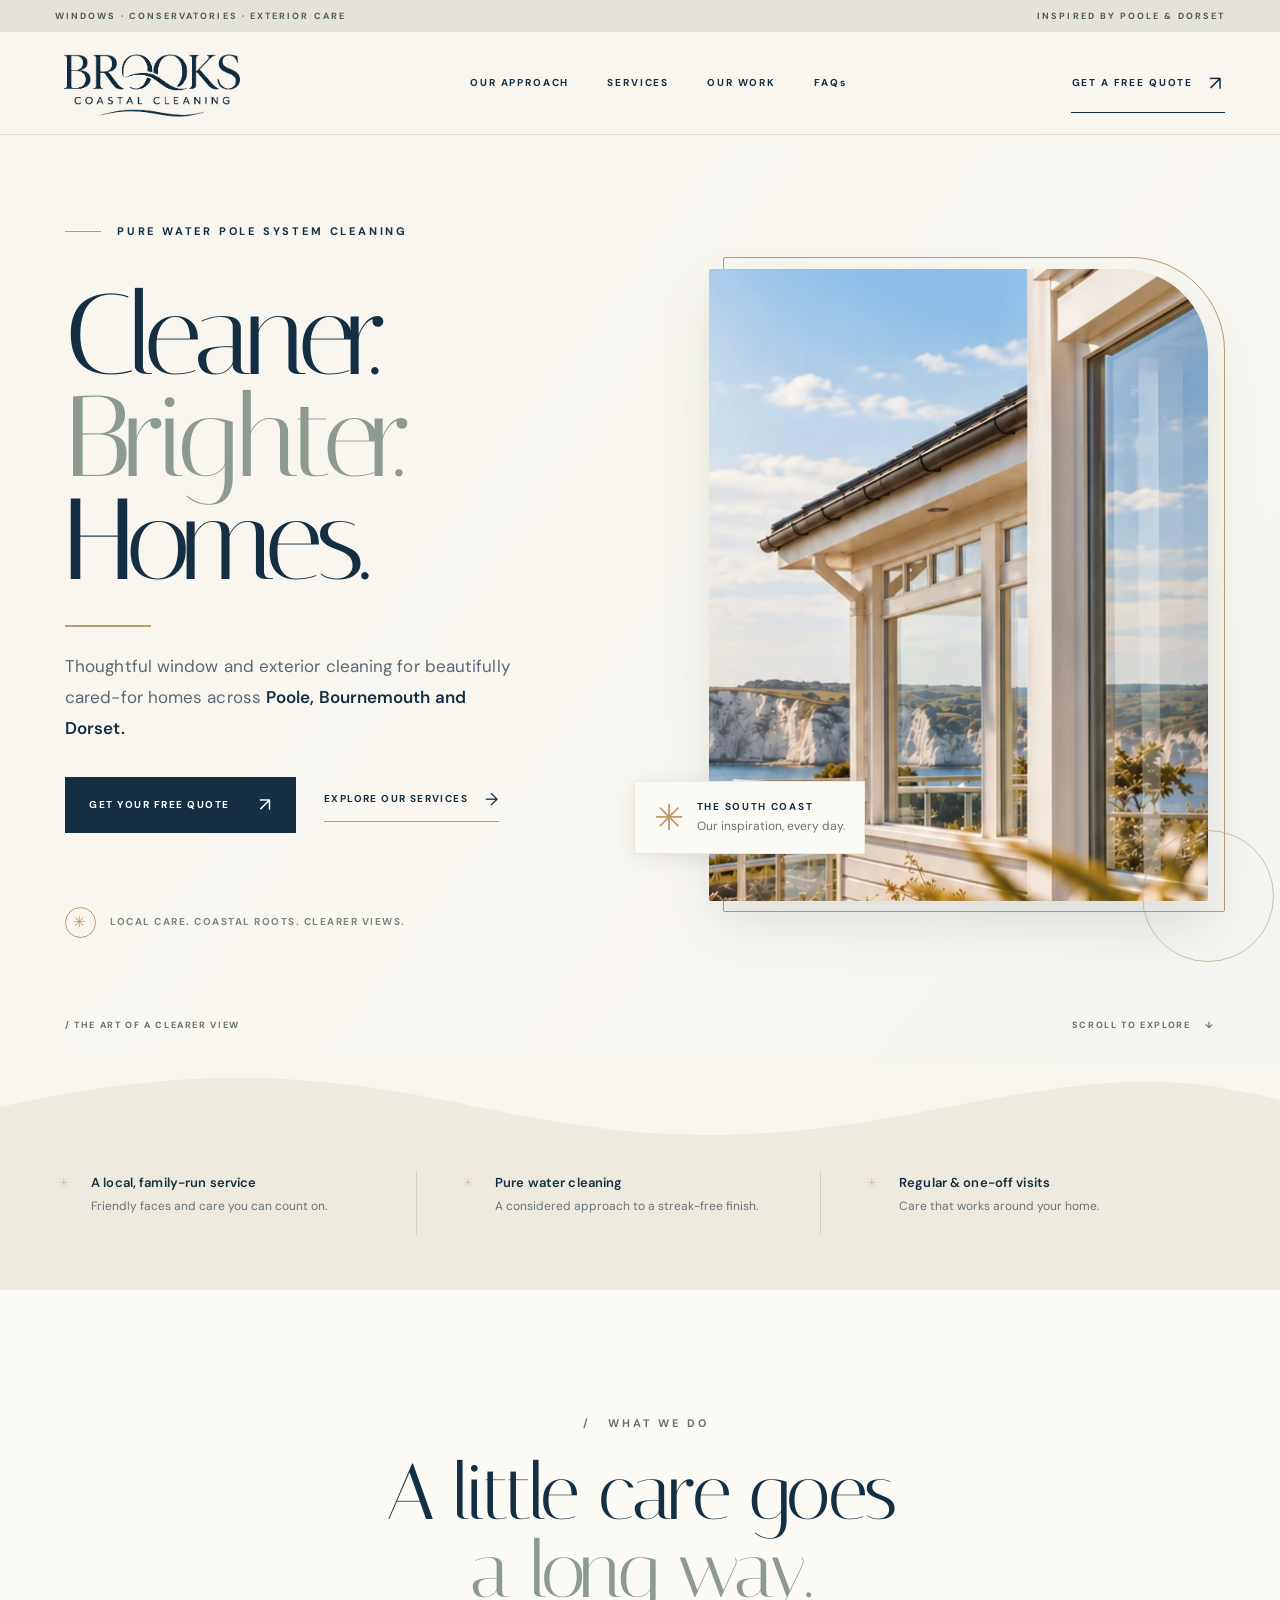
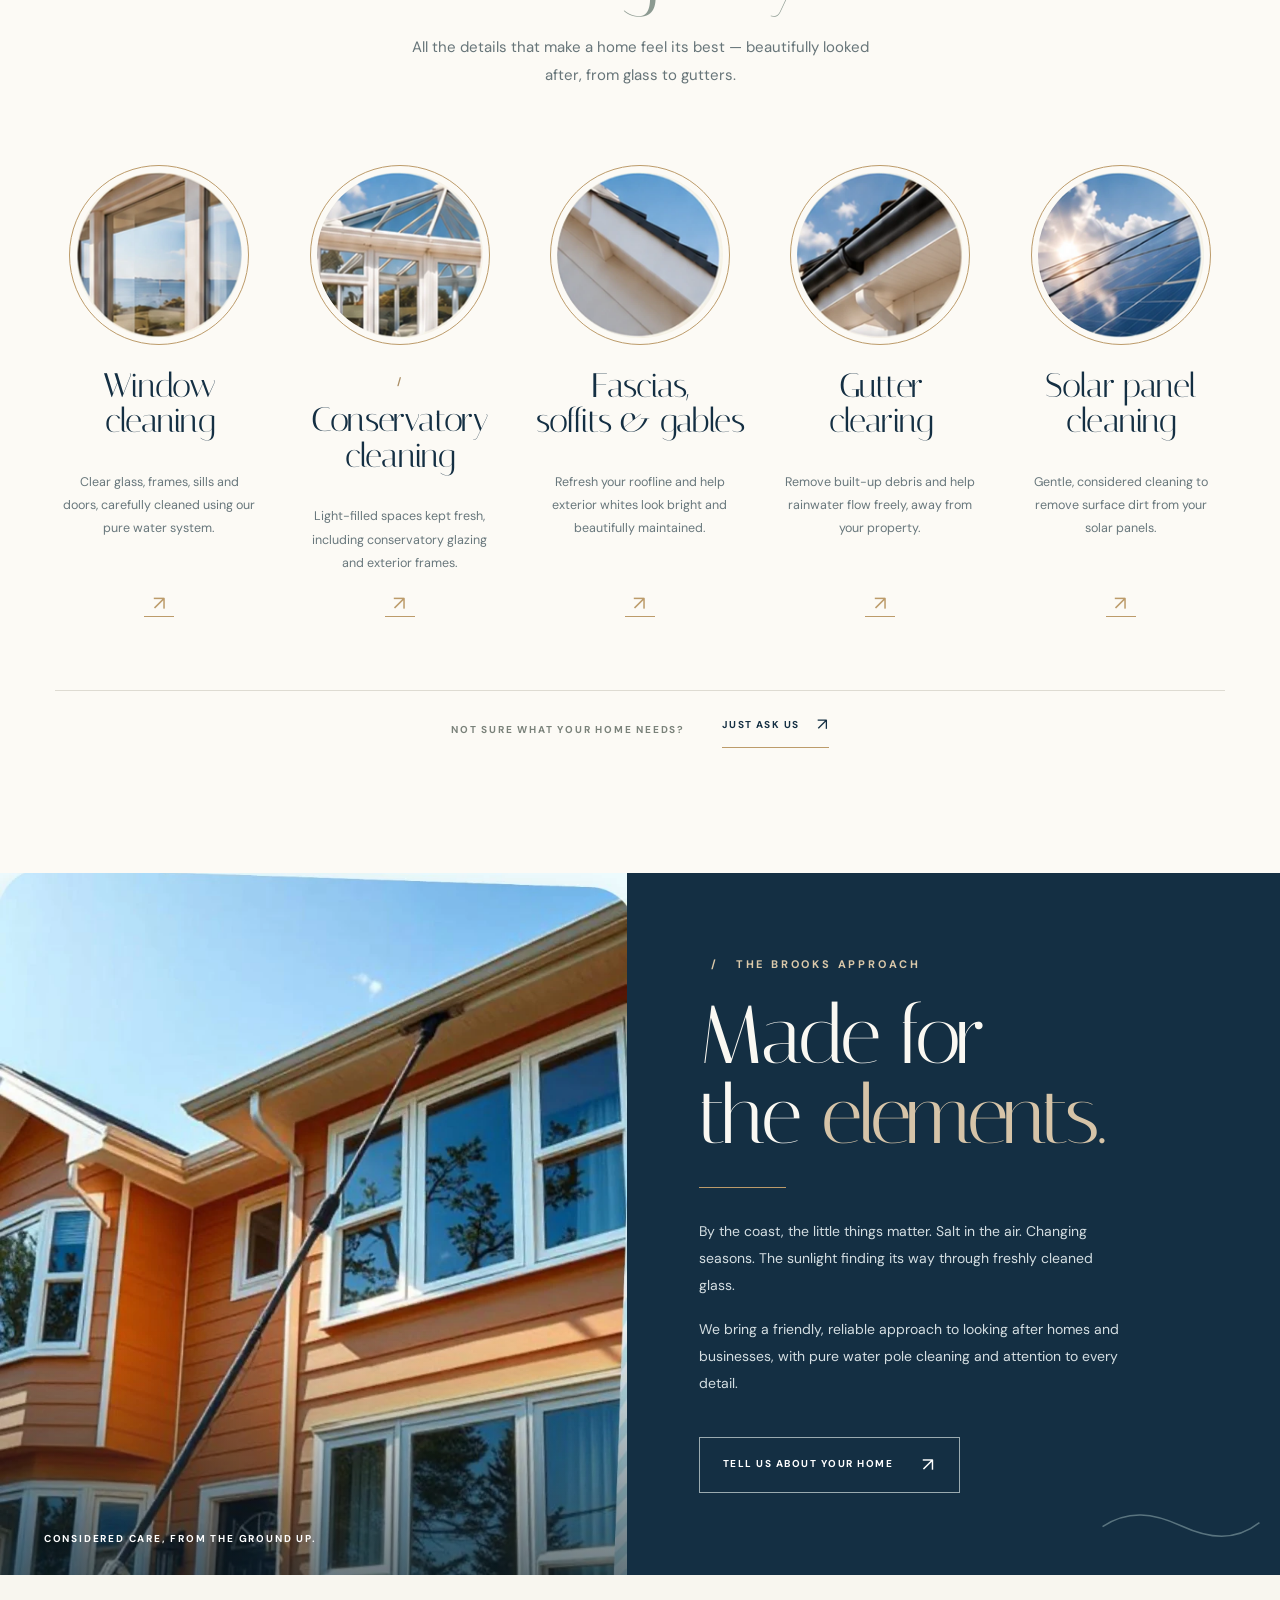
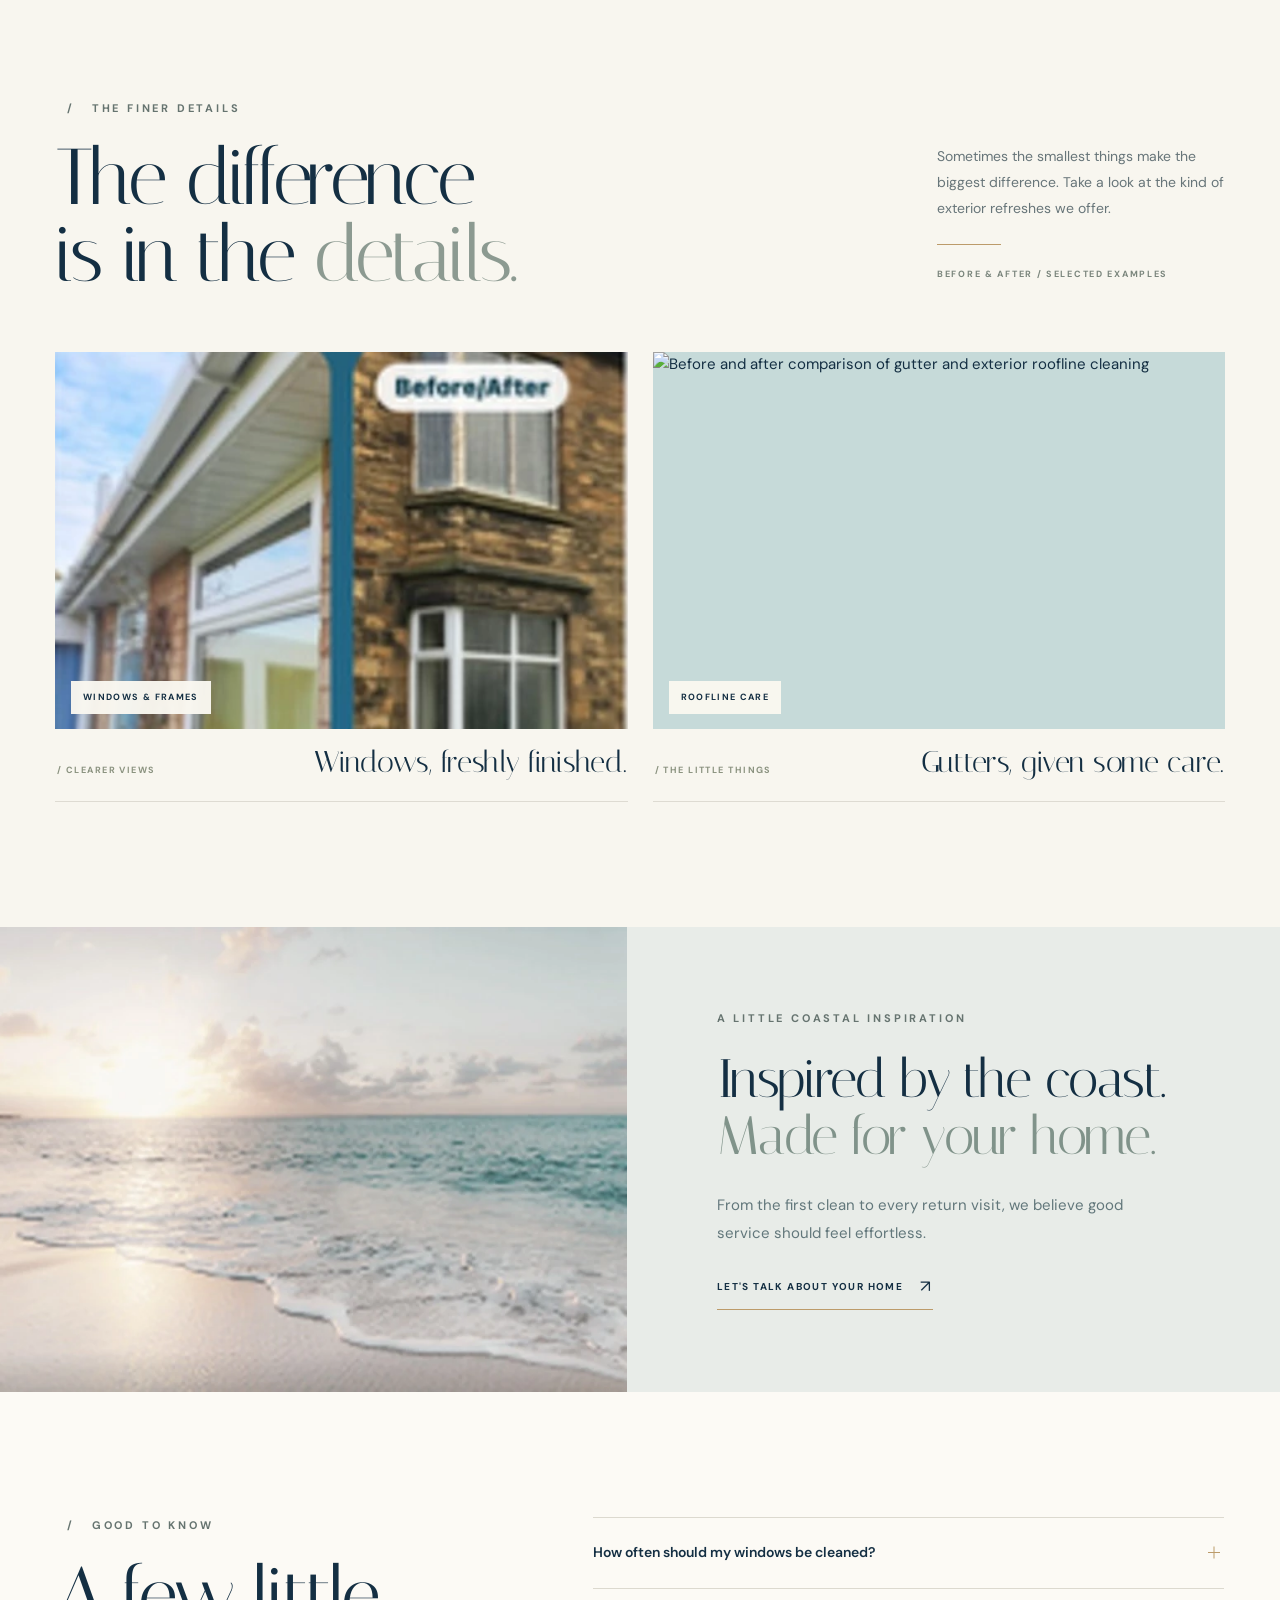
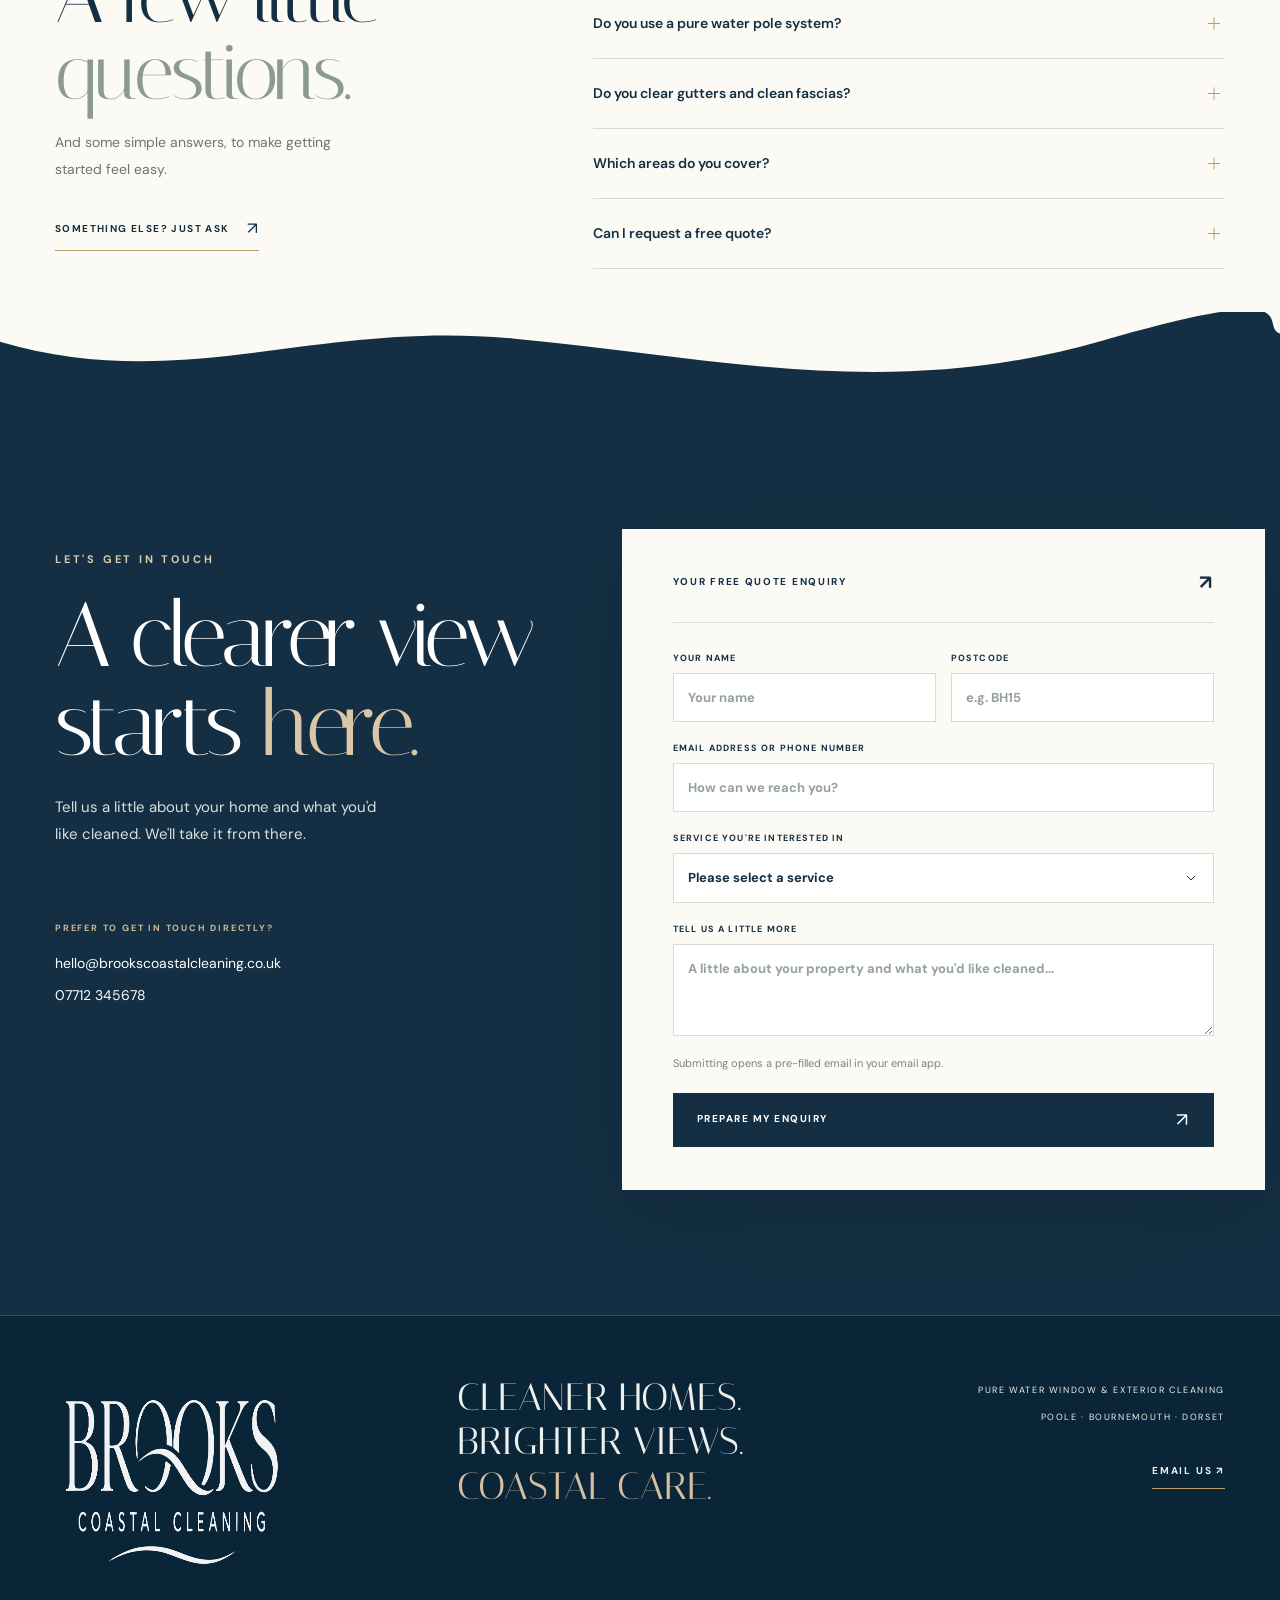
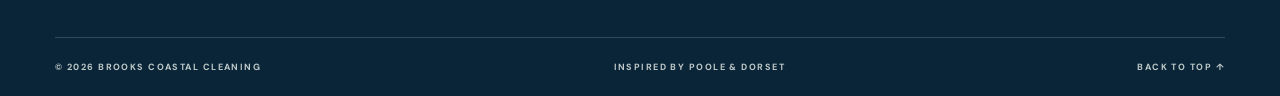
==== index.html @ 0bd01320 "Update images and content in results section" ====
<!doctype html>
<html lang="en-GB">
<head>
  <meta charset="utf-8">
  <meta name="viewport" content="width=device-width, initial-scale=1">
  <meta name="theme-color" content="#f8f5ed">
  <meta name="description" content="Brooks Coastal Cleaning offers professional pure water window cleaning, gutter clearing, conservatory, fascia and solar panel cleaning across Poole, Bournemouth and Dorset.">
  <title>Brooks Coastal Cleaning | Cleaner, Brighter Homes Across Poole & Dorset</title>
  <link rel="preconnect" href="https://fonts.googleapis.com">
  <link rel="preconnect" href="https://fonts.gstatic.com" crossorigin>
  <link href="https://fonts.googleapis.com/css2?family=DM+Sans:wght@400;500;600;700&family=Italiana&display=swap" rel="stylesheet">
  <link rel="stylesheet" href="styles.css">
</head>
<body>
  <a class="skip-link" href="#main">Skip to content</a>
  <div class="announcement"><span>WINDOWS · CONSERVATORIES · EXTERIOR CARE</span><span>INSPIRED BY POOLE & DORSET</span></div>
  <header class="site-header" id="top">
    <div class="container header-inner">
      <a href="#top" class="brand" aria-label="Brooks Coastal Cleaning, back to top"><img src="brooks-wordmark.png" alt="Brooks Coastal Cleaning" width="507" height="201"></a>
      <nav class="main-nav" id="site-nav" aria-label="Main navigation">
        <a href="#about">OUR APPROACH</a>
        <a href="#services">SERVICES</a>
        <a href="#results">OUR WORK</a>
        <a href="#faq">FAQs</a>
        <a href="#contact" class="mobile-nav-cta">ENQUIRE NOW <span aria-hidden="true">↗</span></a>
      </nav>
      <a class="header-cta" href="#contact">GET A FREE QUOTE <span aria-hidden="true">↗</span></a>
      <button class="menu-toggle" type="button" aria-label="Open menu" aria-controls="site-nav" aria-expanded="false"><span></span><span></span><span></span></button>
    </div>
  </header>
  <main id="main">
    <!-- Hero combines the flyer's distinctive imagery with a clear service-first layout. -->
    <section class="hero" aria-labelledby="hero-title">
      <div class="container hero-layout">
        <div class="hero-copy">
          <div class="eyebrow"><span class="eyebrow-line"></span> PURE WATER POLE SYSTEM CLEANING</div>
          <h1 id="hero-title">Cleaner.<br><em>Brighter.</em><br>Homes.</h1>
          <div class="short-gold-line"></div>
          <p class="hero-description">Thoughtful window and exterior cleaning for beautifully cared-for homes across <strong>Poole, Bournemouth and Dorset.</strong></p>
          <div class="hero-actions"><a class="button button-primary" href="#contact">GET YOUR FREE QUOTE <span aria-hidden="true">↗</span></a><a class="text-link" href="#services">EXPLORE OUR SERVICES <span aria-hidden="true">→</span></a></div>
          <div class="hero-foot"><span class="round-mark" aria-hidden="true">✳</span> LOCAL CARE. COASTAL ROOTS. CLEARER VIEWS.</div>
        </div>
        <div class="hero-visual">
          <div class="hero-image-frame"><img src="coastal-home.webp" alt="Bright coastal home overlooking the sea and Dorset-style chalk cliffs" fetchpriority="high" width="497" height="782"></div>
          <div class="hero-image-note"><span class="small-gold-star">✳</span><div><b>THE SOUTH COAST</b><span>Our inspiration, every day.</span></div></div>
          <div class="hero-frame-arc" aria-hidden="true"></div>
        </div>
      </div>
      <div class="hero-bottom-tag container"><span>/ THE ART OF A CLEARER VIEW</span><span>SCROLL TO EXPLORE <span aria-hidden="true">↓</span></span></div>
    </section>
    <div class="wave-divider wave-cream-to-sand" aria-hidden="true"><svg viewBox="0 0 1440 90" preserveAspectRatio="none"><path d="M0 46C197 4 335 6 522 43S826 91 1050 49 1325 14 1440 38V90H0Z"/></svg></div>
    <section class="reassurance" aria-label="Reasons to choose Brooks">
      <div class="container reassurance-grid"><div class="reassurance-item"><span class="reassurance-number">*</span><div><b>A local, family-run service</b><span>Friendly faces and care you can count on.</span></div></div><div class="reassurance-item"><span class="reassurance-number">*</span><div><b>Pure water cleaning</b><span>A considered approach to a streak-free finish.</span></div></div><div class="reassurance-item"><span class="reassurance-number">*</span><div><b>Regular & one-off visits</b><span>Care that works around your home.</span></div></div></div>
    </section>
    <section class="services section-pad" id="services" aria-labelledby="services-title">
      <div class="container">
        <div class="section-intro center"><p class="section-kicker"> &nbsp; / &nbsp; WHAT WE DO</p><h2 id="services-title">A little care goes<br><em>a long way.</em></h2><p>All the details that make a home feel its best — beautifully looked after, from glass to gutters.</p></div>
        <div class="services-list">
          <article class="service"><a href="#contact" data-service="Window cleaning" class="service-photo-link" aria-label="Enquire about window cleaning"><img src="windows.webp" alt="Clean windows with a coastal view" loading="lazy" width="360" height="360"></a><span class="service-index"></span><h3>Window<br>cleaning</h3><p>Clear glass, frames, sills and doors, carefully cleaned using our pure water system.</p><a href="#contact" data-service="Window cleaning" class="service-arrow" aria-label="Enquire about window cleaning">↗</a></article>
          <article class="service"><a href="#contact" data-service="Conservatory cleaning" class="service-photo-link" aria-label="Enquire about conservatory cleaning"><img src="conservatories.webp" alt="Bright, clean conservatory glass" loading="lazy" width="360" height="360"></a><span class="service-index">/</span><h3>Conservatory<br>cleaning</h3><p>Light-filled spaces kept fresh, including conservatory glazing and exterior frames.</p><a href="#contact" data-service="Conservatory cleaning" class="service-arrow" aria-label="Enquire about conservatory cleaning">↗</a></article>
          <article class="service"><a href="#contact" data-service="Fascias, soffits & gables" class="service-photo-link" aria-label="Enquire about fascia cleaning"><img src="fascias.webp" alt="Fresh white fascias and exterior roofline" loading="lazy" width="360" height="360"></a><span class="service-index"></span><h3>Fascias,<br>soffits & gables</h3><p>Refresh your roofline and help exterior whites look bright and beautifully maintained.</p><a href="#contact" data-service="Fascias, soffits & gables" class="service-arrow" aria-label="Enquire about fascia cleaning">↗</a></article>
          <article class="service"><a href="#contact" data-service="Gutter clearing" class="service-photo-link" aria-label="Enquire about gutter clearing"><img src="gutters.webp" alt="Clean guttering and white soffit details" loading="lazy" width="360" height="360"></a><span class="service-index"></span><h3>Gutter<br>clearing</h3><p>Remove built-up debris and help rainwater flow freely, away from your property.</p><a href="#contact" data-service="Gutter clearing" class="service-arrow" aria-label="Enquire about gutter clearing">↗</a></article>
          <article class="service"><a href="#contact" data-service="Solar panel cleaning" class="service-photo-link" aria-label="Enquire about solar panel cleaning"><img src="solar.webp" alt="Solar panels reflecting the blue coastal sky" loading="lazy" width="360" height="360"></a><span class="service-index"></span><h3>Solar panel<br>cleaning</h3><p>Gentle, considered cleaning to remove surface dirt from your solar panels.</p><a href="#contact" data-service="Solar panel cleaning" class="service-arrow" aria-label="Enquire about solar panel cleaning">↗</a></article>
        </div>
        <div class="services-bottom"><span>NOT SURE WHAT YOUR HOME NEEDS?</span><a class="text-link" href="#contact">JUST ASK US <span aria-hidden="true">↗</span></a></div>
      </div>
    </section>
    <section class="feature-story" id="about" aria-labelledby="approach-title">
      <div class="feature-image"><img src="pole-cleaning.webp" alt="A window cleaner using a water-fed pole to clean the windows of a house" loading="lazy" width="830" height="930"><div class="feature-image-caption">CONSIDERED CARE, FROM THE GROUND UP.</div></div>
      <div class="feature-copy"><p class="section-kicker section-kicker-light"> &nbsp; / &nbsp; THE BROOKS APPROACH</p><h2 id="approach-title">Made for<br>the <em>elements.</em></h2><div class="gold-divider"></div><p>By the coast, the little things matter. Salt in the air. Changing seasons. The sunlight finding its way through freshly cleaned glass.</p><p>We bring a friendly, reliable approach to looking after homes and businesses, with pure water pole cleaning and attention to every detail.</p><a class="button button-outline-light" href="#contact">TELL US ABOUT YOUR HOME <span aria-hidden="true">↗</span></a><svg class="feature-wave" viewBox="0 0 210 40" aria-hidden="true"><path d="M2 23C36 1 68 5 105 22s71 21 103-4" fill="none" stroke="currentColor" stroke-width="2"/></svg></div>
    </section>
    <section class="results section-pad" id="results" aria-labelledby="results-title">
      <div class="container">
        <div class="results-heading"><div><p class="section-kicker">&nbsp; / &nbsp; THE FINER DETAILS</p><h2 id="results-title">The difference<br>is in the <em>details.</em></h2></div><div class="results-side"><p>Sometimes the smallest things make the biggest difference. Take a look at the kind of exterior refreshes we offer.</p><span class="thin-rule"></span><span class="section-small-note">BEFORE & AFTER / SELECTED EXAMPLES</span></div></div>
        <div class="work-grid"><figure class="work-card"><div class="work-photo"><img src="work-window.webp" alt="Before and after comparison of exterior windows and frames" loading="lazy" width="948" height="304"><span class="work-photo-tag">WINDOWS & FRAMES</span></div><figcaption><span>/ CLEARER VIEWS</span><h3>Windows, freshly finished.</h3></figcaption></figure><figure class="work-card"><div class="work-photo"><img src="https://images.openai.com/static-rsc-4/ASKlX89oyJGKCSY_9gmnJVV0eGtGxhEs5M8B3y2nGfXElo0sv-RL0UECWy7T4G8RLMwQOPoFgOPKVpOy4ATrPxRbHBX6r7zIfSj00DbEvttliKkmO1aFk-bHi5jYpXLojj0yysa8AHxDYRjsDRYtrZBaerBX4uBBXdA5Gx6ct1ETupPp7478FggWgMwCvzQz?purpose=fullsize" alt="Before and after comparison of gutter and exterior roofline cleaning" loading="lazy" width="954" height="304"><span class="work-photo-tag">ROOFLINE CARE</span></div><figcaption><span>/ THE LITTLE THINGS</span><h3>Gutters, given some care.</h3></figcaption></figure></div>
      </div>
    </section>
    <section class="coastal-band" aria-labelledby="coastal-title"><div class="coastal-band-image"><img src="coast-detail.webp" loading="lazy" alt="Softly lit waves meeting a peaceful sandy shoreline" width="1160" height="564"></div><div class="coastal-band-content"><p class="section-kicker">A LITTLE COASTAL INSPIRATION</p><h2 id="coastal-title">Inspired by the coast.<br><em>Made for your home.</em></h2><p>From the first clean to every return visit, we believe good service should feel effortless.</p><a href="#contact" class="text-link">LET'S TALK ABOUT YOUR HOME <span aria-hidden="true">↗</span></a></div></section>
    <section class="faq section-pad" id="faq" aria-labelledby="faq-title"><div class="container faq-grid"><div class="faq-intro"><p class="section-kicker">&nbsp; / &nbsp; GOOD TO KNOW</p><h2 id="faq-title">A few little<br><em>questions.</em></h2><p>And some simple answers, to make getting started feel easy.</p><a href="#contact" class="text-link">SOMETHING ELSE? JUST ASK <span aria-hidden="true">↗</span></a></div><div class="faq-list"><details><summary>How often should my windows be cleaned?<span class="faq-plus" aria-hidden="true"></span></summary><p>We offer regular window cleaning visits as well as one-off cleans. Tell us a little about your property and we can suggest a suitable schedule.</p></details><details><summary>Do you use a pure water pole system?<span class="faq-plus" aria-hidden="true"></span></summary><p>Yes. Our pure water pole system allows us to clean exterior glass and frames from the ground where appropriate, leaving them to dry naturally.</p></details><details><summary>Do you clear gutters and clean fascias?<span class="faq-plus" aria-hidden="true"></span></summary><p>Yes. We can help with gutter clearing and cleaning fascias, soffits and gables. Just select the service when you enquire.</p></details><details><summary>Which areas do you cover?<span class="faq-plus" aria-hidden="true"></span></summary><p>We focus on Poole, Bournemouth and surrounding Dorset and South Coast areas. Send us your postcode and we'll confirm whether we can help.</p></details><details><summary>Can I request a free quote?<span class="faq-plus" aria-hidden="true"></span></summary><p>Of course. Tell us what needs cleaning and where you're based. We'll be happy to discuss your requirements and provide a quote.</p></details></div></div></section>
    <section class="quote-section" id="contact" aria-labelledby="contact-title"><div class="quote-wave" aria-hidden="true"><svg viewBox="0 0 1440 84" preserveAspectRatio="none"><path d="M0 30C205 84 352 8 579 27S1001 91 1240 29 1415 14 1440 22V84H0Z"></path></svg></div><div class="container quote-layout"><div class="quote-copy"><p class="section-kicker section-kicker-light">LET'S GET IN TOUCH</p><h2 id="contact-title">A clearer view<br>starts <em>here.</em></h2><p>Tell us a little about your home and what you'd like cleaned. We'll take it from there.</p><div class="quote-contact"><span>PREFER TO GET IN TOUCH DIRECTLY?</span><a href="mailto:hello@brookscoastalcleaning.co.uk">hello@brookscoastalcleaning.co.uk</a><a href="tel:+447712345678">07712 345678</a></div></div><div class="quote-form-panel"><span class="form-eyebrow">YOUR FREE QUOTE ENQUIRY <span aria-hidden="true">↗</span></span><form id="quote-form" novalidate><div class="form-two"><label>YOUR NAME <input id="visitor-name" name="name" type="text" autocomplete="name" required placeholder="Your name"></label><label>POSTCODE <input id="visitor-postcode" name="postcode" type="text" autocomplete="postal-code" required placeholder="e.g. BH15"></label></div><label>EMAIL ADDRESS OR PHONE NUMBER <input id="visitor-contact" name="contact" type="text" required placeholder="How can we reach you?"></label><label>SERVICE YOU'RE INTERESTED IN <select id="visitor-service" name="service" required><option value="">Please select a service</option><option>Window cleaning</option><option>Conservatory cleaning</option><option>Fascias, soffits & gables</option><option>Gutter clearing</option><option>Solar panel cleaning</option><option>Multiple services</option><option>Something else</option></select></label><label>TELL US A LITTLE MORE <textarea id="visitor-message" name="message" rows="3" placeholder="A little about your property and what you'd like cleaned..."></textarea></label><p class="form-helper" id="form-helper">Submitting opens a pre-filled email in your email app.</p><button class="button button-primary submit-button" type="submit">PREPARE MY ENQUIRY <span aria-hidden="true">↗</span></button></form></div></div></section>
  </main>
  <footer class="site-footer"><div class="container footer-main"><a href="#top" aria-label="Back to Brooks Coastal Cleaning home" class="footer-brand"><img src="brooks-wordmark.png" alt="Brooks Coastal Cleaning" width="507" height="201"></a><div class="footer-tagline">CLEANER HOMES.<br>BRIGHTER VIEWS.<br><em>COASTAL CARE.</em></div><div class="footer-right"><p>PURE WATER WINDOW & EXTERIOR CLEANING</p><p>POOLE · BOURNEMOUTH · DORSET</p><a href="mailto:hello@brookscoastalcleaning.co.uk">EMAIL US <span aria-hidden="true">↗</span></a></div></div><div class="container footer-bottom"><span>© <span id="year">2026</span> BROOKS COASTAL CLEANING</span><span>INSPIRED BY POOLE & DORSET</span><a href="#top">BACK TO TOP ↑</a></div></footer>
  <script src="script.js"></script>
</body>
</html>
---- styles.css ----
:root{--ink:#142f43;--ink-deep:#092536;--ink-soft:#496171;--cream:#f8f6ef;--cream-light:#fcfaf5;--sand:#eeeae0;--sand-deep:#e7dfd1;--gold:#bc9b6a;--line:#dedbd2;--serif:'Italiana','GFS Didot','Times New Roman',serif;--sans:'DM Sans',Arial,sans-serif}
*{box-sizing:border-box}html{scroll-behavior:smooth}body{margin:0;background:var(--cream);color:var(--ink);font-family:var(--sans);font-size:15px;line-height:1.65;-webkit-font-smoothing:antialiased}a{color:inherit;text-decoration:none}img{max-width:100%;display:block}button,input,select,textarea{font:inherit}button,a,input,textarea,select{-webkit-tap-highlight-color:transparent}button{cursor:pointer}h1,h2,h3,p{margin-top:0}h1,h2,h3{font-family:var(--serif);font-weight:400;line-height:.98}h1 em,h2 em,h3 em{font-style:normal;color:var(--gold)}::selection{color:white;background:var(--ink)}.container{width:min(100% - 110px,1340px);margin-inline:auto}.skip-link{position:absolute;left:10px;top:-60px;z-index:1000;padding:12px;background:#fff}.skip-link:focus{top:10px}.announcement{height:32px;padding:0 max(55px,calc((100vw - 1340px)/2));display:flex;align-items:center;justify-content:space-between;background:#e5e2d9;color:#4b5b5c;font-size:9px;font-weight:700;letter-spacing:.23em}.site-header{position:sticky;top:0;background:rgba(248,246,239,.975);border-bottom:1px solid #e5e1d7;z-index:30;backdrop-filter:blur(12px)}.header-inner{height:102px;display:flex;align-items:center;justify-content:space-between;gap:24px}.brand{width:191px;min-width:191px}.brand img{width:100%;height:auto}.main-nav{display:flex;align-items:center;gap:38px;margin:auto}.main-nav>a,.header-cta{font-size:10px;letter-spacing:.185em;font-weight:700}.main-nav>a:not(.mobile-nav-cta){padding:8px 0;position:relative}.main-nav>a:not(.mobile-nav-cta):after{content:"";position:absolute;bottom:0;left:0;width:0;height:1px;background:var(--gold);transition:width .25s}.main-nav>a:hover:after{width:100%}.header-cta{white-space:nowrap;border-bottom:1px solid var(--ink);padding:13px 1px 12px;display:flex;gap:16px;align-items:center}.header-cta span{font-size:20px;font-weight:400}.mobile-nav-cta,.menu-toggle{display:none!important}
.hero{position:relative;overflow:hidden;background:linear-gradient(126deg,#f8f6ef 25%,#faf8f2 65%,#eef1ee 120%);padding-top:50px}.hero-layout{display:grid;grid-template-columns:54% 46%;gap:0;align-items:center;min-height:688px}.hero-copy{position:relative;z-index:1;padding:38px 0 57px 10px;max-width:720px}.eyebrow,.section-kicker{font-size:11px;letter-spacing:.255em;font-weight:700;line-height:1.6}.eyebrow{display:flex;align-items:center;gap:16px;margin-bottom:43px}.eyebrow-line{background:var(--gold);width:36px;height:1px;flex:none}.hero h1{font-size:clamp(90px,9.0vw,145px);letter-spacing:-.057em;margin:0 0 22px;line-height:.89;white-space:nowrap}.hero h1 em{color:#8c9a91}.short-gold-line{width:86px;height:2px;background:var(--gold);margin:34px 0 24px}.hero-description{max-width:460px;color:#596872;font-size:17px;line-height:1.82;letter-spacing:.005em;margin-bottom:33px}.hero-description strong{color:var(--ink);font-weight:600}.hero-actions{display:flex;gap:28px;align-items:center;flex-wrap:wrap}.button{border:1px solid transparent;display:inline-flex;justify-content:center;align-items:center;gap:29px;min-height:56px;padding:15px 23px;font-size:10px;font-weight:700;letter-spacing:.15em;white-space:nowrap;transition:background .22s,color .22s,border-color .22s,transform .22s}.button:hover{transform:translateY(-2px)}.button-primary{background:var(--ink);color:#fff}.button-primary:hover{background:#25475d}.button span{font-size:19px;line-height:1;font-weight:400}.text-link{display:inline-flex;align-items:center;gap:17px;font-size:10px;letter-spacing:.14em;font-weight:700;border-bottom:1px solid var(--gold);padding-bottom:10px;line-height:1.4;transition:gap .2s}.text-link:hover{gap:24px}.text-link>span{font-size:17px;font-weight:400}.hero-foot{display:flex;align-items:center;gap:14px;margin-top:74px;letter-spacing:.15em;font-size:10px;font-weight:700;color:#7a857f}.round-mark{border:1px solid var(--gold);border-radius:50%;width:31px;height:31px;display:grid;place-items:center;color:var(--gold);font-size:15px;font-weight:400}.hero-visual{height:665px;position:relative;padding:12px 17px 21px 22px}.hero-image-frame{position:relative;z-index:1;height:100%;overflow:hidden;border-radius:2px 85px 2px 2px;box-shadow:0 24px 56px rgba(41,54,62,.12)}.hero-image-frame img{width:100%;height:100%;object-fit:cover;object-position:52% 52%}.hero-visual::before{content:"";position:absolute;inset:0px 0px 10px 36px;border:1px solid var(--gold);border-radius:2px 94px 2px 2px;z-index:0}.hero-image-note{position:absolute;left:-53px;bottom:68px;z-index:2;display:flex;align-items:center;gap:13px;padding:16px 19px;background:var(--cream-light);box-shadow:0 5px 24px rgba(0,0,0,.09);border:1px solid #eee9df}.small-gold-star{font-size:36px;color:var(--gold);line-height:1}.hero-image-note div{display:flex;flex-direction:column;line-height:1.8}.hero-image-note b{font-size:10px;letter-spacing:.17em}.hero-image-note div span{font-size:12px;color:#65737b}.hero-frame-arc{position:absolute;width:132px;height:132px;border:1px solid rgba(188,155,106,.6);border-radius:50%;right:-49px;bottom:-40px;z-index:2;pointer-events:none}.hero-bottom-tag{position:relative;display:flex;justify-content:space-between;gap:20px;padding:23px 10px 31px;font-size:9px;font-weight:700;letter-spacing:.18em;color:#66726e}.hero-bottom-tag>span:last-child{display:flex;gap:15px}.wave-divider{height:84px;line-height:0;margin-bottom:-1px}.wave-divider svg{width:100%;height:100%}.wave-cream-to-sand{background:var(--cream);color:var(--sand)}.wave-cream-to-sand path{fill:currentColor}
.reassurance{background:var(--sand);padding:25px 0 55px}.reassurance-grid{display:grid;grid-template-columns:repeat(3,1fr);gap:42px}.reassurance-item{display:flex;align-items:flex-start;gap:18px;border-right:1px solid #d5d0c3;min-height:63px}.reassurance-item:last-child{border:0}.reassurance-number{font-family:var(--serif);font-size:32px;color:var(--gold);line-height:1}.reassurance-item div{display:flex;flex-direction:column;gap:4px}.reassurance-item b{font-size:13px;font-weight:600;letter-spacing:.01em}.reassurance-item div span{font-size:12px;color:#66747a;line-height:1.5}.section-pad{padding:125px 0}.services{background:var(--cream-light)}.section-intro.center{text-align:center;margin-inline:auto;max-width:680px}.section-kicker{margin-bottom:22px;color:#667470}.section-intro h2,.results-heading h2,.faq-intro h2{font-size:clamp(65px,6.15vw,103px);letter-spacing:-.035em;margin-bottom:24px}.section-intro h2 em,.results-heading h2 em,.faq-intro h2 em{color:#8c9a91}.section-intro>p:last-child{font-size:15px;color:#677579;line-height:1.9;max-width:480px;margin:0 auto}.services-list{display:grid;grid-template-columns:repeat(5,minmax(0,1fr));gap:32px;margin-top:75px}.service{text-align:center;position:relative;padding-bottom:40px}.service-photo-link{display:block;width:min(100%,180px);aspect-ratio:1;margin:0 auto 23px;border:1px solid var(--gold);border-radius:50%;padding:6px;overflow:hidden}.service-photo-link img{border-radius:50%;width:100%;height:100%;object-fit:cover;transition:transform .45s}.service-photo-link:hover img{transform:scale(1.08)}.service-index{color:#aa8d63;font-size:10px;font-weight:700;letter-spacing:.12em}.service h3{font-size:clamp(28px,2.65vw,42px);line-height:1.05;margin:10px 0 13px;min-height:90px;letter-spacing:-.025em}.service p{font-size:12.5px;line-height:1.85;color:#68777c;max-width:193px;margin:0 auto}.service-arrow{display:grid;place-items:center;color:var(--gold);position:absolute;bottom:-2px;left:50%;transform:translateX(-50%);width:30px;height:30px;border-bottom:1px solid var(--gold);font-size:20px}.services-bottom{border-top:1px solid var(--line);margin-top:75px;padding-top:22px;display:flex;align-items:center;justify-content:center;gap:37px}.services-bottom>span{font-size:10px;letter-spacing:.18em;font-weight:700;color:#7a827a}
.feature-story{background:var(--ink);color:#faf8f2;display:grid;grid-template-columns:49% 51%;min-height:645px}.feature-image{position:relative;min-height:645px;overflow:hidden;background:#a4b8bd}.feature-image>img{height:100%;width:100%;position:absolute;object-fit:cover;object-position:58% 47%}.feature-image:after{content:"";position:absolute;inset:0;background:linear-gradient(180deg,transparent 65%,rgba(13,34,45,.6))}.feature-image-caption{position:absolute;bottom:27px;left:7%;z-index:1;color:#fff;font-size:10px;font-weight:700;letter-spacing:.18em}.feature-copy{display:flex;flex-direction:column;align-items:flex-start;justify-content:center;position:relative;overflow:hidden;padding:83px clamp(44px,7vw,112px) 82px 11%;}.section-kicker-light{color:#dbc9aa}.feature-copy h2{font-size:clamp(65px,6.4vw,104px);letter-spacing:-.04em;margin:0 0 28px;white-space:nowrap}.feature-copy h2 em{color:#d6c4a8}.gold-divider{width:87px;height:1px;background:var(--gold);margin:3px 0 30px}.feature-copy>p:not(.section-kicker){max-width:425px;color:#d4dee2;font-size:14px;line-height:1.95;margin-bottom:16px}.button-outline-light{color:#fff;border-color:#9babb0;margin-top:23px;position:relative;z-index:1}.button-outline-light:hover{background:#fff;color:var(--ink)}.feature-wave{position:absolute;width:160px;right:19px;bottom:35px;color:#718b93;opacity:.75}
.results{background:var(--cream)}.results-heading{display:flex;align-items:flex-end;justify-content:space-between;gap:36px;margin-bottom:59px}.results-heading h2{margin-bottom:0}.results-side{width:288px;max-width:32%;padding-bottom:9px}.results-side p{font-size:14px;line-height:1.85;color:#677579}.thin-rule{width:64px;height:1px;background:var(--gold);display:block;margin:22px 0 15px}.section-small-note{color:#7a857c;font-size:9px;font-weight:700;letter-spacing:.19em}.work-grid{display:grid;grid-template-columns:1fr 1fr;gap:25px}.work-card{margin:0}.work-photo{position:relative;aspect-ratio:1.52;overflow:hidden;background:#c6dad9}.work-photo img{width:100%;height:100%;object-fit:cover;transition:transform .5s}.work-photo:hover img{transform:scale(1.025)}.work-photo-tag{position:absolute;bottom:15px;left:16px;padding:9px 12px;background:rgba(250,248,241,.96);color:var(--ink);font-size:9px;letter-spacing:.15em;font-weight:700}.work-card figcaption{display:flex;align-items:flex-end;justify-content:space-between;gap:12px;border-bottom:1px solid var(--line);padding:19px 2px 24px}.work-card figcaption>span{font-size:9px;letter-spacing:.16em;font-weight:700;color:#8a927f}.work-card h3{font-size:30px;margin:0;letter-spacing:-.01em}
.coastal-band{display:grid;grid-template-columns:49% 51%;background:#e8ece8;min-height:465px}.coastal-band-image{position:relative;min-height:465px;overflow:hidden}.coastal-band-image img{position:absolute;width:100%;height:100%;object-fit:cover}.coastal-band-content{display:flex;flex-direction:column;align-items:flex-start;justify-content:center;padding:67px clamp(40px,7vw,120px)}.coastal-band-content h2{font-size:clamp(50px,4.85vw,76px);line-height:1.07;letter-spacing:-.03em;white-space:nowrap;margin-bottom:26px}.coastal-band-content h2 em{color:#80938a}.coastal-band-content>p:not(.section-kicker){max-width:420px;line-height:1.9;color:#62777b;margin-bottom:27px}.faq{background:var(--cream-light)}.faq-grid{display:grid;grid-template-columns:43% 57%;gap:35px}.faq-intro h2{margin-bottom:18px}.faq-intro>p:not(.section-kicker){color:#6b7675;font-size:14px;line-height:1.9;margin-bottom:32px;max-width:300px}.faq-list{padding-right:36px}.faq-list details{border-bottom:1px solid #dcd9cf}.faq-list details:first-child{border-top:1px solid #dcd9cf}.faq-list summary{cursor:pointer;list-style:none;display:flex;align-items:center;justify-content:space-between;gap:15px;padding:23px 0;font-size:14px;font-weight:600;color:var(--ink)}.faq-list summary::-webkit-details-marker{display:none}.faq-plus{position:relative;width:21px;height:21px;flex:none}.faq-plus:after,.faq-plus:before{content:"";position:absolute;top:10px;left:5px;width:12px;height:1px;background:var(--gold);transition:transform .2s}.faq-plus:after{transform:rotate(90deg)}details[open] .faq-plus:after{transform:rotate(0deg)}.faq-list details p{max-width:540px;color:#66767a;font-size:13px;line-height:1.85;padding:0 35px 20px 0;margin:0}
.quote-section{position:relative;background:var(--ink);color:#fff;padding:135px 0 125px}.quote-wave{position:absolute;left:0;right:0;top:-82px;height:83px;color:var(--ink);line-height:0;pointer-events:none}.quote-wave svg{height:100%;width:100%}.quote-wave path{fill:currentColor}.quote-layout{display:grid;grid-template-columns:45% 55%;gap:40px}.quote-copy{padding:22px 0}.quote-copy h2{font-size:clamp(67px,7.1vw,107px);letter-spacing:-.05em;margin-bottom:25px}.quote-copy h2 em{color:#dbc7a7}.quote-copy>p:not(.section-kicker){color:#d8e0df;font-size:15px;line-height:1.85;max-width:340px}.quote-contact{margin-top:72px;display:flex;flex-direction:column;align-items:flex-start;gap:10px}.quote-contact>span{font-size:9px;letter-spacing:.2em;color:#ceba97;font-weight:700;margin-bottom:6px}.quote-contact>a{font-size:14px;overflow-wrap:anywhere;line-height:1.6}.quote-contact>a:hover{text-decoration:underline}.quote-form-panel{background:var(--cream-light);color:var(--ink);padding:37px clamp(28px,4vw,56px) 43px;box-shadow:0 24px 80px rgba(0,0,0,.1)}.form-eyebrow{display:flex;align-items:center;justify-content:space-between;font-size:10px;font-weight:700;letter-spacing:.17em;padding-bottom:23px;border-bottom:1px solid var(--line);margin-bottom:28px}.form-eyebrow span{font-size:20px}.quote-form-panel label{display:flex;flex-direction:column;gap:7px;font-size:9px;font-weight:700;letter-spacing:.13em;margin-bottom:19px}.form-two{display:grid;grid-template-columns:1fr 1fr;gap:15px}.quote-form-panel input,.quote-form-panel select,.quote-form-panel textarea{width:100%;border:1px solid #dcd9d0;border-radius:0;background:#fff;color:var(--ink);padding:13px 14px;font-size:13px;letter-spacing:0;min-height:48px;outline:none}.quote-form-panel input::placeholder,.quote-form-panel textarea::placeholder{color:#94a0a1}.quote-form-panel input:focus,.quote-form-panel select:focus,.quote-form-panel textarea:focus{border-color:var(--gold);box-shadow:0 0 0 2px rgba(188,155,106,.12)}.quote-form-panel [aria-invalid=true]{border-color:#b55549}.quote-form-panel textarea{resize:vertical;min-height:91px}.quote-form-panel select{appearance:none;background:#fff url("data:image/svg+xml,%3Csvg xmlns='http://www.w3.org/2000/svg' width='16' height='16' viewBox='0 0 24 24' fill='none' stroke='%23142f43' stroke-width='1.5'%3E%3Cpath d='m6 9 6 6 6-6'/%3E%3C/svg%3E") right 14px center / 16px no-repeat}.form-helper{color:#778488;font-size:11px;line-height:1.6;margin:0 0 20px}.form-helper.error{color:#b55549}.submit-button{width:100%;justify-content:space-between;min-height:54px}
.site-footer{background:#0a2537;color:#edf0ed;padding:59px 0 22px;border-top:1px solid #2f4e60}.footer-main{display:grid;grid-template-columns:1fr 1fr 1fr;gap:35px;align-items:start;padding-bottom:61px}.footer-brand{display:block;width:230px}.footer-brand img{width:100%;filter:brightness(0) invert(1);opacity:.94}.footer-tagline{font-family:var(--serif);font-size:clamp(28px,3vw,43px);line-height:1.17}.footer-tagline em{font-style:normal;color:#d5bea0}.footer-right{text-align:right;padding-top:8px}.footer-right p{font-size:9px;letter-spacing:.18em;line-height:1.6;margin:0 0 13px}.footer-right a{display:inline-block;border-bottom:1px solid var(--gold);font-size:10px;font-weight:700;letter-spacing:.18em;margin-top:26px;padding-bottom:8px}.footer-bottom{display:flex;justify-content:space-between;gap:15px;padding-top:22px;border-top:1px solid #31485a;color:#bec9c9;font-size:9px;letter-spacing:.16em;font-weight:700}.footer-bottom a:hover{text-decoration:underline}
@media(min-width:1500px){.hero-layout{min-height:740px}.hero-visual{height:720px}.hero-copy{padding-top:20px}.hero h1{font-size:145px}}
@media(max-width:1150px){.container{width:min(100% - 72px,1340px)}.announcement{padding:0 36px}.header-inner{height:89px}.brand{width:164px;min-width:164px}.main-nav{gap:22px}.main-nav>a,.header-cta{font-size:9px}.hero-layout{grid-template-columns:53% 47%;min-height:600px}.hero h1{font-size:clamp(74px,8.9vw,111px)}.hero-visual{height:560px;padding-left:12px}.hero-image-note{left:-25px;bottom:56px}.hero-foot{margin-top:46px}.services-list{gap:18px}.service-photo-link{width:155px}.service h3{font-size:32px;min-height:68px}.feature-copy{padding-left:10%}.feature-copy h2{font-size:75px}.coastal-band-content h2{white-space:normal}.quote-copy h2{font-size:75px}}
@media(max-width:800px){.container{width:min(100% - 42px,600px)}.announcement{height:29px;padding:0 21px;font-size:8px}.announcement span:first-child{max-width:61%;overflow:hidden;text-overflow:ellipsis;white-space:nowrap}.announcement span:last-child{font-size:7px}.header-inner{height:76px}.brand{width:150px;min-width:150px}.header-cta{margin-left:auto;font-size:9px;padding:9px 1px}.main-nav{display:none;position:absolute;top:76px;left:0;right:0;padding:24px 24px 34px;background:var(--cream);border-top:1px solid var(--line);box-shadow:0 20px 32px rgba(10,30,40,.08)}.main-nav.open{display:flex;align-items:stretch;flex-direction:column;gap:0}.main-nav>a{display:block;font-size:12px!important;padding:14px 0!important;border-bottom:1px solid var(--line)}.main-nav>a:after{display:none}.mobile-nav-cta{display:block!important;color:var(--ink);margin-top:5px}.menu-toggle{display:flex!important;width:31px;height:31px;flex-direction:column;justify-content:center;gap:6px;border:0;background:transparent;align-items:center;padding:0}.menu-toggle span{width:22px;height:1.5px;background:var(--ink);display:block;transition:transform .25s,opacity .25s}.menu-toggle[aria-expanded=true] span:nth-child(1){transform:translateY(7.5px) rotate(45deg)}.menu-toggle[aria-expanded=true] span:nth-child(2){opacity:0}.menu-toggle[aria-expanded=true] span:nth-child(3){transform:translateY(-7.5px) rotate(-45deg)}.hero{padding-top:0}.hero-layout{grid-template-columns:1fr;min-height:unset}.hero-copy{padding:65px 0 39px}.eyebrow{font-size:9px;gap:10px;margin-bottom:31px}.eyebrow-line{width:24px}.hero h1{font-size:clamp(77px,12.9vw,119px);margin-bottom:23px}.short-gold-line{margin:24px 0 18px;width:62px}.hero-description{font-size:15px;max-width:500px;margin-bottom:25px}.hero-actions{gap:18px}.hero-foot{margin-top:45px}.hero-visual{height:530px;width:100%;padding:13px 14px 20px 13px;max-width:570px;margin:auto}.hero-visual::before{left:29px}.hero-image-note{left:-10px;bottom:45px;padding:12px 13px}.hero-image-frame{border-top-right-radius:70px}.hero-bottom-tag{padding-top:25px}.wave-divider{height:50px}.reassurance{padding:14px 0 34px}.reassurance-grid{grid-template-columns:1fr;gap:15px}.reassurance-item{min-height:0;border-right:0;border-bottom:1px solid #d5d0c3;padding:5px 0 13px}.reassurance-item:last-child{border:0}.reassurance-number{font-size:30px}.section-pad{padding:85px 0}.section-intro h2,.results-heading h2,.faq-intro h2{font-size:clamp(64px,10vw,89px)}.services-list{grid-template-columns:repeat(2,1fr);column-gap:24px;row-gap:46px;margin-top:53px}.service-photo-link{width:min(100%,180px)}.service h3{font-size:33px;min-height:68px}.service p{font-size:12px;line-height:1.75}.service:last-child{grid-column:1 / -1;max-width:230px;margin:0 auto}.services-bottom{margin-top:56px;gap:15px;flex-wrap:wrap}.feature-story{grid-template-columns:1fr}.feature-image{min-height:500px}.feature-image>img{object-position:50% 42%}.feature-copy{padding:74px 7% 79px}.feature-copy h2{font-size:clamp(66px,11vw,90px)}.results-heading{display:block;margin-bottom:36px}.results-side{max-width:450px;width:auto;margin-top:25px}.work-grid{grid-template-columns:1fr;gap:36px}.work-card figcaption{gap:10px}.coastal-band{grid-template-columns:1fr}.coastal-band-image{min-height:300px}.coastal-band-content{padding:64px 6% 72px}.coastal-band-content h2{font-size:clamp(56px,9vw,76px)}.faq-grid{grid-template-columns:1fr;gap:35px}.faq-list{padding-right:0}.quote-section{padding:83px 0 95px}.quote-wave{height:52px;top:-51px}.quote-layout{grid-template-columns:1fr;gap:30px}.quote-copy{padding:0}.quote-copy h2{font-size:clamp(72px,11vw,94px)}.quote-contact{margin-top:28px}.quote-form-panel{padding:30px 25px 34px}.footer-main{grid-template-columns:1fr 1fr;gap:20px}.footer-brand{width:192px}.footer-tagline{font-size:31px}.footer-right{grid-column:1/-1;text-align:left}.footer-bottom{flex-wrap:wrap;line-height:1.7}}
@media(max-width:475px){.announcement span:last-child{display:none}.announcement span:first-child{max-width:100%}.brand{width:132px;min-width:132px}.header-cta{font-size:8px;gap:6px;padding:7px 0}.header-cta span{font-size:15px}.hero-copy{padding-top:48px}.hero h1{font-size:clamp(66px,13.5vw,85px)}.hero-description{font-size:14px}.button{font-size:9px;min-height:52px;padding:14px 15px;gap:13px}.hero-actions{gap:21px}.hero-foot{font-size:8px;letter-spacing:.1em;gap:8px;margin-top:39px}.hero-visual{height:460px}.hero-image-note{left:-5px;bottom:36px}.hero-frame-arc{right:-24px;width:85px;height:85px}.hero-bottom-tag{font-size:8px}.hero-bottom-tag>span:last-child{display:none}.section-pad{padding:75px 0}.section-kicker{font-size:9px}.section-intro h2,.results-heading h2,.faq-intro h2{font-size:65px}.section-intro>p:last-child{font-size:13px}.services-list{gap:16px 18px;row-gap:47px}.service-photo-link{width:100%;max-width:160px;padding:5px}.service h3{font-size:29px}.service p{font-size:11.5px}.service-arrow{bottom:-8px}.services-bottom>span{width:100%;text-align:center}.feature-image{min-height:350px}.feature-copy{padding:70px 21px 75px}.feature-copy h2{font-size:67px}.results-heading h2{font-size:62px}.work-photo{aspect-ratio:1.4}.work-card figcaption{display:block}.work-card figcaption h3{margin-top:9px;font-size:27px}.coastal-band-image{min-height:240px}.coastal-band-content{padding:61px 21px 67px}.coastal-band-content h2{font-size:55px}.faq-list summary{font-size:12.5px}.quote-copy h2{font-size:66px}.quote-form-panel{padding:26px 18px}.form-two{grid-template-columns:1fr;gap:0}.footer-main{grid-template-columns:1fr}.footer-brand{width:200px}.footer-tagline{font-size:35px}.footer-right{grid-column:1}.footer-bottom{font-size:8px}.footer-bottom span:nth-child(2){display:none}}
@media(prefers-reduced-motion:reduce){html{scroll-behavior:auto}*,*::before,*::after{transition-duration:.01ms!important;animation-duration:.01ms!important}}
/* Allow editorial headings to wrap naturally on narrower desktop panels. */
.coastal-band-content h2{white-space:normal;font-size:clamp(49px,4.2vw,67px)}
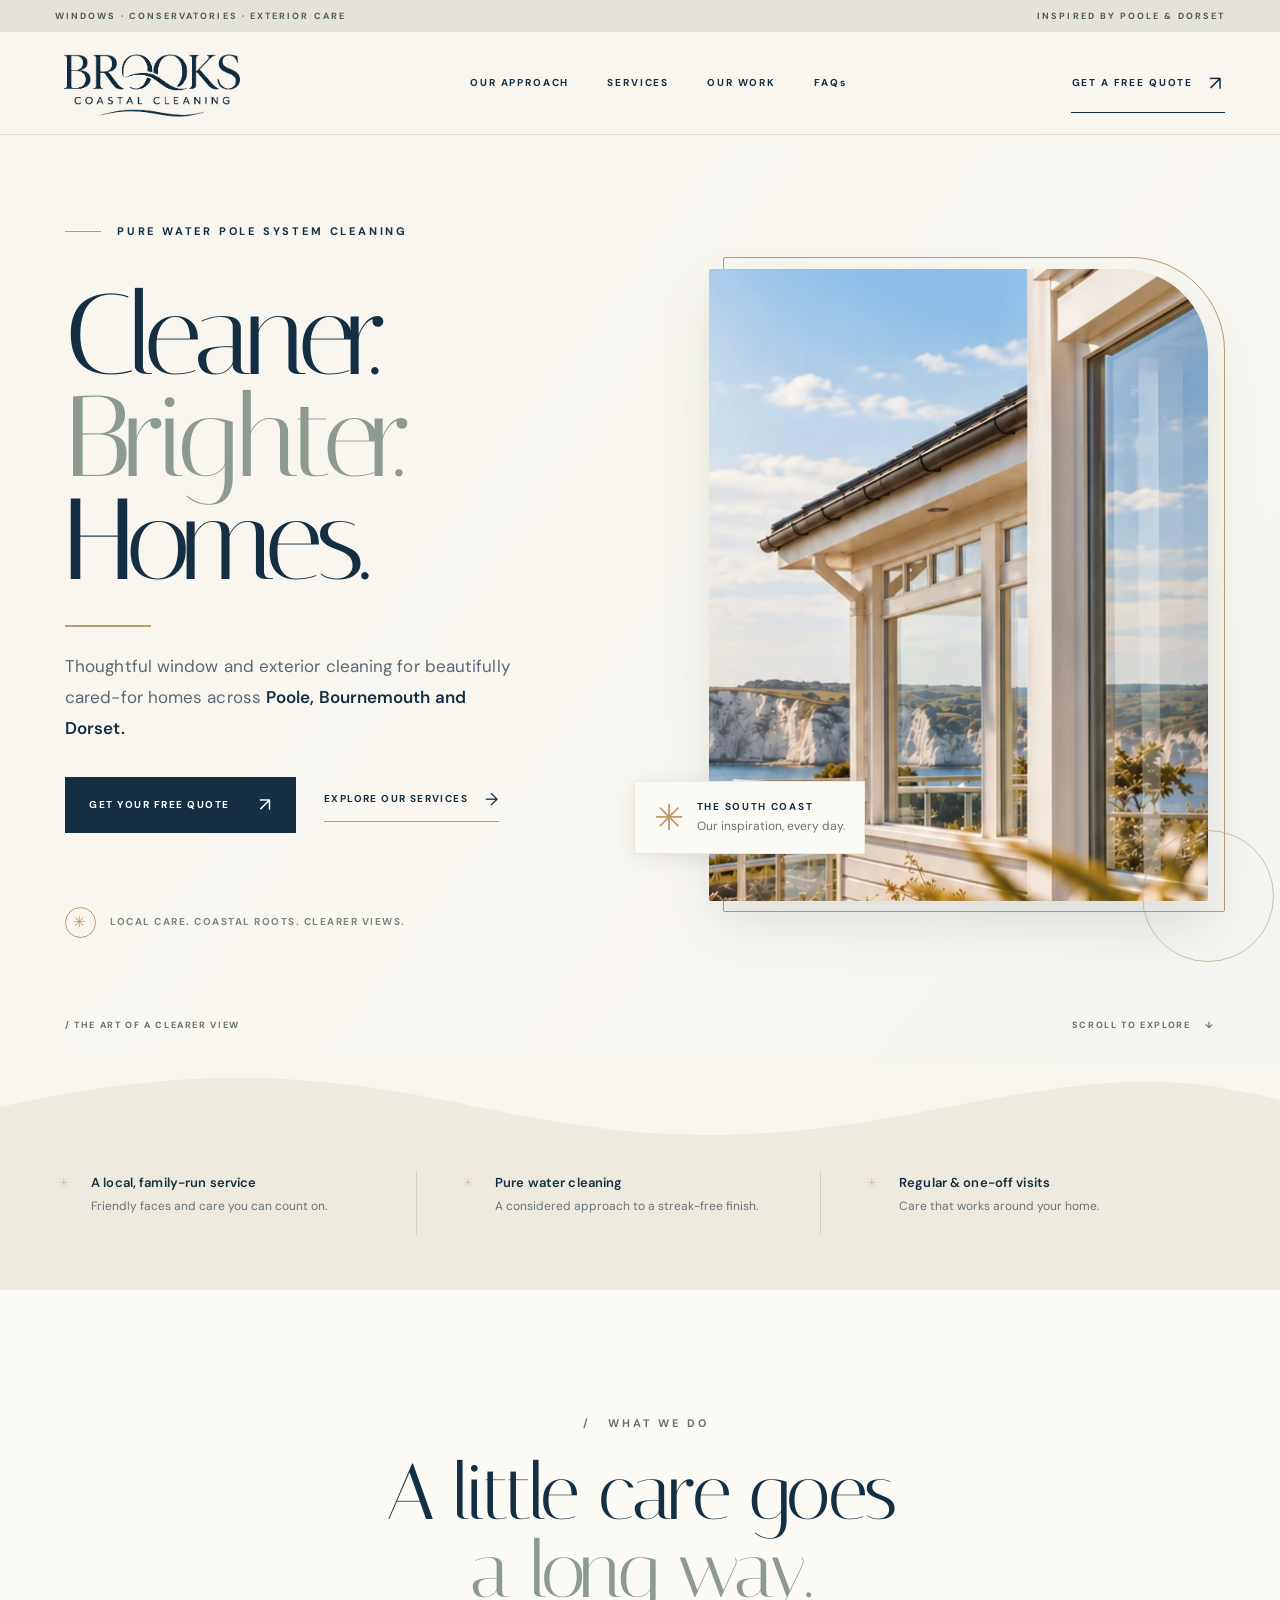
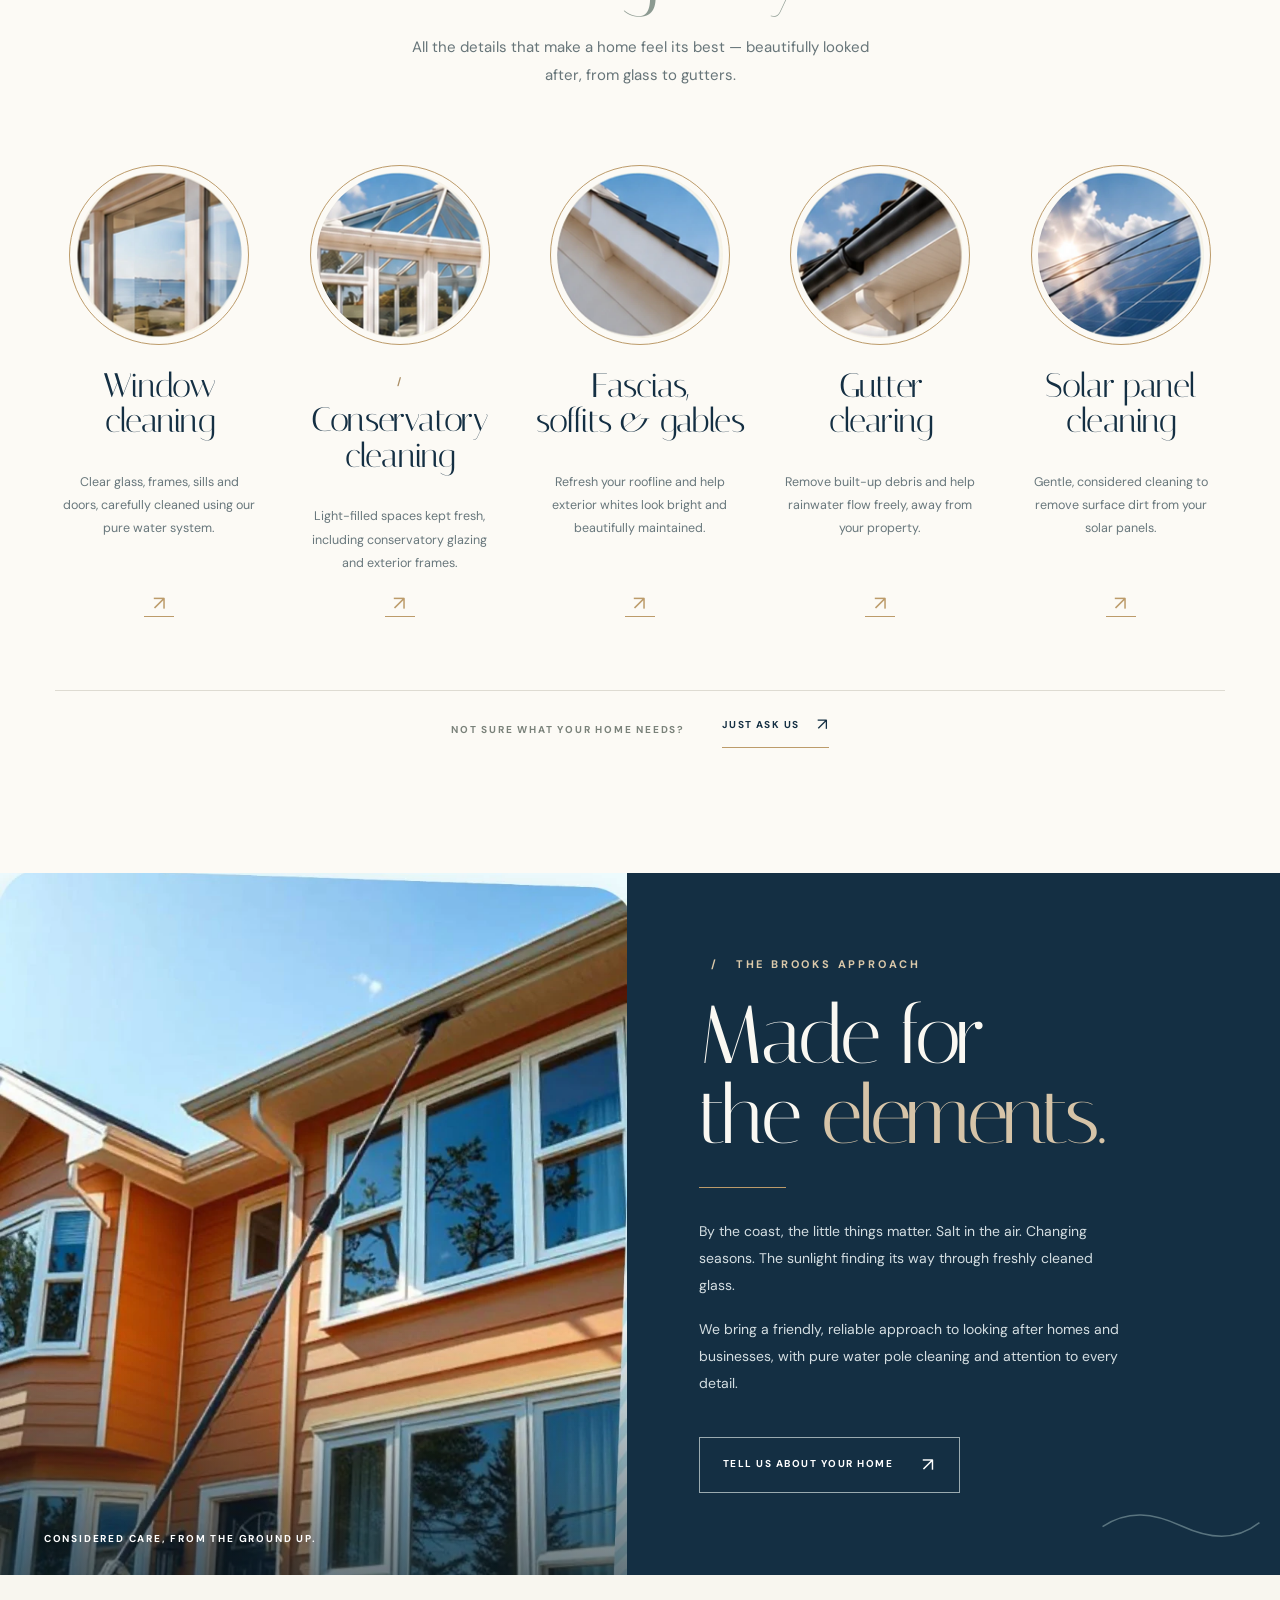
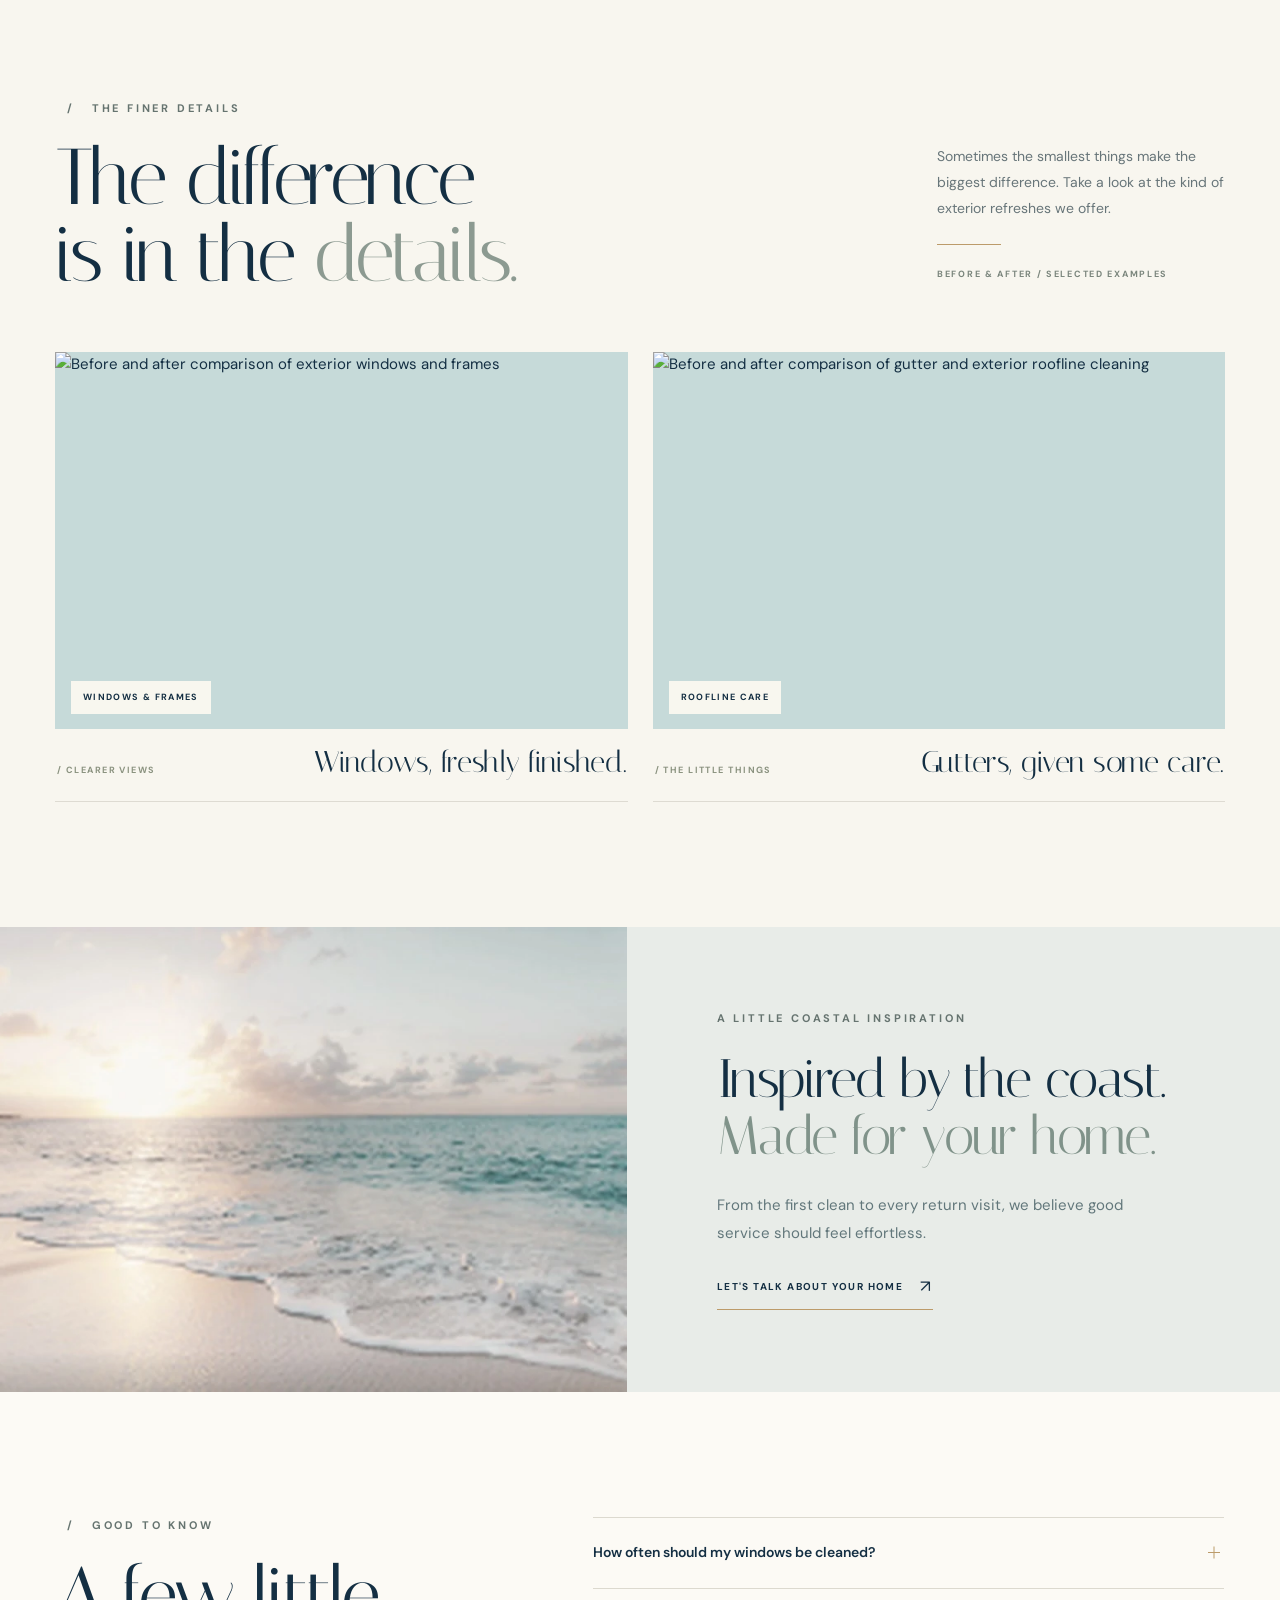
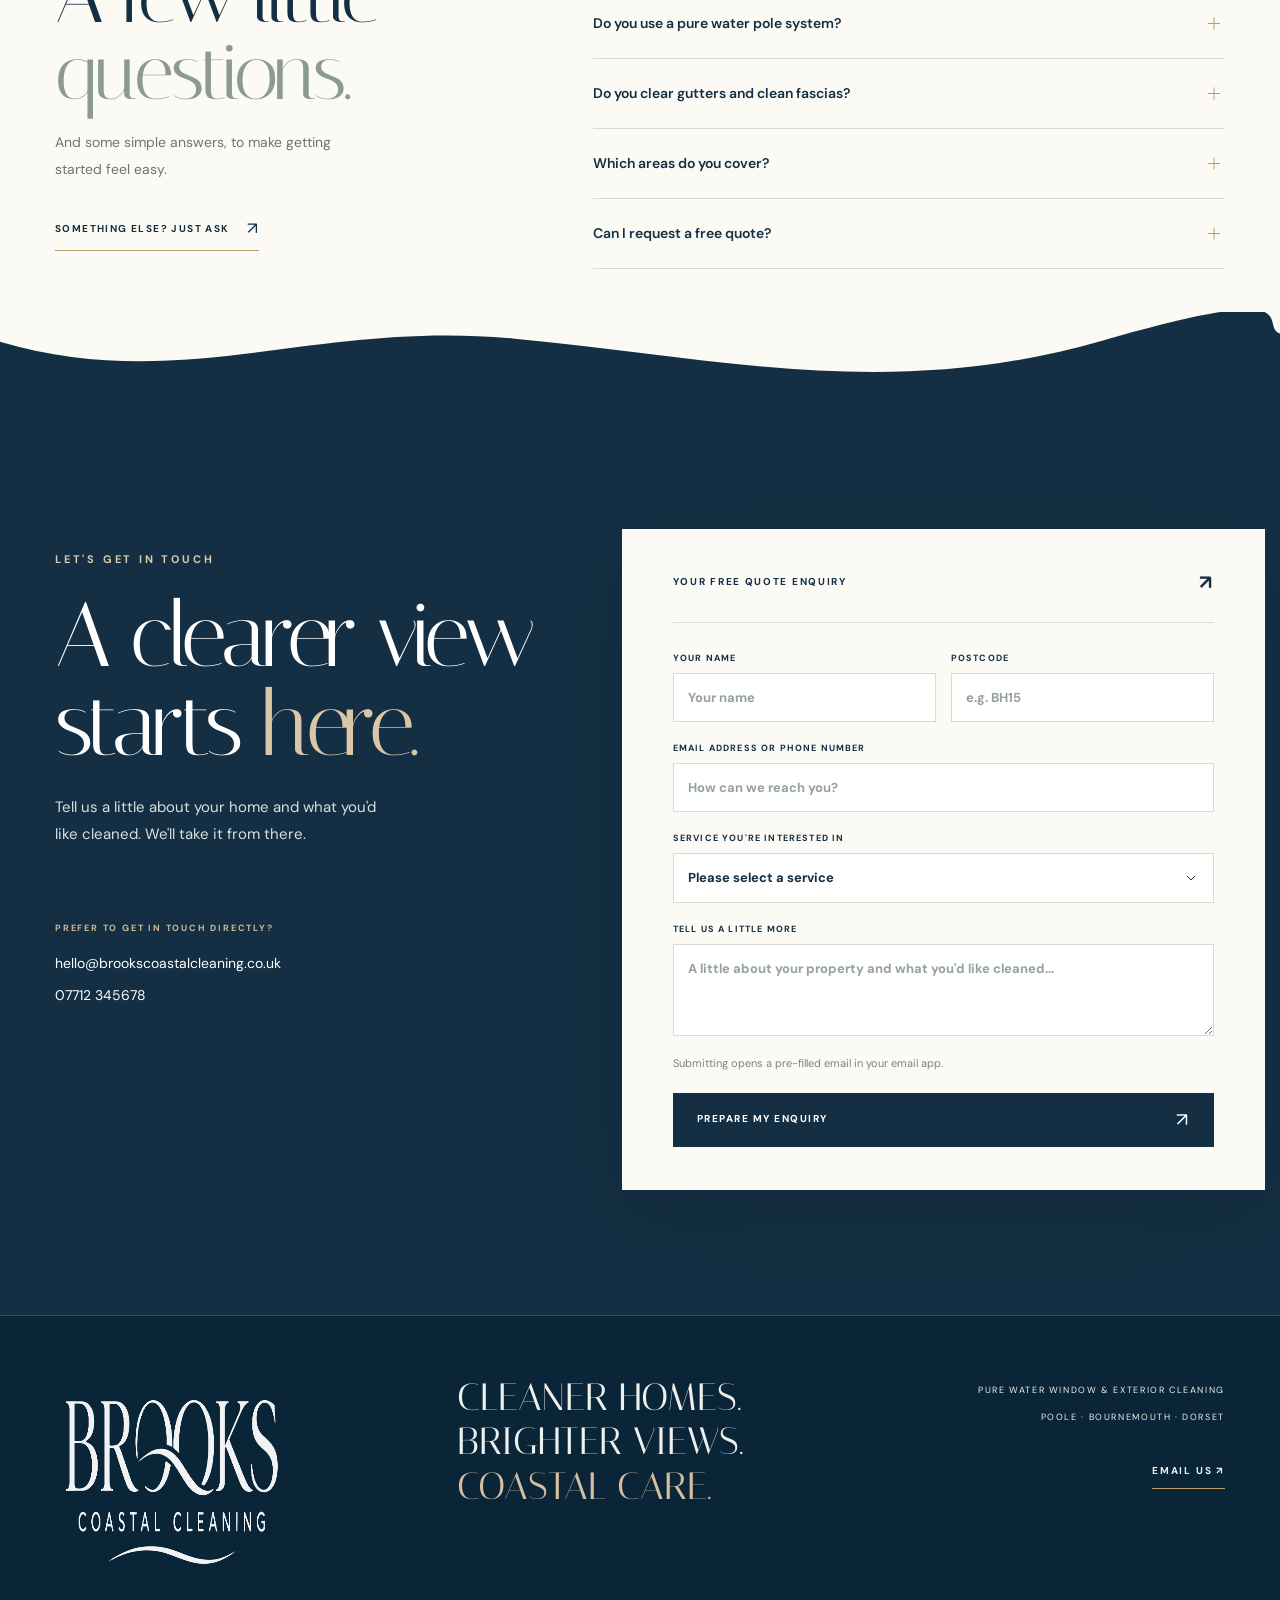
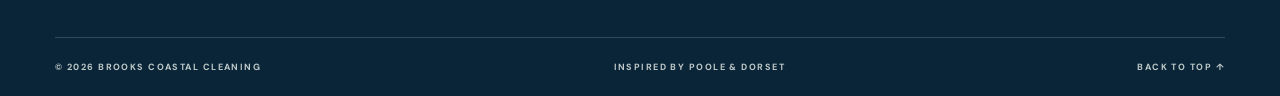
==== commit a667ac35: "Update work-grid section with new images" ====
--- a/index.html
+++ b/index.html
@@ -72,7 +72,7 @@
     <section class="results section-pad" id="results" aria-labelledby="results-title">
       <div class="container">
         <div class="results-heading"><div><p class="section-kicker">&nbsp; / &nbsp; THE FINER DETAILS</p><h2 id="results-title">The difference<br>is in the <em>details.</em></h2></div><div class="results-side"><p>Sometimes the smallest things make the biggest difference. Take a look at the kind of exterior refreshes we offer.</p><span class="thin-rule"></span><span class="section-small-note">BEFORE & AFTER / SELECTED EXAMPLES</span></div></div>
-        <div class="work-grid"><figure class="work-card"><div class="work-photo"><img src="work-window.webp" alt="Before and after comparison of exterior windows and frames" loading="lazy" width="948" height="304"><span class="work-photo-tag">WINDOWS & FRAMES</span></div><figcaption><span>/ CLEARER VIEWS</span><h3>Windows, freshly finished.</h3></figcaption></figure><figure class="work-card"><div class="work-photo"><img src="https://images.openai.com/static-rsc-4/ASKlX89oyJGKCSY_9gmnJVV0eGtGxhEs5M8B3y2nGfXElo0sv-RL0UECWy7T4G8RLMwQOPoFgOPKVpOy4ATrPxRbHBX6r7zIfSj00DbEvttliKkmO1aFk-bHi5jYpXLojj0yysa8AHxDYRjsDRYtrZBaerBX4uBBXdA5Gx6ct1ETupPp7478FggWgMwCvzQz?purpose=fullsize" alt="Before and after comparison of gutter and exterior roofline cleaning" loading="lazy" width="954" height="304"><span class="work-photo-tag">ROOFLINE CARE</span></div><figcaption><span>/ THE LITTLE THINGS</span><h3>Gutters, given some care.</h3></figcaption></figure></div>
+        <div class="work-grid"><figure class="work-card"><div class="work-photo"><img src="images.openai.com/static-rsc-4/xpBVUGaWp0ZHTOmrwUNYAi5TElEXfkCdTUVgcBbuzJKL2_hUNcaBtQfi0fNDpizfvh5KBxr3TfXLXQ4rhnCCdzH4T5tVvVLC561YABjUl2OL1yllg2iW1ya3uLVuzBWkI-56F7idI3yaPDNpd55DFRFmGiKmUFDdtXncpx2GLRQ?purpose=inline" alt="Before and after comparison of exterior windows and frames" loading="lazy" width="948" height="304"><span class="work-photo-tag">WINDOWS & FRAMES</span></div><figcaption><span>/ CLEARER VIEWS</span><h3>Windows, freshly finished.</h3></figcaption></figure><figure class="work-card"><div class="work-photo"><img src="https://images.openai.com/static-rsc-4/ASKlX89oyJGKCSY_9gmnJVV0eGtGxhEs5M8B3y2nGfXElo0sv-RL0UECWy7T4G8RLMwQOPoFgOPKVpOy4ATrPxRbHBX6r7zIfSj00DbEvttliKkmO1aFk-bHi5jYpXLojj0yysa8AHxDYRjsDRYtrZBaerBX4uBBXdA5Gx6ct1ETupPp7478FggWgMwCvzQz?purpose=fullsize" alt="Before and after comparison of gutter and exterior roofline cleaning" loading="lazy" width="954" height="304"><span class="work-photo-tag">ROOFLINE CARE</span></div><figcaption><span>/ THE LITTLE THINGS</span><h3>Gutters, given some care.</h3></figcaption></figure></div>
       </div>
     </section>
     <section class="coastal-band" aria-labelledby="coastal-title"><div class="coastal-band-image"><img src="coast-detail.webp" loading="lazy" alt="Softly lit waves meeting a peaceful sandy shoreline" width="1160" height="564"></div><div class="coastal-band-content"><p class="section-kicker">A LITTLE COASTAL INSPIRATION</p><h2 id="coastal-title">Inspired by the coast.<br><em>Made for your home.</em></h2><p>From the first clean to every return visit, we believe good service should feel effortless.</p><a href="#contact" class="text-link">LET'S TALK ABOUT YOUR HOME <span aria-hidden="true">↗</span></a></div></section>
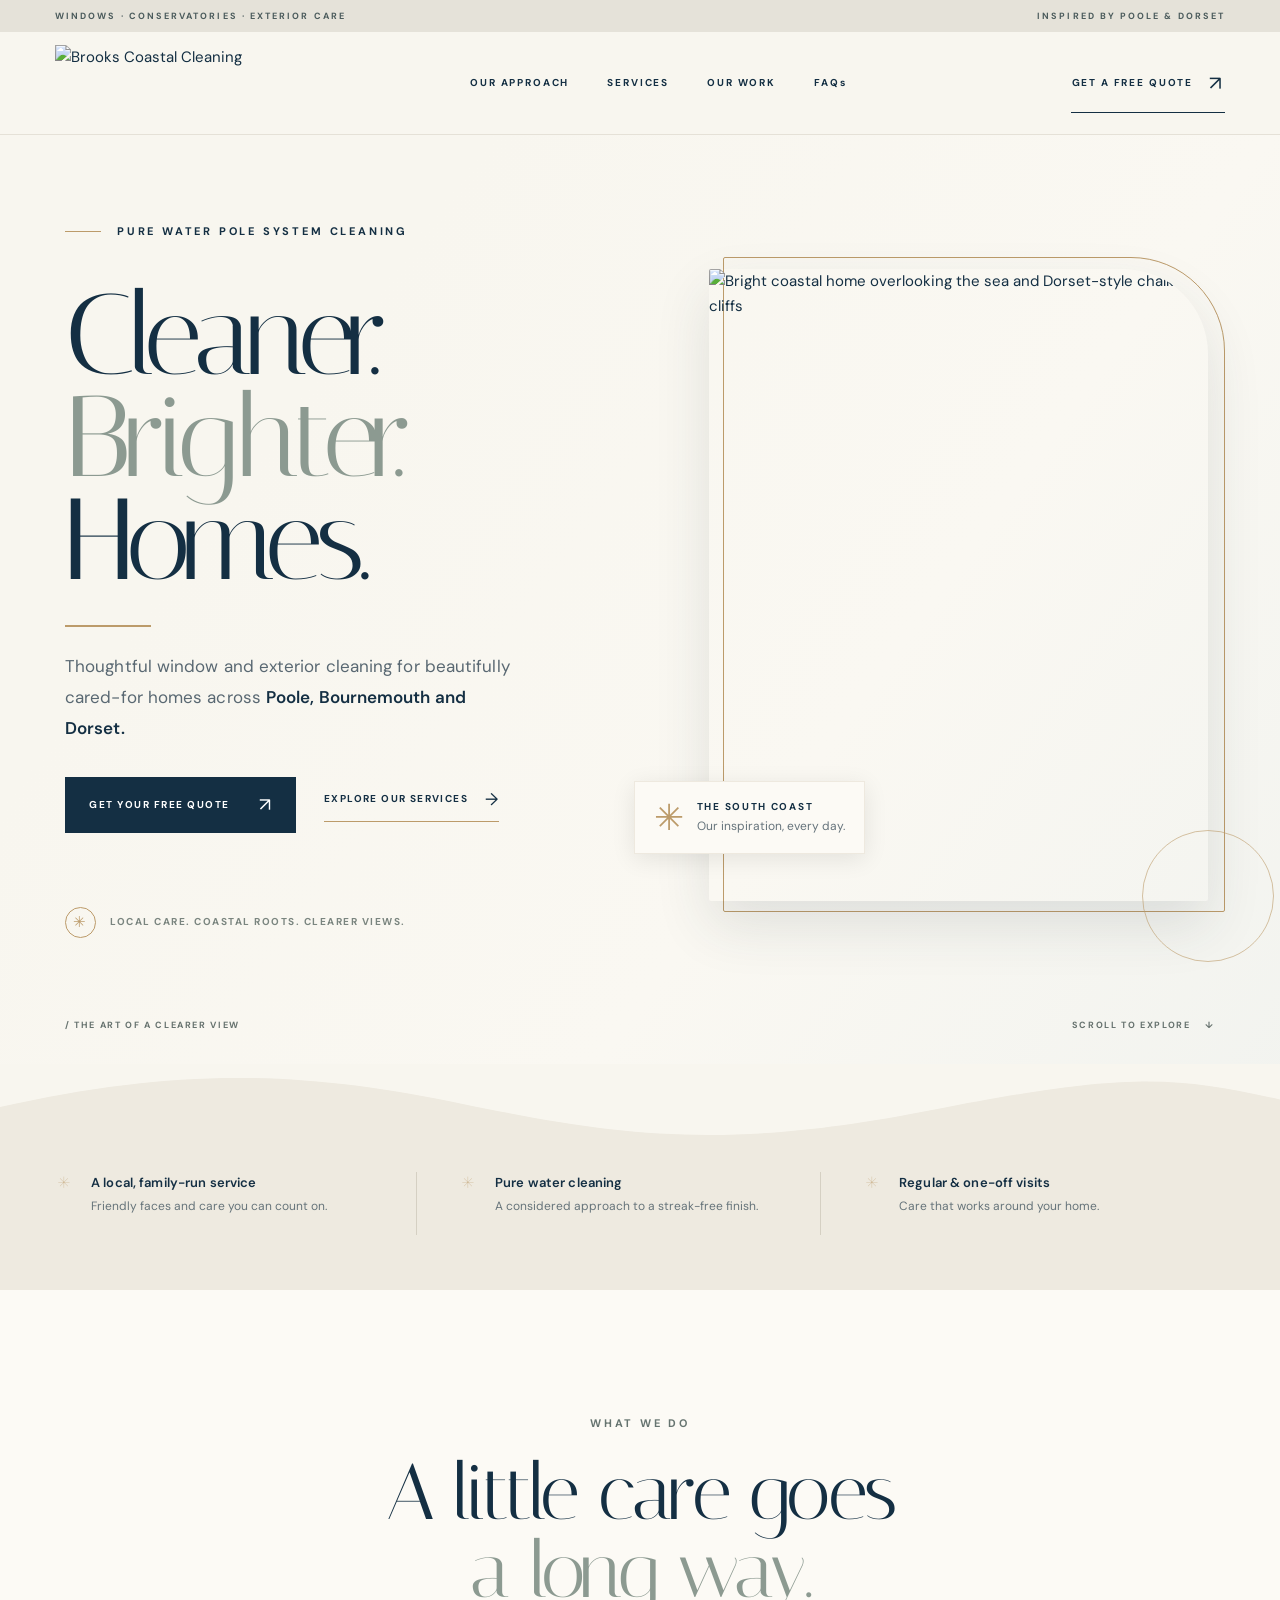
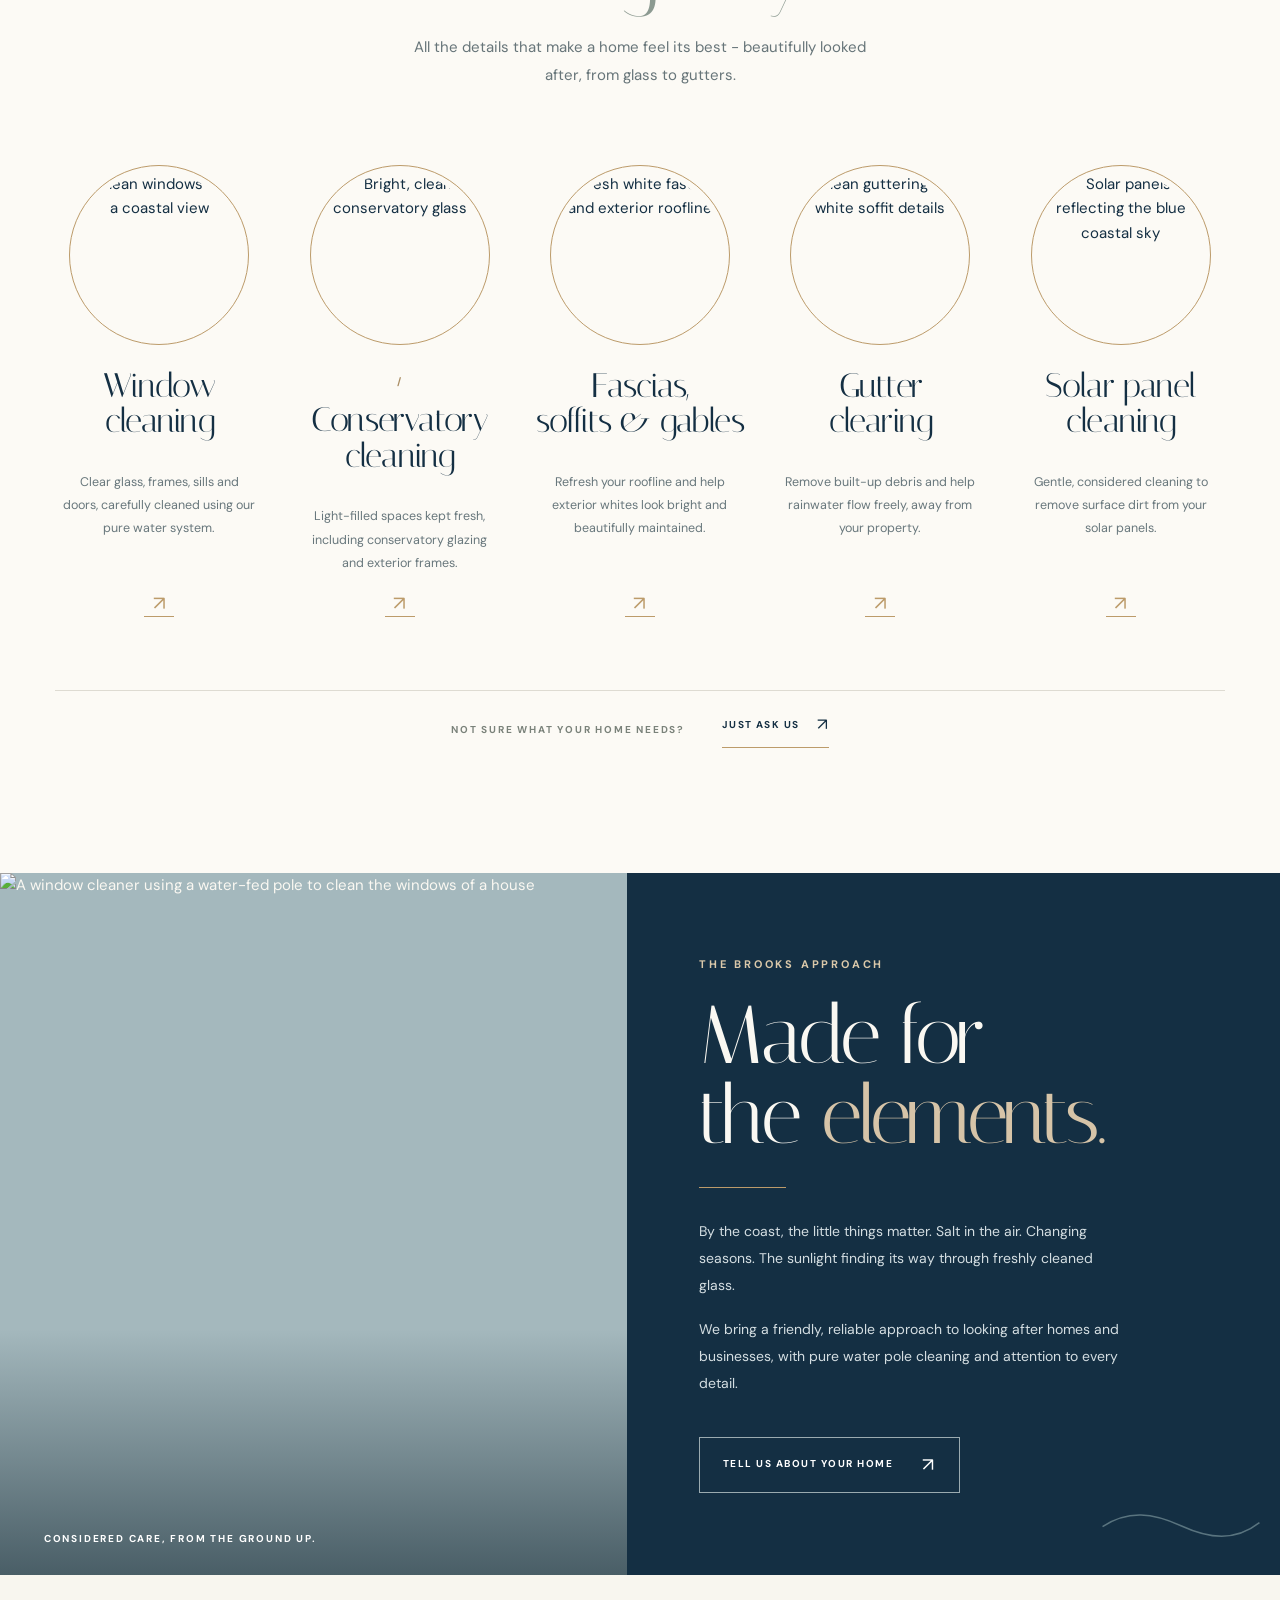
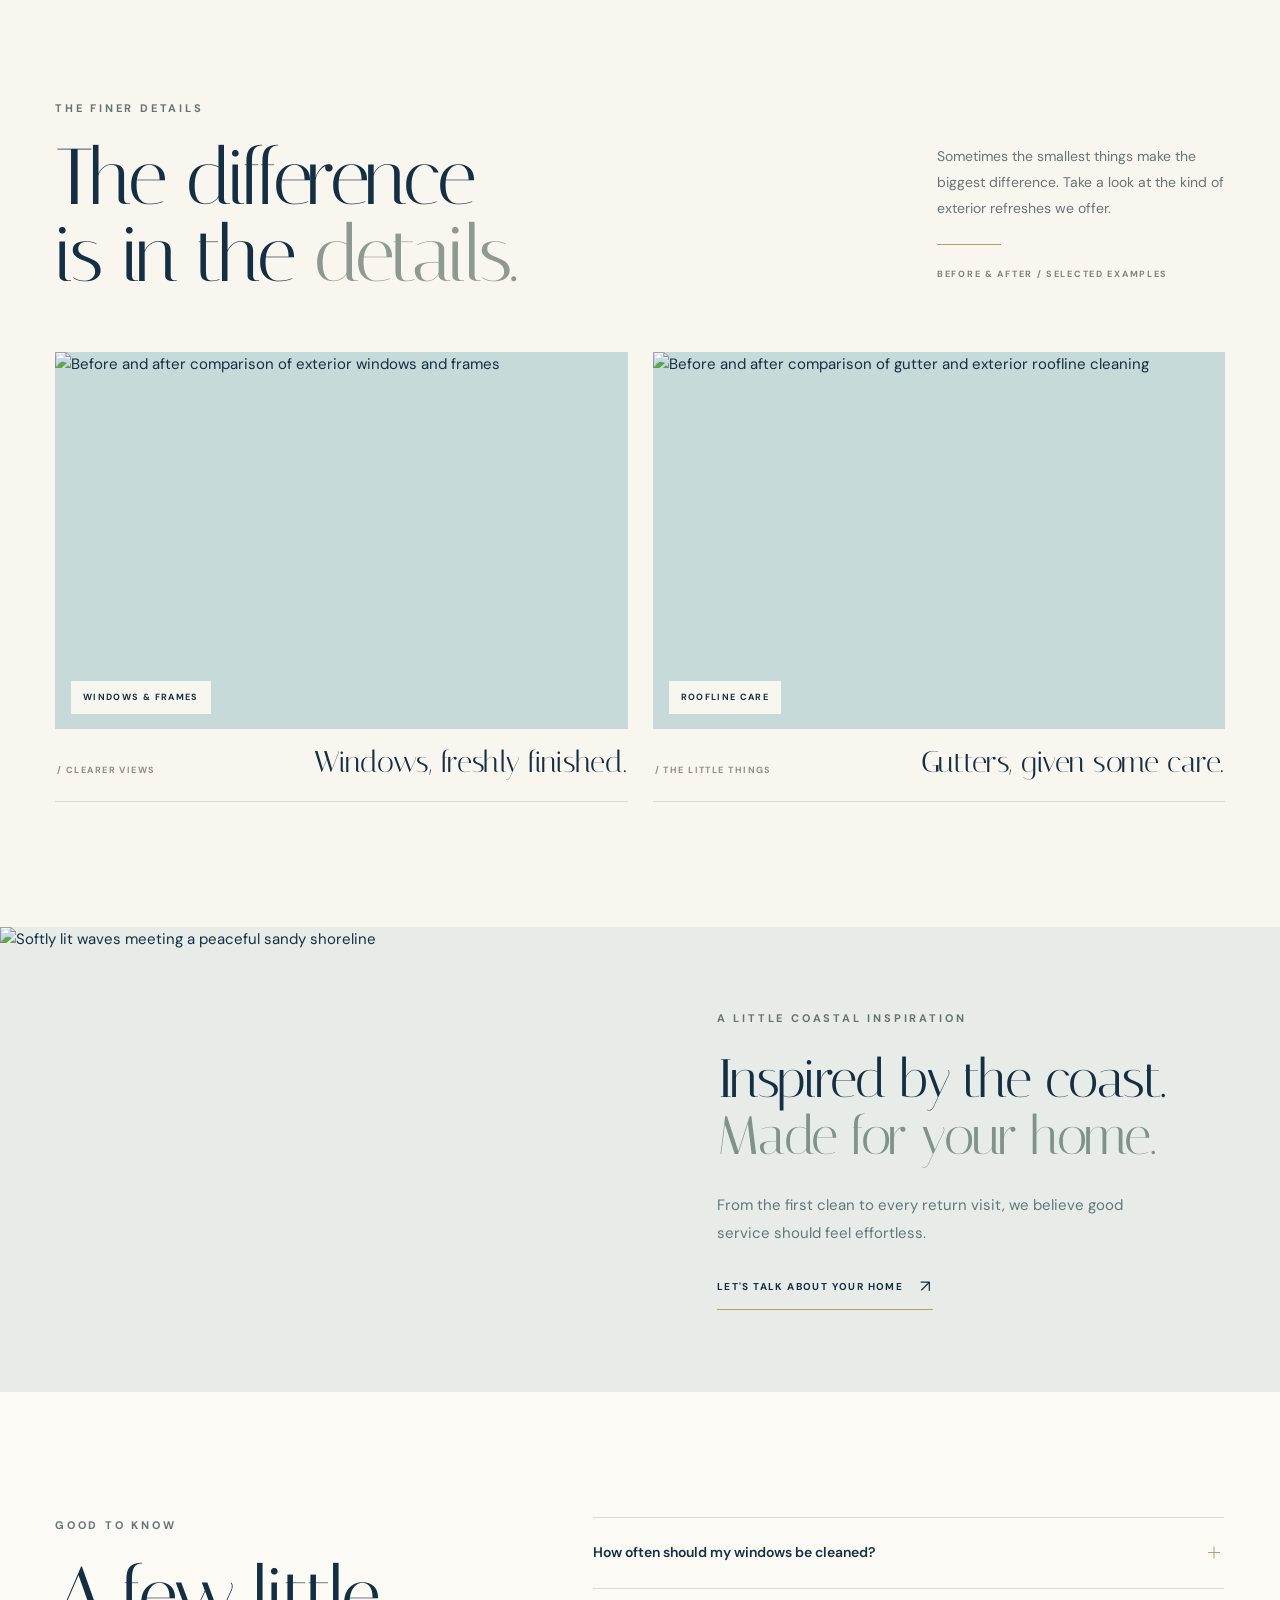
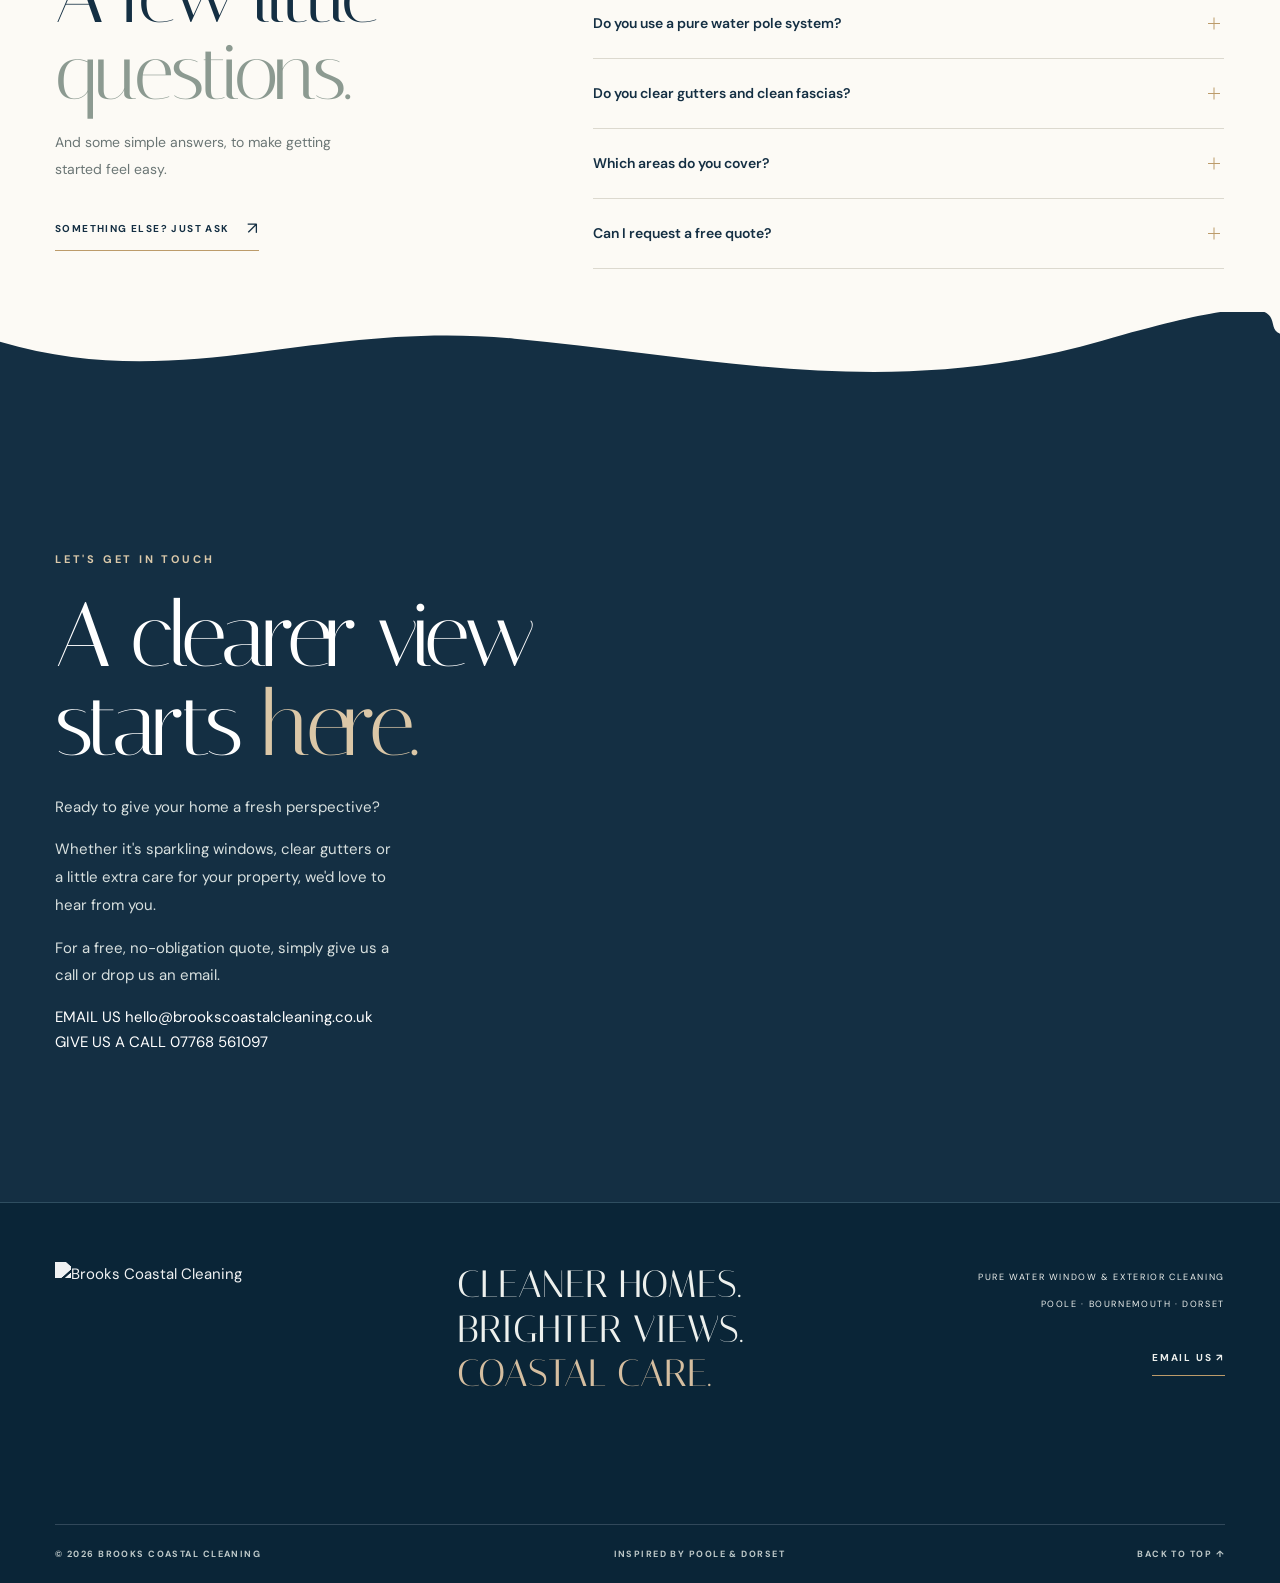
==== commit 841d937f: "Update index.html" ====
--- a/index.html
+++ b/index.html
@@ -16,7 +16,7 @@
   <div class="announcement"><span>WINDOWS · CONSERVATORIES · EXTERIOR CARE</span><span>INSPIRED BY POOLE & DORSET</span></div>
   <header class="site-header" id="top">
     <div class="container header-inner">
-      <a href="#top" class="brand" aria-label="Brooks Coastal Cleaning, back to top"><img src="brooks-wordmark.png" alt="Brooks Coastal Cleaning" width="507" height="201"></a>
+      <a href="#top" class="brand" aria-label="Brooks Coastal Cleaning, back to top"><img src="assets/brooks-wordmark.png" alt="Brooks Coastal Cleaning" width="507" height="201"></a>
       <nav class="main-nav" id="site-nav" aria-label="Main navigation">
         <a href="#about">OUR APPROACH</a>
         <a href="#services">SERVICES</a>
@@ -41,7 +41,7 @@
           <div class="hero-foot"><span class="round-mark" aria-hidden="true">✳</span> LOCAL CARE. COASTAL ROOTS. CLEARER VIEWS.</div>
         </div>
         <div class="hero-visual">
-          <div class="hero-image-frame"><img src="coastal-home.webp" alt="Bright coastal home overlooking the sea and Dorset-style chalk cliffs" fetchpriority="high" width="497" height="782"></div>
+          <div class="hero-image-frame"><img src="assets/Modern Coastal Home Overlooking Chalk Cliffs.png" alt="Bright coastal home overlooking the sea and Dorset-style chalk cliffs" fetchpriority="high" width="497" height="782"></div>
           <div class="hero-image-note"><span class="small-gold-star">✳</span><div><b>THE SOUTH COAST</b><span>Our inspiration, every day.</span></div></div>
           <div class="hero-frame-arc" aria-hidden="true"></div>
         </div>
@@ -54,32 +54,52 @@
     </section>
     <section class="services section-pad" id="services" aria-labelledby="services-title">
       <div class="container">
-        <div class="section-intro center"><p class="section-kicker"> &nbsp; / &nbsp; WHAT WE DO</p><h2 id="services-title">A little care goes<br><em>a long way.</em></h2><p>All the details that make a home feel its best — beautifully looked after, from glass to gutters.</p></div>
+        <div class="section-intro center"><p class="section-kicker">WHAT WE DO</p><h2 id="services-title">A little care goes<br><em>a long way.</em></h2><p>All the details that make a home feel its best - beautifully looked after, from glass to gutters.</p></div>
         <div class="services-list">
-          <article class="service"><a href="#contact" data-service="Window cleaning" class="service-photo-link" aria-label="Enquire about window cleaning"><img src="windows.webp" alt="Clean windows with a coastal view" loading="lazy" width="360" height="360"></a><span class="service-index"></span><h3>Window<br>cleaning</h3><p>Clear glass, frames, sills and doors, carefully cleaned using our pure water system.</p><a href="#contact" data-service="Window cleaning" class="service-arrow" aria-label="Enquire about window cleaning">↗</a></article>
-          <article class="service"><a href="#contact" data-service="Conservatory cleaning" class="service-photo-link" aria-label="Enquire about conservatory cleaning"><img src="conservatories.webp" alt="Bright, clean conservatory glass" loading="lazy" width="360" height="360"></a><span class="service-index">/</span><h3>Conservatory<br>cleaning</h3><p>Light-filled spaces kept fresh, including conservatory glazing and exterior frames.</p><a href="#contact" data-service="Conservatory cleaning" class="service-arrow" aria-label="Enquire about conservatory cleaning">↗</a></article>
-          <article class="service"><a href="#contact" data-service="Fascias, soffits & gables" class="service-photo-link" aria-label="Enquire about fascia cleaning"><img src="fascias.webp" alt="Fresh white fascias and exterior roofline" loading="lazy" width="360" height="360"></a><span class="service-index"></span><h3>Fascias,<br>soffits & gables</h3><p>Refresh your roofline and help exterior whites look bright and beautifully maintained.</p><a href="#contact" data-service="Fascias, soffits & gables" class="service-arrow" aria-label="Enquire about fascia cleaning">↗</a></article>
-          <article class="service"><a href="#contact" data-service="Gutter clearing" class="service-photo-link" aria-label="Enquire about gutter clearing"><img src="gutters.webp" alt="Clean guttering and white soffit details" loading="lazy" width="360" height="360"></a><span class="service-index"></span><h3>Gutter<br>clearing</h3><p>Remove built-up debris and help rainwater flow freely, away from your property.</p><a href="#contact" data-service="Gutter clearing" class="service-arrow" aria-label="Enquire about gutter clearing">↗</a></article>
-          <article class="service"><a href="#contact" data-service="Solar panel cleaning" class="service-photo-link" aria-label="Enquire about solar panel cleaning"><img src="solar.webp" alt="Solar panels reflecting the blue coastal sky" loading="lazy" width="360" height="360"></a><span class="service-index"></span><h3>Solar panel<br>cleaning</h3><p>Gentle, considered cleaning to remove surface dirt from your solar panels.</p><a href="#contact" data-service="Solar panel cleaning" class="service-arrow" aria-label="Enquire about solar panel cleaning">↗</a></article>
+          <article class="service"><a href="#contact" data-service="Window cleaning" class="service-photo-link" aria-label="Enquire about window cleaning"><img src="assets/windows.webp" alt="Clean windows with a coastal view" loading="lazy" width="360" height="360"></a><span class="service-index"></span><h3>Window<br>cleaning</h3><p>Clear glass, frames, sills and doors, carefully cleaned using our pure water system.</p><a href="#contact" data-service="Window cleaning" class="service-arrow" aria-label="Enquire about window cleaning">↗</a></article>
+          <article class="service"><a href="#contact" data-service="Conservatory cleaning" class="service-photo-link" aria-label="Enquire about conservatory cleaning"><img src="assets/conservatories.webp" alt="Bright, clean conservatory glass" loading="lazy" width="360" height="360"></a><span class="service-index">/</span><h3>Conservatory<br>cleaning</h3><p>Light-filled spaces kept fresh, including conservatory glazing and exterior frames.</p><a href="#contact" data-service="Conservatory cleaning" class="service-arrow" aria-label="Enquire about conservatory cleaning">↗</a></article>
+          <article class="service"><a href="#contact" data-service="Fascias, soffits & gables" class="service-photo-link" aria-label="Enquire about fascia cleaning"><img src="assets/fascias.webp" alt="Fresh white fascias and exterior roofline" loading="lazy" width="360" height="360"></a><span class="service-index"></span><h3>Fascias,<br>soffits & gables</h3><p>Refresh your roofline and help exterior whites look bright and beautifully maintained.</p><a href="#contact" data-service="Fascias, soffits & gables" class="service-arrow" aria-label="Enquire about fascia cleaning">↗</a></article>
+          <article class="service"><a href="#contact" data-service="Gutter clearing" class="service-photo-link" aria-label="Enquire about gutter clearing"><img src="assets/gutters.webp" alt="Clean guttering and white soffit details" loading="lazy" width="360" height="360"></a><span class="service-index"></span><h3>Gutter<br>clearing</h3><p>Remove built-up debris and help rainwater flow freely, away from your property.</p><a href="#contact" data-service="Gutter clearing" class="service-arrow" aria-label="Enquire about gutter clearing">↗</a></article>
+          <article class="service"><a href="#contact" data-service="Solar panel cleaning" class="service-photo-link" aria-label="Enquire about solar panel cleaning"><img src="assets/solar.webp" alt="Solar panels reflecting the blue coastal sky" loading="lazy" width="360" height="360"></a><span class="service-index"></span><h3>Solar panel<br>cleaning</h3><p>Gentle, considered cleaning to remove surface dirt from your solar panels.</p><a href="#contact" data-service="Solar panel cleaning" class="service-arrow" aria-label="Enquire about solar panel cleaning">↗</a></article>
         </div>
         <div class="services-bottom"><span>NOT SURE WHAT YOUR HOME NEEDS?</span><a class="text-link" href="#contact">JUST ASK US <span aria-hidden="true">↗</span></a></div>
       </div>
     </section>
     <section class="feature-story" id="about" aria-labelledby="approach-title">
-      <div class="feature-image"><img src="pole-cleaning.webp" alt="A window cleaner using a water-fed pole to clean the windows of a house" loading="lazy" width="830" height="930"><div class="feature-image-caption">CONSIDERED CARE, FROM THE GROUND UP.</div></div>
-      <div class="feature-copy"><p class="section-kicker section-kicker-light"> &nbsp; / &nbsp; THE BROOKS APPROACH</p><h2 id="approach-title">Made for<br>the <em>elements.</em></h2><div class="gold-divider"></div><p>By the coast, the little things matter. Salt in the air. Changing seasons. The sunlight finding its way through freshly cleaned glass.</p><p>We bring a friendly, reliable approach to looking after homes and businesses, with pure water pole cleaning and attention to every detail.</p><a class="button button-outline-light" href="#contact">TELL US ABOUT YOUR HOME <span aria-hidden="true">↗</span></a><svg class="feature-wave" viewBox="0 0 210 40" aria-hidden="true"><path d="M2 23C36 1 68 5 105 22s71 21 103-4" fill="none" stroke="currentColor" stroke-width="2"/></svg></div>
+      <div class="feature-image"><img src="assets/pole-cleaning.webp" alt="A window cleaner using a water-fed pole to clean the windows of a house" loading="lazy" width="830" height="930"><div class="feature-image-caption">CONSIDERED CARE, FROM THE GROUND UP.</div></div>
+      <div class="feature-copy"><p class="section-kicker section-kicker-light">THE BROOKS APPROACH</p><h2 id="approach-title">Made for<br>the <em>elements.</em></h2><div class="gold-divider"></div><p>By the coast, the little things matter. Salt in the air. Changing seasons. The sunlight finding its way through freshly cleaned glass.</p><p>We bring a friendly, reliable approach to looking after homes and businesses, with pure water pole cleaning and attention to every detail.</p><a class="button button-outline-light" href="#contact">TELL US ABOUT YOUR HOME <span aria-hidden="true">↗</span></a><svg class="feature-wave" viewBox="0 0 210 40" aria-hidden="true"><path d="M2 23C36 1 68 5 105 22s71 21 103-4" fill="none" stroke="currentColor" stroke-width="2"/></svg></div>
     </section>
     <section class="results section-pad" id="results" aria-labelledby="results-title">
       <div class="container">
-        <div class="results-heading"><div><p class="section-kicker">&nbsp; / &nbsp; THE FINER DETAILS</p><h2 id="results-title">The difference<br>is in the <em>details.</em></h2></div><div class="results-side"><p>Sometimes the smallest things make the biggest difference. Take a look at the kind of exterior refreshes we offer.</p><span class="thin-rule"></span><span class="section-small-note">BEFORE & AFTER / SELECTED EXAMPLES</span></div></div>
-        <div class="work-grid"><figure class="work-card"><div class="work-photo"><img src="images.openai.com/static-rsc-4/xpBVUGaWp0ZHTOmrwUNYAi5TElEXfkCdTUVgcBbuzJKL2_hUNcaBtQfi0fNDpizfvh5KBxr3TfXLXQ4rhnCCdzH4T5tVvVLC561YABjUl2OL1yllg2iW1ya3uLVuzBWkI-56F7idI3yaPDNpd55DFRFmGiKmUFDdtXncpx2GLRQ?purpose=inline" alt="Before and after comparison of exterior windows and frames" loading="lazy" width="948" height="304"><span class="work-photo-tag">WINDOWS & FRAMES</span></div><figcaption><span>/ CLEARER VIEWS</span><h3>Windows, freshly finished.</h3></figcaption></figure><figure class="work-card"><div class="work-photo"><img src="https://images.openai.com/static-rsc-4/ASKlX89oyJGKCSY_9gmnJVV0eGtGxhEs5M8B3y2nGfXElo0sv-RL0UECWy7T4G8RLMwQOPoFgOPKVpOy4ATrPxRbHBX6r7zIfSj00DbEvttliKkmO1aFk-bHi5jYpXLojj0yysa8AHxDYRjsDRYtrZBaerBX4uBBXdA5Gx6ct1ETupPp7478FggWgMwCvzQz?purpose=fullsize" alt="Before and after comparison of gutter and exterior roofline cleaning" loading="lazy" width="954" height="304"><span class="work-photo-tag">ROOFLINE CARE</span></div><figcaption><span>/ THE LITTLE THINGS</span><h3>Gutters, given some care.</h3></figcaption></figure></div>
+        <div class="results-heading"><div><p class="section-kicker">THE FINER DETAILS</p><h2 id="results-title">The difference<br>is in the <em>details.</em></h2></div><div class="results-side"><p>Sometimes the smallest things make the biggest difference. Take a look at the kind of exterior refreshes we offer.</p><span class="thin-rule"></span><span class="section-small-note">BEFORE & AFTER / SELECTED EXAMPLES</span></div></div>
+        <div class="work-grid"><figure class="work-card"><div class="work-photo"><img src="https://images.openai.com/static-rsc-4/EjctEp7m7FutiwcX1u155KbdyAK83Xi8ft9cnvAhgOyZ3npOMHRUsjXScmebW-5hEfSGtOnl9vObzkc0k9-Y6V1YWW9saqdYDhFyfrUMr4Z9sqhlgYYKUpfcqyZFo8IkgOkzC9M7VE68gyT7omcpltcyLdeWCfbb09_XrwaIni0?purpose=inline" alt="Before and after comparison of exterior windows and frames" loading="lazy" width="948" height="304"><span class="work-photo-tag">WINDOWS & FRAMES</span></div><figcaption><span>/ CLEARER VIEWS</span><h3>Windows, freshly finished.</h3></figcaption></figure><figure class="work-card"><div class="work-photo"><img src="https://images.openai.com/static-rsc-4/ASKlX89oyJGKCSY_9gmnJVV0eGtGxhEs5M8B3y2nGfXElo0sv-RL0UECWy7T4G8RLMwQOPoFgOPKVpOy4ATrPxRbHBX6r7zIfSj00DbEvttliKkmO1aFk-bHi5jYpXLojj0yysa8AHxDYRjsDRYtrZBaerBX4uBBXdA5Gx6ct1ETupPp7478FggWgMwCvzQz?purpose=fullsize" alt="Before and after comparison of gutter and exterior roofline cleaning" loading="lazy" width="954" height="304"><span class="work-photo-tag">ROOFLINE CARE</span></div><figcaption><span>/ THE LITTLE THINGS</span><h3>Gutters, given some care.</h3></figcaption></figure></div>
       </div>
     </section>
-    <section class="coastal-band" aria-labelledby="coastal-title"><div class="coastal-band-image"><img src="coast-detail.webp" loading="lazy" alt="Softly lit waves meeting a peaceful sandy shoreline" width="1160" height="564"></div><div class="coastal-band-content"><p class="section-kicker">A LITTLE COASTAL INSPIRATION</p><h2 id="coastal-title">Inspired by the coast.<br><em>Made for your home.</em></h2><p>From the first clean to every return visit, we believe good service should feel effortless.</p><a href="#contact" class="text-link">LET'S TALK ABOUT YOUR HOME <span aria-hidden="true">↗</span></a></div></section>
-    <section class="faq section-pad" id="faq" aria-labelledby="faq-title"><div class="container faq-grid"><div class="faq-intro"><p class="section-kicker">&nbsp; / &nbsp; GOOD TO KNOW</p><h2 id="faq-title">A few little<br><em>questions.</em></h2><p>And some simple answers, to make getting started feel easy.</p><a href="#contact" class="text-link">SOMETHING ELSE? JUST ASK <span aria-hidden="true">↗</span></a></div><div class="faq-list"><details><summary>How often should my windows be cleaned?<span class="faq-plus" aria-hidden="true"></span></summary><p>We offer regular window cleaning visits as well as one-off cleans. Tell us a little about your property and we can suggest a suitable schedule.</p></details><details><summary>Do you use a pure water pole system?<span class="faq-plus" aria-hidden="true"></span></summary><p>Yes. Our pure water pole system allows us to clean exterior glass and frames from the ground where appropriate, leaving them to dry naturally.</p></details><details><summary>Do you clear gutters and clean fascias?<span class="faq-plus" aria-hidden="true"></span></summary><p>Yes. We can help with gutter clearing and cleaning fascias, soffits and gables. Just select the service when you enquire.</p></details><details><summary>Which areas do you cover?<span class="faq-plus" aria-hidden="true"></span></summary><p>We focus on Poole, Bournemouth and surrounding Dorset and South Coast areas. Send us your postcode and we'll confirm whether we can help.</p></details><details><summary>Can I request a free quote?<span class="faq-plus" aria-hidden="true"></span></summary><p>Of course. Tell us what needs cleaning and where you're based. We'll be happy to discuss your requirements and provide a quote.</p></details></div></div></section>
-    <section class="quote-section" id="contact" aria-labelledby="contact-title"><div class="quote-wave" aria-hidden="true"><svg viewBox="0 0 1440 84" preserveAspectRatio="none"><path d="M0 30C205 84 352 8 579 27S1001 91 1240 29 1415 14 1440 22V84H0Z"></path></svg></div><div class="container quote-layout"><div class="quote-copy"><p class="section-kicker section-kicker-light">LET'S GET IN TOUCH</p><h2 id="contact-title">A clearer view<br>starts <em>here.</em></h2><p>Tell us a little about your home and what you'd like cleaned. We'll take it from there.</p><div class="quote-contact"><span>PREFER TO GET IN TOUCH DIRECTLY?</span><a href="mailto:hello@brookscoastalcleaning.co.uk">hello@brookscoastalcleaning.co.uk</a><a href="tel:+447712345678">07712 345678</a></div></div><div class="quote-form-panel"><span class="form-eyebrow">YOUR FREE QUOTE ENQUIRY <span aria-hidden="true">↗</span></span><form id="quote-form" novalidate><div class="form-two"><label>YOUR NAME <input id="visitor-name" name="name" type="text" autocomplete="name" required placeholder="Your name"></label><label>POSTCODE <input id="visitor-postcode" name="postcode" type="text" autocomplete="postal-code" required placeholder="e.g. BH15"></label></div><label>EMAIL ADDRESS OR PHONE NUMBER <input id="visitor-contact" name="contact" type="text" required placeholder="How can we reach you?"></label><label>SERVICE YOU'RE INTERESTED IN <select id="visitor-service" name="service" required><option value="">Please select a service</option><option>Window cleaning</option><option>Conservatory cleaning</option><option>Fascias, soffits & gables</option><option>Gutter clearing</option><option>Solar panel cleaning</option><option>Multiple services</option><option>Something else</option></select></label><label>TELL US A LITTLE MORE <textarea id="visitor-message" name="message" rows="3" placeholder="A little about your property and what you'd like cleaned..."></textarea></label><p class="form-helper" id="form-helper">Submitting opens a pre-filled email in your email app.</p><button class="button button-primary submit-button" type="submit">PREPARE MY ENQUIRY <span aria-hidden="true">↗</span></button></form></div></div></section>
+    <section class="coastal-band" aria-labelledby="coastal-title"><div class="coastal-band-image"><img src="assets/Jonny.PNG" loading="lazy" alt="Softly lit waves meeting a peaceful sandy shoreline" width="1160" height="564"></div><div class="coastal-band-content"><p class="section-kicker">A LITTLE COASTAL INSPIRATION</p><h2 id="coastal-title">Inspired by the coast.<br><em>Made for your home.</em></h2><p>From the first clean to every return visit, we believe good service should feel effortless.</p><a href="#contact" class="text-link">LET'S TALK ABOUT YOUR HOME <span aria-hidden="true">↗</span></a></div></section>
+    <section class="faq section-pad" id="faq" aria-labelledby="faq-title"><div class="container faq-grid"><div class="faq-intro"><p class="section-kicker">GOOD TO KNOW</p><h2 id="faq-title">A few little<br><em>questions.</em></h2><p>And some simple answers, to make getting started feel easy.</p><a href="#contact" class="text-link">SOMETHING ELSE? JUST ASK <span aria-hidden="true">↗</span></a></div><div class="faq-list"><details><summary>How often should my windows be cleaned?<span class="faq-plus" aria-hidden="true"></span></summary><p>We offer regular window cleaning visits as well as one-off cleans. Tell us a little about your property and we can suggest a suitable schedule.</p></details><details><summary>Do you use a pure water pole system?<span class="faq-plus" aria-hidden="true"></span></summary><p>Yes. Our pure water pole system allows us to clean exterior glass and frames from the ground where appropriate, leaving them to dry naturally.</p></details><details><summary>Do you clear gutters and clean fascias?<span class="faq-plus" aria-hidden="true"></span></summary><p>Yes. We can help with gutter clearing and cleaning fascias, soffits and gables. Just select the service when you enquire.</p></details><details><summary>Which areas do you cover?<span class="faq-plus" aria-hidden="true"></span></summary><p>We focus on Poole, Bournemouth and surrounding Dorset and South Coast areas. Send us your postcode and we'll confirm whether we can help.</p></details><details><summary>Can I request a free quote?<span class="faq-plus" aria-hidden="true"></span></summary><p>Of course. Tell us what needs cleaning and where you're based. We'll be happy to discuss your requirements and provide a quote.</p></details></div></div></section>
+    <section class="quote-section" id="contact" aria-labelledby="contact-title"><div class="quote-wave" aria-hidden="true"><svg viewBox="0 0 1440 84" preserveAspectRatio="none"><path d="M0 30C205 84 352 8 579 27S1001 91 1240 29 1415 14 1440 22V84H0Z"></path></svg></div><div class="container quote-layout"><div class="quote-copy"><p class="section-kicker section-kicker-light">LET'S GET IN TOUCH</p><h2 id="contact-title">A clearer view<br>starts <em>here.</em></h2>  <p>Ready to give your home a fresh perspective?</p>
+
+  <p>Whether it's sparkling windows, clear gutters or a little extra care for your property, we'd love to hear from you.</p>
+
+  <p>For a free, no-obligation quote, simply give us a call or drop us an email.</p><div class="contact-details">
+
+  <div class="contact-item">
+    <span class="contact-label">EMAIL US</span>
+    <a href="mailto:hello@brookscoastalcleaning.co.uk">
+      hello@brookscoastalcleaning.co.uk
+    </a>
+  </div>
+
+  <div class="contact-item">
+    <span class="contact-label">GIVE US A CALL</span>
+    <a href="tel:+447768561097">
+      07768 561097
+    </a>
+  </div>
+
+</div></section>
   </main>
-  <footer class="site-footer"><div class="container footer-main"><a href="#top" aria-label="Back to Brooks Coastal Cleaning home" class="footer-brand"><img src="brooks-wordmark.png" alt="Brooks Coastal Cleaning" width="507" height="201"></a><div class="footer-tagline">CLEANER HOMES.<br>BRIGHTER VIEWS.<br><em>COASTAL CARE.</em></div><div class="footer-right"><p>PURE WATER WINDOW & EXTERIOR CLEANING</p><p>POOLE · BOURNEMOUTH · DORSET</p><a href="mailto:hello@brookscoastalcleaning.co.uk">EMAIL US <span aria-hidden="true">↗</span></a></div></div><div class="container footer-bottom"><span>© <span id="year">2026</span> BROOKS COASTAL CLEANING</span><span>INSPIRED BY POOLE & DORSET</span><a href="#top">BACK TO TOP ↑</a></div></footer>
+  <footer class="site-footer"><div class="container footer-main"><a href="#top" aria-label="Back to Brooks Coastal Cleaning home" class="footer-brand"><img src="assets/brooks-wordmark.png" alt="Brooks Coastal Cleaning" width="507" height="201"></a><div class="footer-tagline">CLEANER HOMES.<br>BRIGHTER VIEWS.<br><em>COASTAL CARE.</em></div><div class="footer-right"><p>PURE WATER WINDOW & EXTERIOR CLEANING</p><p>POOLE · BOURNEMOUTH · DORSET</p><a href="mailto:hello@brookscoastalcleaning.co.uk">EMAIL US <span aria-hidden="true">↗</span></a></div></div><div class="container footer-bottom"><span>© <span id="year">2026</span> BROOKS COASTAL CLEANING</span><span>INSPIRED BY POOLE & DORSET</span><a href="#top">BACK TO TOP ↑</a></div></footer>
   <script src="script.js"></script>
 </body>
 </html>
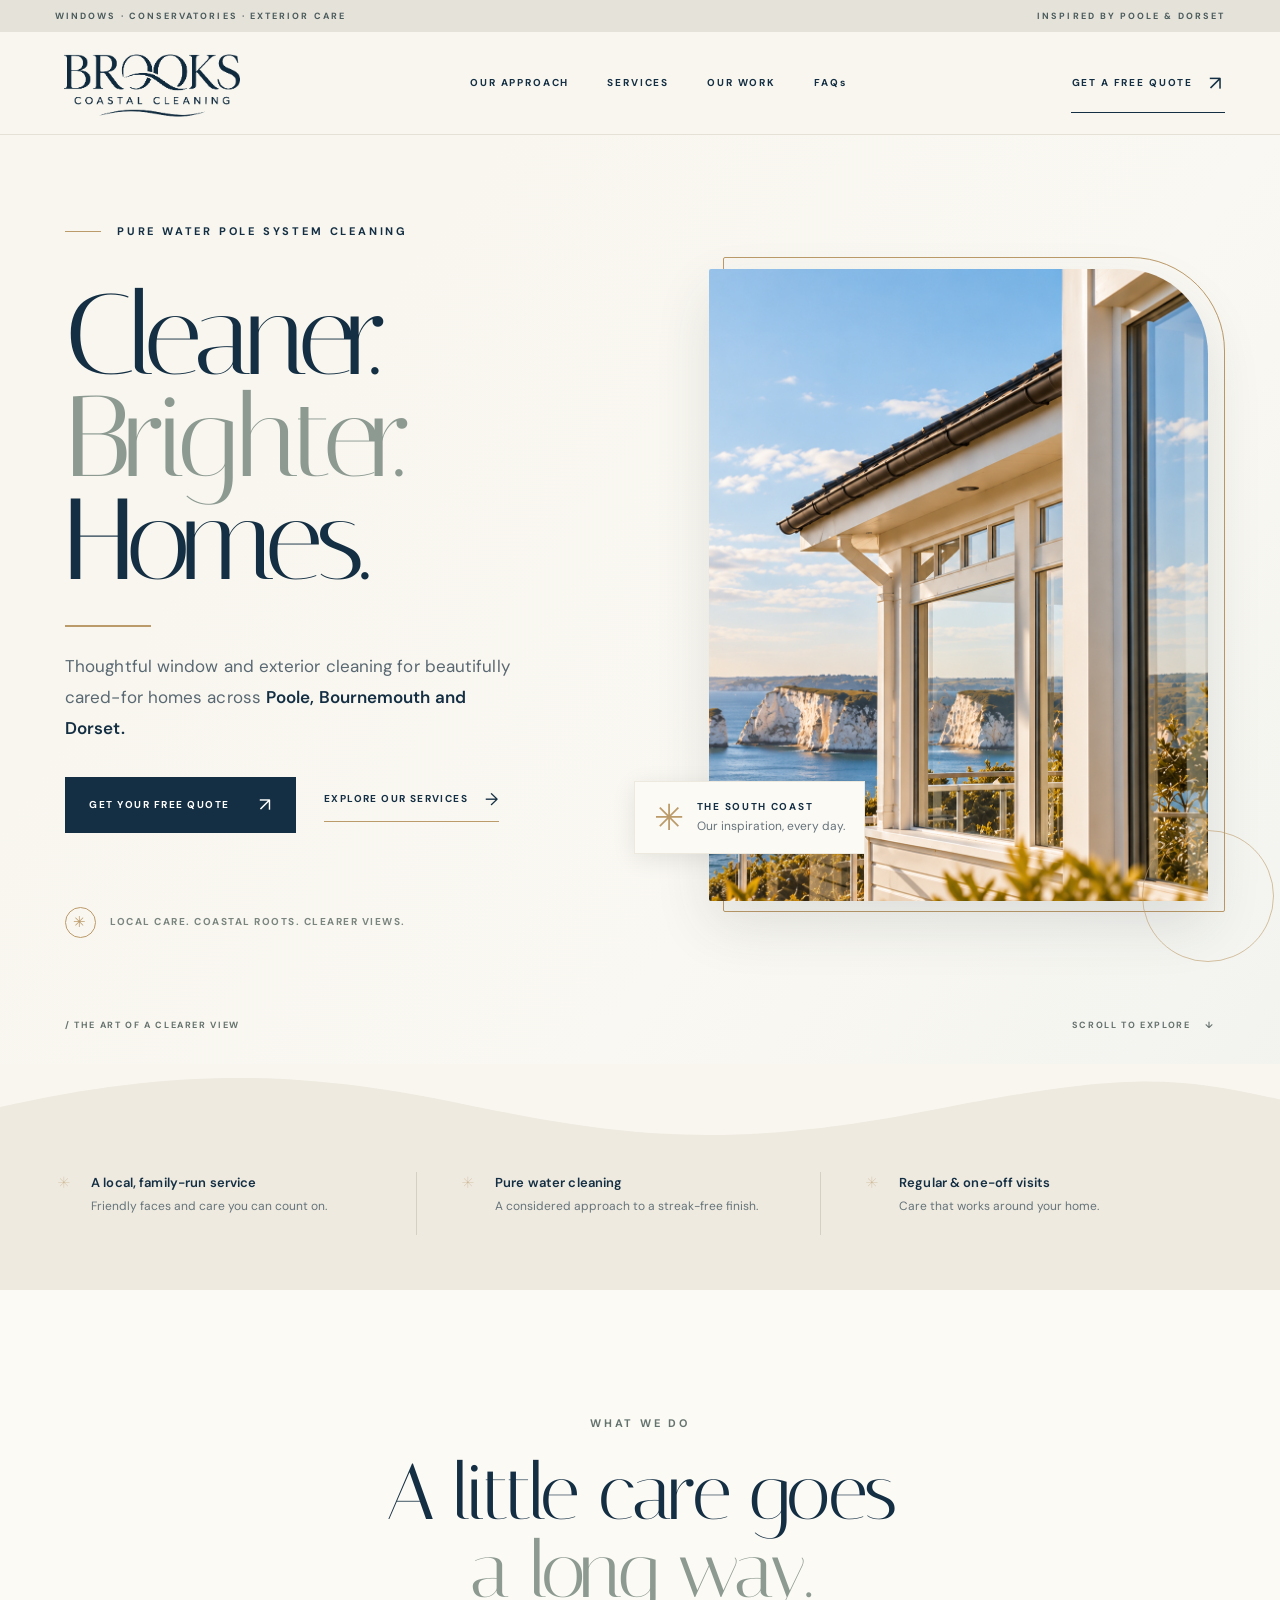
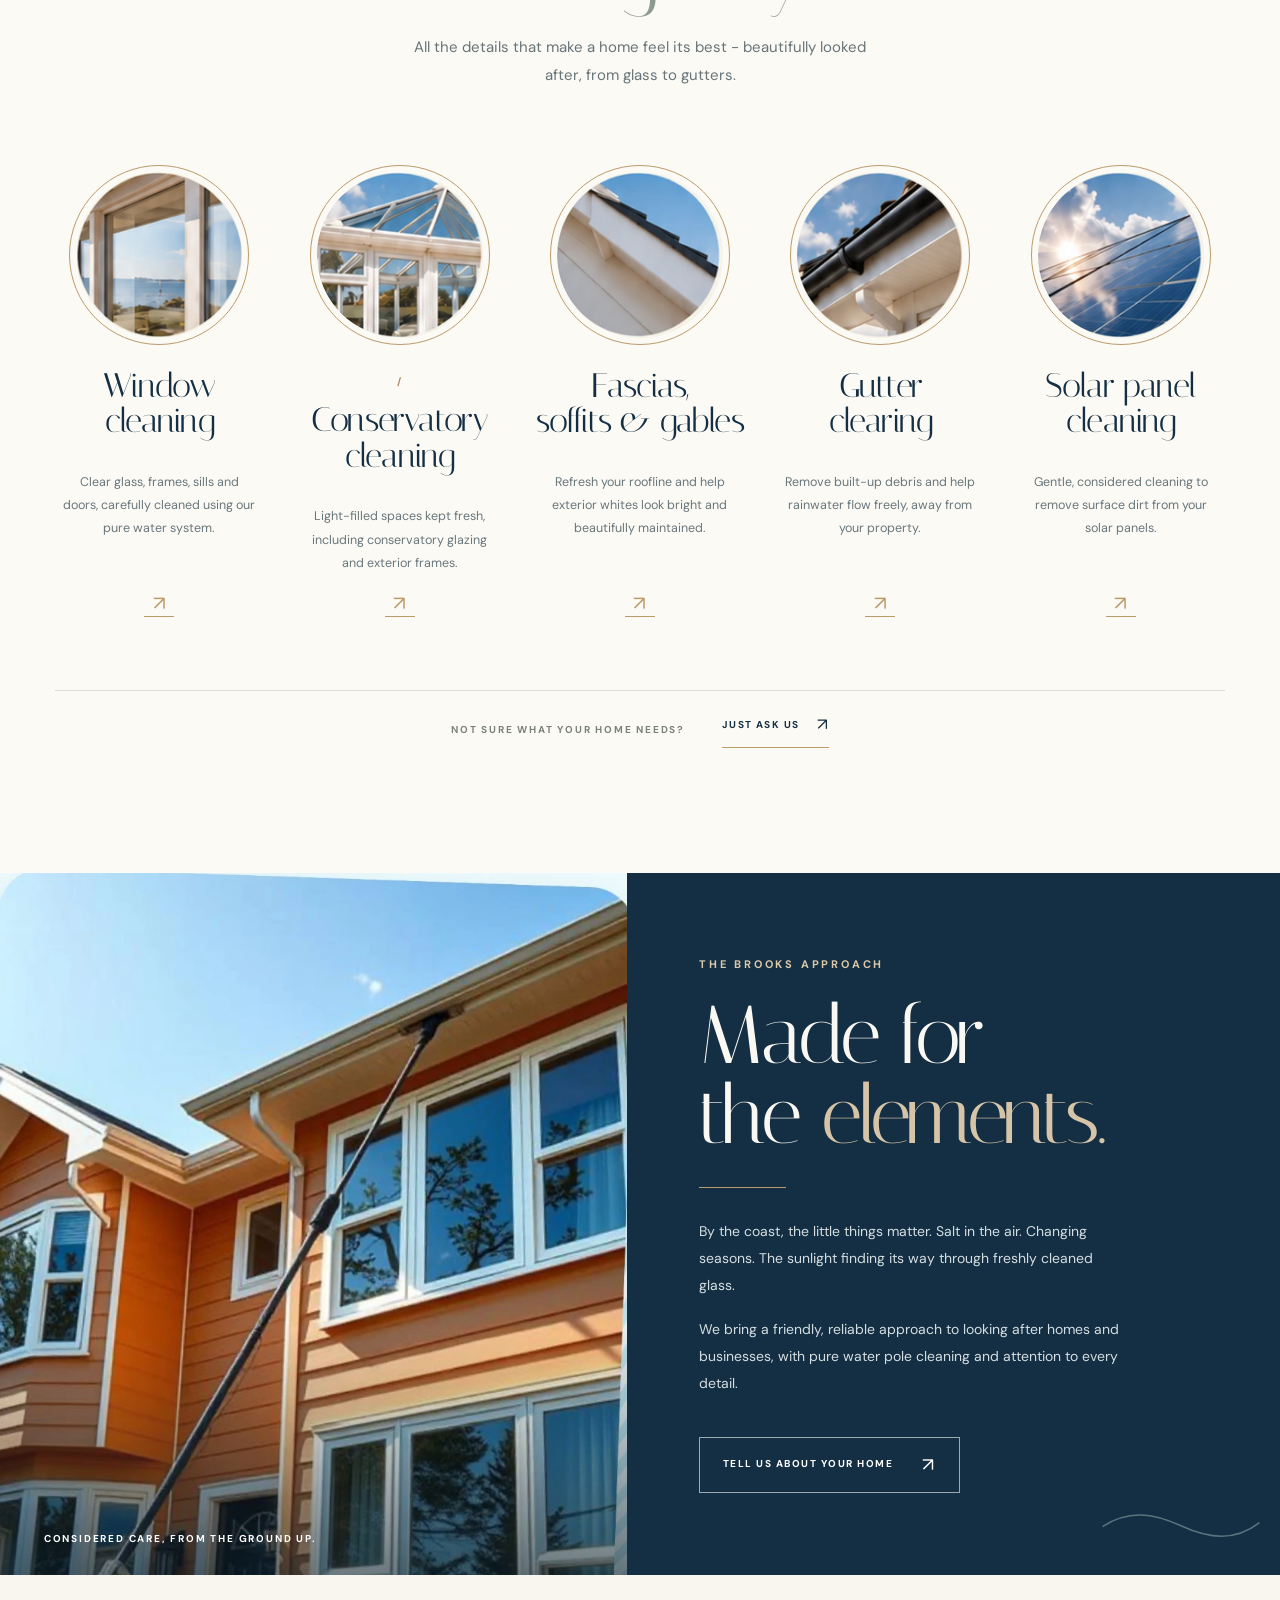
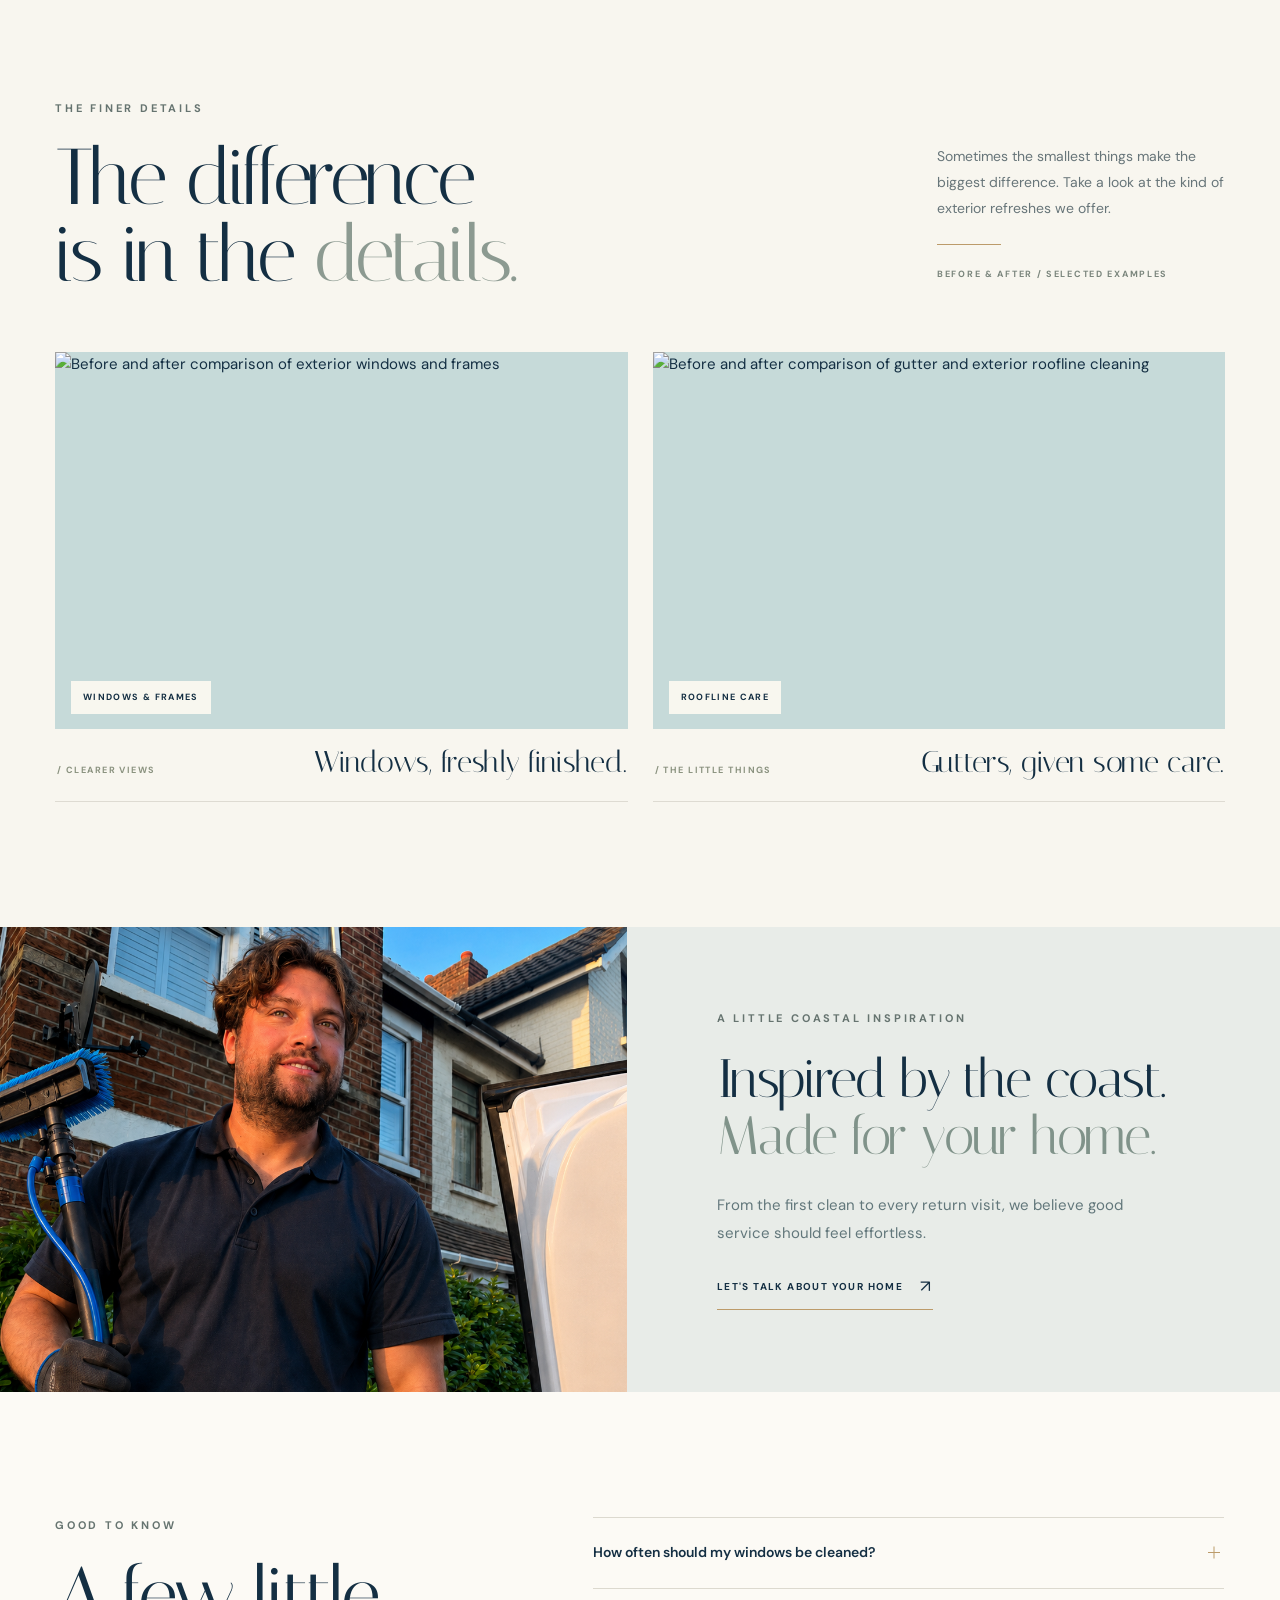
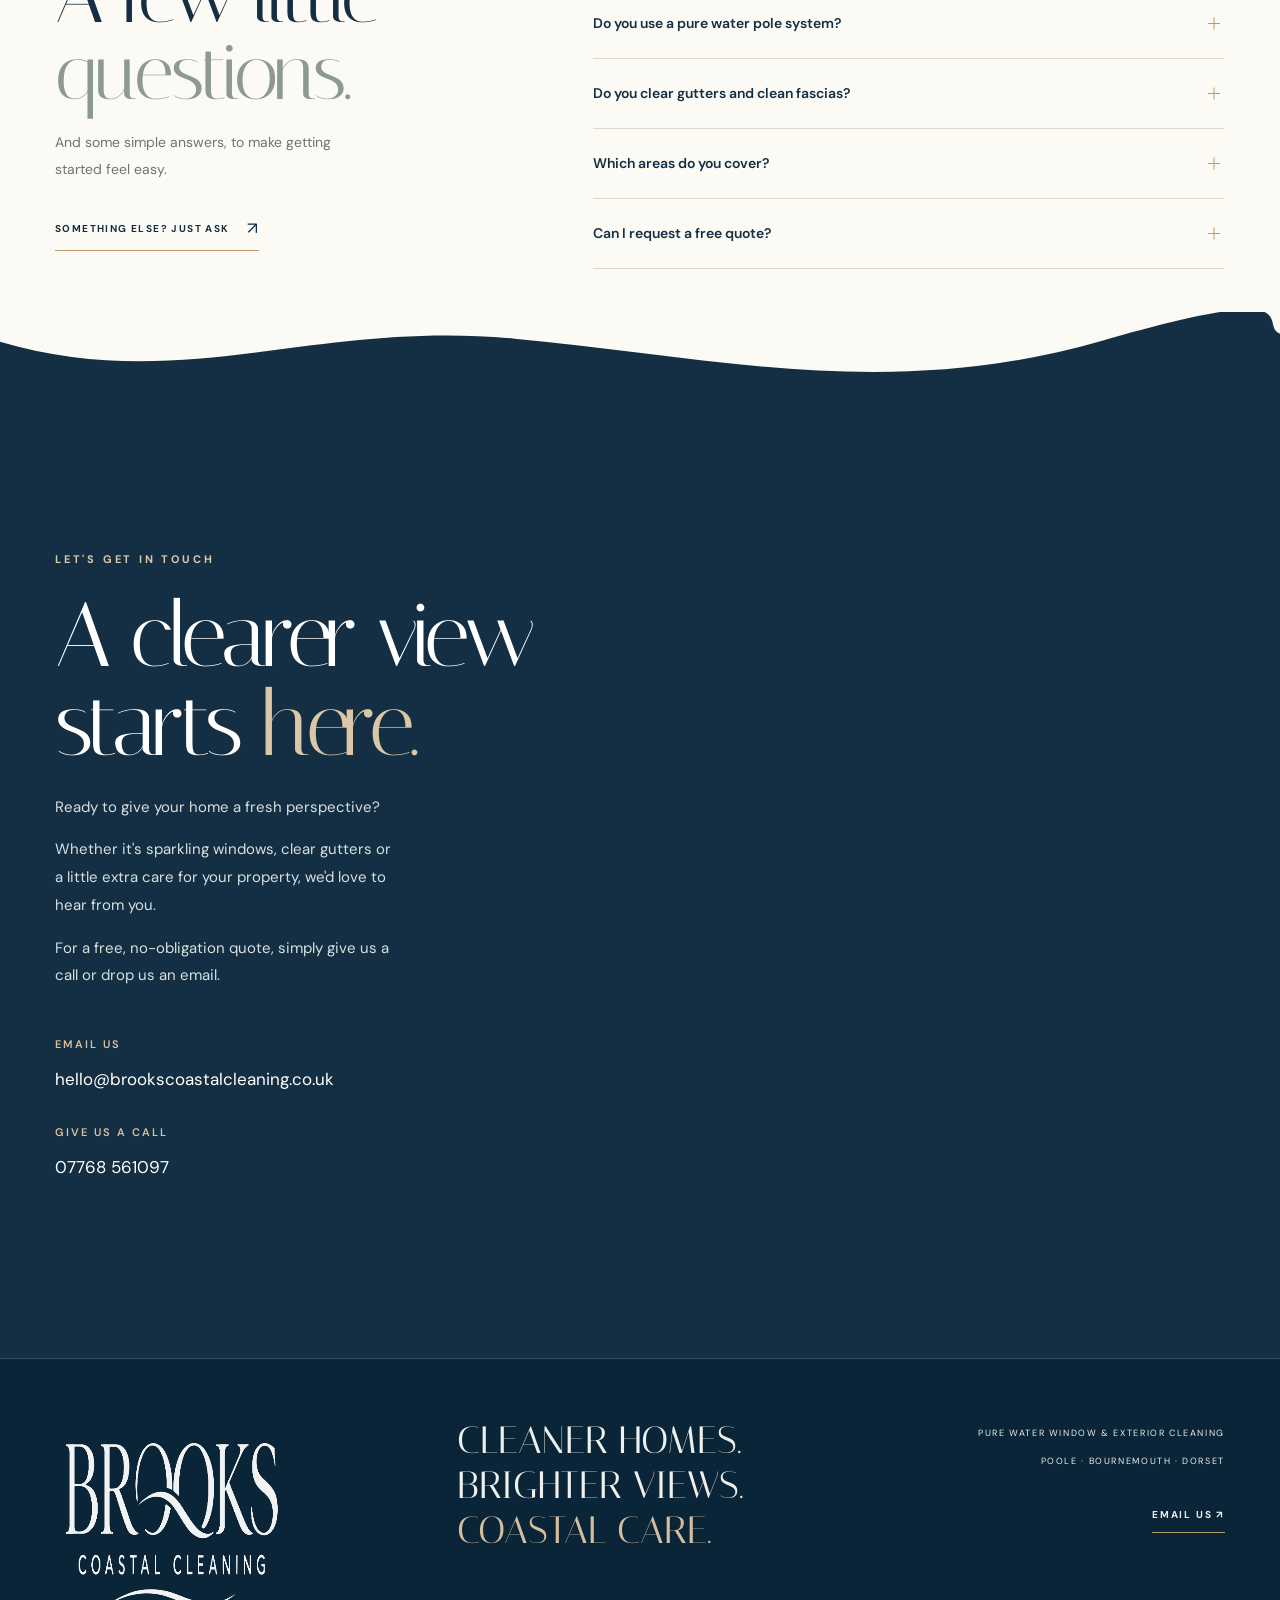
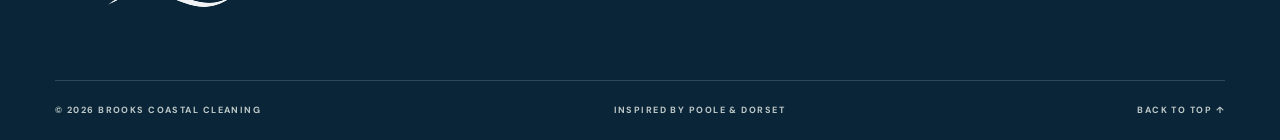
==== commit 770a56b5: "Update index.html" ====
--- a/index.html
+++ b/index.html
@@ -16,7 +16,7 @@
   <div class="announcement"><span>WINDOWS · CONSERVATORIES · EXTERIOR CARE</span><span>INSPIRED BY POOLE & DORSET</span></div>
   <header class="site-header" id="top">
     <div class="container header-inner">
-      <a href="#top" class="brand" aria-label="Brooks Coastal Cleaning, back to top"><img src="assets/brooks-wordmark.png" alt="Brooks Coastal Cleaning" width="507" height="201"></a>
+      <a href="#top" class="brand" aria-label="Brooks Coastal Cleaning, back to top"><img src="brooks-wordmark.png" alt="Brooks Coastal Cleaning" width="507" height="201"></a>
       <nav class="main-nav" id="site-nav" aria-label="Main navigation">
         <a href="#about">OUR APPROACH</a>
         <a href="#services">SERVICES</a>
@@ -41,7 +41,7 @@
           <div class="hero-foot"><span class="round-mark" aria-hidden="true">✳</span> LOCAL CARE. COASTAL ROOTS. CLEARER VIEWS.</div>
         </div>
         <div class="hero-visual">
-          <div class="hero-image-frame"><img src="assets/Modern Coastal Home Overlooking Chalk Cliffs.png" alt="Bright coastal home overlooking the sea and Dorset-style chalk cliffs" fetchpriority="high" width="497" height="782"></div>
+          <div class="hero-image-frame"><img src="Modern Coastal Home Overlooking Chalk Cliffs.png" alt="Bright coastal home overlooking the sea and Dorset-style chalk cliffs" fetchpriority="high" width="497" height="782"></div>
           <div class="hero-image-note"><span class="small-gold-star">✳</span><div><b>THE SOUTH COAST</b><span>Our inspiration, every day.</span></div></div>
           <div class="hero-frame-arc" aria-hidden="true"></div>
         </div>
@@ -56,17 +56,17 @@
       <div class="container">
         <div class="section-intro center"><p class="section-kicker">WHAT WE DO</p><h2 id="services-title">A little care goes<br><em>a long way.</em></h2><p>All the details that make a home feel its best - beautifully looked after, from glass to gutters.</p></div>
         <div class="services-list">
-          <article class="service"><a href="#contact" data-service="Window cleaning" class="service-photo-link" aria-label="Enquire about window cleaning"><img src="assets/windows.webp" alt="Clean windows with a coastal view" loading="lazy" width="360" height="360"></a><span class="service-index"></span><h3>Window<br>cleaning</h3><p>Clear glass, frames, sills and doors, carefully cleaned using our pure water system.</p><a href="#contact" data-service="Window cleaning" class="service-arrow" aria-label="Enquire about window cleaning">↗</a></article>
-          <article class="service"><a href="#contact" data-service="Conservatory cleaning" class="service-photo-link" aria-label="Enquire about conservatory cleaning"><img src="assets/conservatories.webp" alt="Bright, clean conservatory glass" loading="lazy" width="360" height="360"></a><span class="service-index">/</span><h3>Conservatory<br>cleaning</h3><p>Light-filled spaces kept fresh, including conservatory glazing and exterior frames.</p><a href="#contact" data-service="Conservatory cleaning" class="service-arrow" aria-label="Enquire about conservatory cleaning">↗</a></article>
-          <article class="service"><a href="#contact" data-service="Fascias, soffits & gables" class="service-photo-link" aria-label="Enquire about fascia cleaning"><img src="assets/fascias.webp" alt="Fresh white fascias and exterior roofline" loading="lazy" width="360" height="360"></a><span class="service-index"></span><h3>Fascias,<br>soffits & gables</h3><p>Refresh your roofline and help exterior whites look bright and beautifully maintained.</p><a href="#contact" data-service="Fascias, soffits & gables" class="service-arrow" aria-label="Enquire about fascia cleaning">↗</a></article>
-          <article class="service"><a href="#contact" data-service="Gutter clearing" class="service-photo-link" aria-label="Enquire about gutter clearing"><img src="assets/gutters.webp" alt="Clean guttering and white soffit details" loading="lazy" width="360" height="360"></a><span class="service-index"></span><h3>Gutter<br>clearing</h3><p>Remove built-up debris and help rainwater flow freely, away from your property.</p><a href="#contact" data-service="Gutter clearing" class="service-arrow" aria-label="Enquire about gutter clearing">↗</a></article>
-          <article class="service"><a href="#contact" data-service="Solar panel cleaning" class="service-photo-link" aria-label="Enquire about solar panel cleaning"><img src="assets/solar.webp" alt="Solar panels reflecting the blue coastal sky" loading="lazy" width="360" height="360"></a><span class="service-index"></span><h3>Solar panel<br>cleaning</h3><p>Gentle, considered cleaning to remove surface dirt from your solar panels.</p><a href="#contact" data-service="Solar panel cleaning" class="service-arrow" aria-label="Enquire about solar panel cleaning">↗</a></article>
+          <article class="service"><a href="#contact" data-service="Window cleaning" class="service-photo-link" aria-label="Enquire about window cleaning"><img src="windows.webp" alt="Clean windows with a coastal view" loading="lazy" width="360" height="360"></a><span class="service-index"></span><h3>Window<br>cleaning</h3><p>Clear glass, frames, sills and doors, carefully cleaned using our pure water system.</p><a href="#contact" data-service="Window cleaning" class="service-arrow" aria-label="Enquire about window cleaning">↗</a></article>
+          <article class="service"><a href="#contact" data-service="Conservatory cleaning" class="service-photo-link" aria-label="Enquire about conservatory cleaning"><img src="conservatories.webp" alt="Bright, clean conservatory glass" loading="lazy" width="360" height="360"></a><span class="service-index">/</span><h3>Conservatory<br>cleaning</h3><p>Light-filled spaces kept fresh, including conservatory glazing and exterior frames.</p><a href="#contact" data-service="Conservatory cleaning" class="service-arrow" aria-label="Enquire about conservatory cleaning">↗</a></article>
+          <article class="service"><a href="#contact" data-service="Fascias, soffits & gables" class="service-photo-link" aria-label="Enquire about fascia cleaning"><img src="fascias.webp" alt="Fresh white fascias and exterior roofline" loading="lazy" width="360" height="360"></a><span class="service-index"></span><h3>Fascias,<br>soffits & gables</h3><p>Refresh your roofline and help exterior whites look bright and beautifully maintained.</p><a href="#contact" data-service="Fascias, soffits & gables" class="service-arrow" aria-label="Enquire about fascia cleaning">↗</a></article>
+          <article class="service"><a href="#contact" data-service="Gutter clearing" class="service-photo-link" aria-label="Enquire about gutter clearing"><img src="gutters.webp" alt="Clean guttering and white soffit details" loading="lazy" width="360" height="360"></a><span class="service-index"></span><h3>Gutter<br>clearing</h3><p>Remove built-up debris and help rainwater flow freely, away from your property.</p><a href="#contact" data-service="Gutter clearing" class="service-arrow" aria-label="Enquire about gutter clearing">↗</a></article>
+          <article class="service"><a href="#contact" data-service="Solar panel cleaning" class="service-photo-link" aria-label="Enquire about solar panel cleaning"><img src="solar.webp" alt="Solar panels reflecting the blue coastal sky" loading="lazy" width="360" height="360"></a><span class="service-index"></span><h3>Solar panel<br>cleaning</h3><p>Gentle, considered cleaning to remove surface dirt from your solar panels.</p><a href="#contact" data-service="Solar panel cleaning" class="service-arrow" aria-label="Enquire about solar panel cleaning">↗</a></article>
         </div>
         <div class="services-bottom"><span>NOT SURE WHAT YOUR HOME NEEDS?</span><a class="text-link" href="#contact">JUST ASK US <span aria-hidden="true">↗</span></a></div>
       </div>
     </section>
     <section class="feature-story" id="about" aria-labelledby="approach-title">
-      <div class="feature-image"><img src="assets/pole-cleaning.webp" alt="A window cleaner using a water-fed pole to clean the windows of a house" loading="lazy" width="830" height="930"><div class="feature-image-caption">CONSIDERED CARE, FROM THE GROUND UP.</div></div>
+      <div class="feature-image"><img src="pole-cleaning.webp" alt="A window cleaner using a water-fed pole to clean the windows of a house" loading="lazy" width="830" height="930"><div class="feature-image-caption">CONSIDERED CARE, FROM THE GROUND UP.</div></div>
       <div class="feature-copy"><p class="section-kicker section-kicker-light">THE BROOKS APPROACH</p><h2 id="approach-title">Made for<br>the <em>elements.</em></h2><div class="gold-divider"></div><p>By the coast, the little things matter. Salt in the air. Changing seasons. The sunlight finding its way through freshly cleaned glass.</p><p>We bring a friendly, reliable approach to looking after homes and businesses, with pure water pole cleaning and attention to every detail.</p><a class="button button-outline-light" href="#contact">TELL US ABOUT YOUR HOME <span aria-hidden="true">↗</span></a><svg class="feature-wave" viewBox="0 0 210 40" aria-hidden="true"><path d="M2 23C36 1 68 5 105 22s71 21 103-4" fill="none" stroke="currentColor" stroke-width="2"/></svg></div>
     </section>
     <section class="results section-pad" id="results" aria-labelledby="results-title">
@@ -75,7 +75,7 @@
         <div class="work-grid"><figure class="work-card"><div class="work-photo"><img src="https://images.openai.com/static-rsc-4/EjctEp7m7FutiwcX1u155KbdyAK83Xi8ft9cnvAhgOyZ3npOMHRUsjXScmebW-5hEfSGtOnl9vObzkc0k9-Y6V1YWW9saqdYDhFyfrUMr4Z9sqhlgYYKUpfcqyZFo8IkgOkzC9M7VE68gyT7omcpltcyLdeWCfbb09_XrwaIni0?purpose=inline" alt="Before and after comparison of exterior windows and frames" loading="lazy" width="948" height="304"><span class="work-photo-tag">WINDOWS & FRAMES</span></div><figcaption><span>/ CLEARER VIEWS</span><h3>Windows, freshly finished.</h3></figcaption></figure><figure class="work-card"><div class="work-photo"><img src="https://images.openai.com/static-rsc-4/ASKlX89oyJGKCSY_9gmnJVV0eGtGxhEs5M8B3y2nGfXElo0sv-RL0UECWy7T4G8RLMwQOPoFgOPKVpOy4ATrPxRbHBX6r7zIfSj00DbEvttliKkmO1aFk-bHi5jYpXLojj0yysa8AHxDYRjsDRYtrZBaerBX4uBBXdA5Gx6ct1ETupPp7478FggWgMwCvzQz?purpose=fullsize" alt="Before and after comparison of gutter and exterior roofline cleaning" loading="lazy" width="954" height="304"><span class="work-photo-tag">ROOFLINE CARE</span></div><figcaption><span>/ THE LITTLE THINGS</span><h3>Gutters, given some care.</h3></figcaption></figure></div>
       </div>
     </section>
-    <section class="coastal-band" aria-labelledby="coastal-title"><div class="coastal-band-image"><img src="assets/Jonny.PNG" loading="lazy" alt="Softly lit waves meeting a peaceful sandy shoreline" width="1160" height="564"></div><div class="coastal-band-content"><p class="section-kicker">A LITTLE COASTAL INSPIRATION</p><h2 id="coastal-title">Inspired by the coast.<br><em>Made for your home.</em></h2><p>From the first clean to every return visit, we believe good service should feel effortless.</p><a href="#contact" class="text-link">LET'S TALK ABOUT YOUR HOME <span aria-hidden="true">↗</span></a></div></section>
+    <section class="coastal-band" aria-labelledby="coastal-title"><div class="coastal-band-image"><img src="Jonny.PNG" loading="lazy" alt="Softly lit waves meeting a peaceful sandy shoreline" width="1160" height="564"></div><div class="coastal-band-content"><p class="section-kicker">A LITTLE COASTAL INSPIRATION</p><h2 id="coastal-title">Inspired by the coast.<br><em>Made for your home.</em></h2><p>From the first clean to every return visit, we believe good service should feel effortless.</p><a href="#contact" class="text-link">LET'S TALK ABOUT YOUR HOME <span aria-hidden="true">↗</span></a></div></section>
     <section class="faq section-pad" id="faq" aria-labelledby="faq-title"><div class="container faq-grid"><div class="faq-intro"><p class="section-kicker">GOOD TO KNOW</p><h2 id="faq-title">A few little<br><em>questions.</em></h2><p>And some simple answers, to make getting started feel easy.</p><a href="#contact" class="text-link">SOMETHING ELSE? JUST ASK <span aria-hidden="true">↗</span></a></div><div class="faq-list"><details><summary>How often should my windows be cleaned?<span class="faq-plus" aria-hidden="true"></span></summary><p>We offer regular window cleaning visits as well as one-off cleans. Tell us a little about your property and we can suggest a suitable schedule.</p></details><details><summary>Do you use a pure water pole system?<span class="faq-plus" aria-hidden="true"></span></summary><p>Yes. Our pure water pole system allows us to clean exterior glass and frames from the ground where appropriate, leaving them to dry naturally.</p></details><details><summary>Do you clear gutters and clean fascias?<span class="faq-plus" aria-hidden="true"></span></summary><p>Yes. We can help with gutter clearing and cleaning fascias, soffits and gables. Just select the service when you enquire.</p></details><details><summary>Which areas do you cover?<span class="faq-plus" aria-hidden="true"></span></summary><p>We focus on Poole, Bournemouth and surrounding Dorset and South Coast areas. Send us your postcode and we'll confirm whether we can help.</p></details><details><summary>Can I request a free quote?<span class="faq-plus" aria-hidden="true"></span></summary><p>Of course. Tell us what needs cleaning and where you're based. We'll be happy to discuss your requirements and provide a quote.</p></details></div></div></section>
     <section class="quote-section" id="contact" aria-labelledby="contact-title"><div class="quote-wave" aria-hidden="true"><svg viewBox="0 0 1440 84" preserveAspectRatio="none"><path d="M0 30C205 84 352 8 579 27S1001 91 1240 29 1415 14 1440 22V84H0Z"></path></svg></div><div class="container quote-layout"><div class="quote-copy"><p class="section-kicker section-kicker-light">LET'S GET IN TOUCH</p><h2 id="contact-title">A clearer view<br>starts <em>here.</em></h2>  <p>Ready to give your home a fresh perspective?</p>
 
@@ -99,7 +99,7 @@
 
 </div></section>
   </main>
-  <footer class="site-footer"><div class="container footer-main"><a href="#top" aria-label="Back to Brooks Coastal Cleaning home" class="footer-brand"><img src="assets/brooks-wordmark.png" alt="Brooks Coastal Cleaning" width="507" height="201"></a><div class="footer-tagline">CLEANER HOMES.<br>BRIGHTER VIEWS.<br><em>COASTAL CARE.</em></div><div class="footer-right"><p>PURE WATER WINDOW & EXTERIOR CLEANING</p><p>POOLE · BOURNEMOUTH · DORSET</p><a href="mailto:hello@brookscoastalcleaning.co.uk">EMAIL US <span aria-hidden="true">↗</span></a></div></div><div class="container footer-bottom"><span>© <span id="year">2026</span> BROOKS COASTAL CLEANING</span><span>INSPIRED BY POOLE & DORSET</span><a href="#top">BACK TO TOP ↑</a></div></footer>
+  <footer class="site-footer"><div class="container footer-main"><a href="#top" aria-label="Back to Brooks Coastal Cleaning home" class="footer-brand"><img src="brooks-wordmark.png" alt="Brooks Coastal Cleaning" width="507" height="201"></a><div class="footer-tagline">CLEANER HOMES.<br>BRIGHTER VIEWS.<br><em>COASTAL CARE.</em></div><div class="footer-right"><p>PURE WATER WINDOW & EXTERIOR CLEANING</p><p>POOLE · BOURNEMOUTH · DORSET</p><a href="mailto:hello@brookscoastalcleaning.co.uk">EMAIL US <span aria-hidden="true">↗</span></a></div></div><div class="container footer-bottom"><span>© <span id="year">2026</span> BROOKS COASTAL CLEANING</span><span>INSPIRED BY POOLE & DORSET</span><a href="#top">BACK TO TOP ↑</a></div></footer>
   <script src="script.js"></script>
 </body>
 </html>
--- a/styles.css
+++ b/styles.css
@@ -14,3 +14,42 @@
 @media(prefers-reduced-motion:reduce){html{scroll-behavior:auto}*,*::before,*::after{transition-duration:.01ms!important;animation-duration:.01ms!important}}
 /* Allow editorial headings to wrap naturally on narrower desktop panels. */
 .coastal-band-content h2{white-space:normal;font-size:clamp(49px,4.2vw,67px)}
+
+.contact-details {
+  margin-top: 45px;
+}
+
+.contact-item {
+  margin-bottom: 30px;
+}
+
+.contact-label {
+  display: block;
+  font-size: 11px;
+  letter-spacing: 2px;
+  font-weight: 600;
+  color: #d8c19e;
+  margin-bottom: 12px;
+}
+
+.contact-item a {
+  display: inline-block;
+  font-size: 17px;
+  color: #ffffff;
+  text-decoration: none;
+  transition: color 0.3s ease;
+}
+
+.contact-item a:hover {
+  color: #d8c19e;
+}
+
+/* Fix footer logo proportions */
+.footer-logo img {
+  width: 240px;
+  height: auto;
+  max-width: 100%;
+  object-fit: contain;
+}
+
+
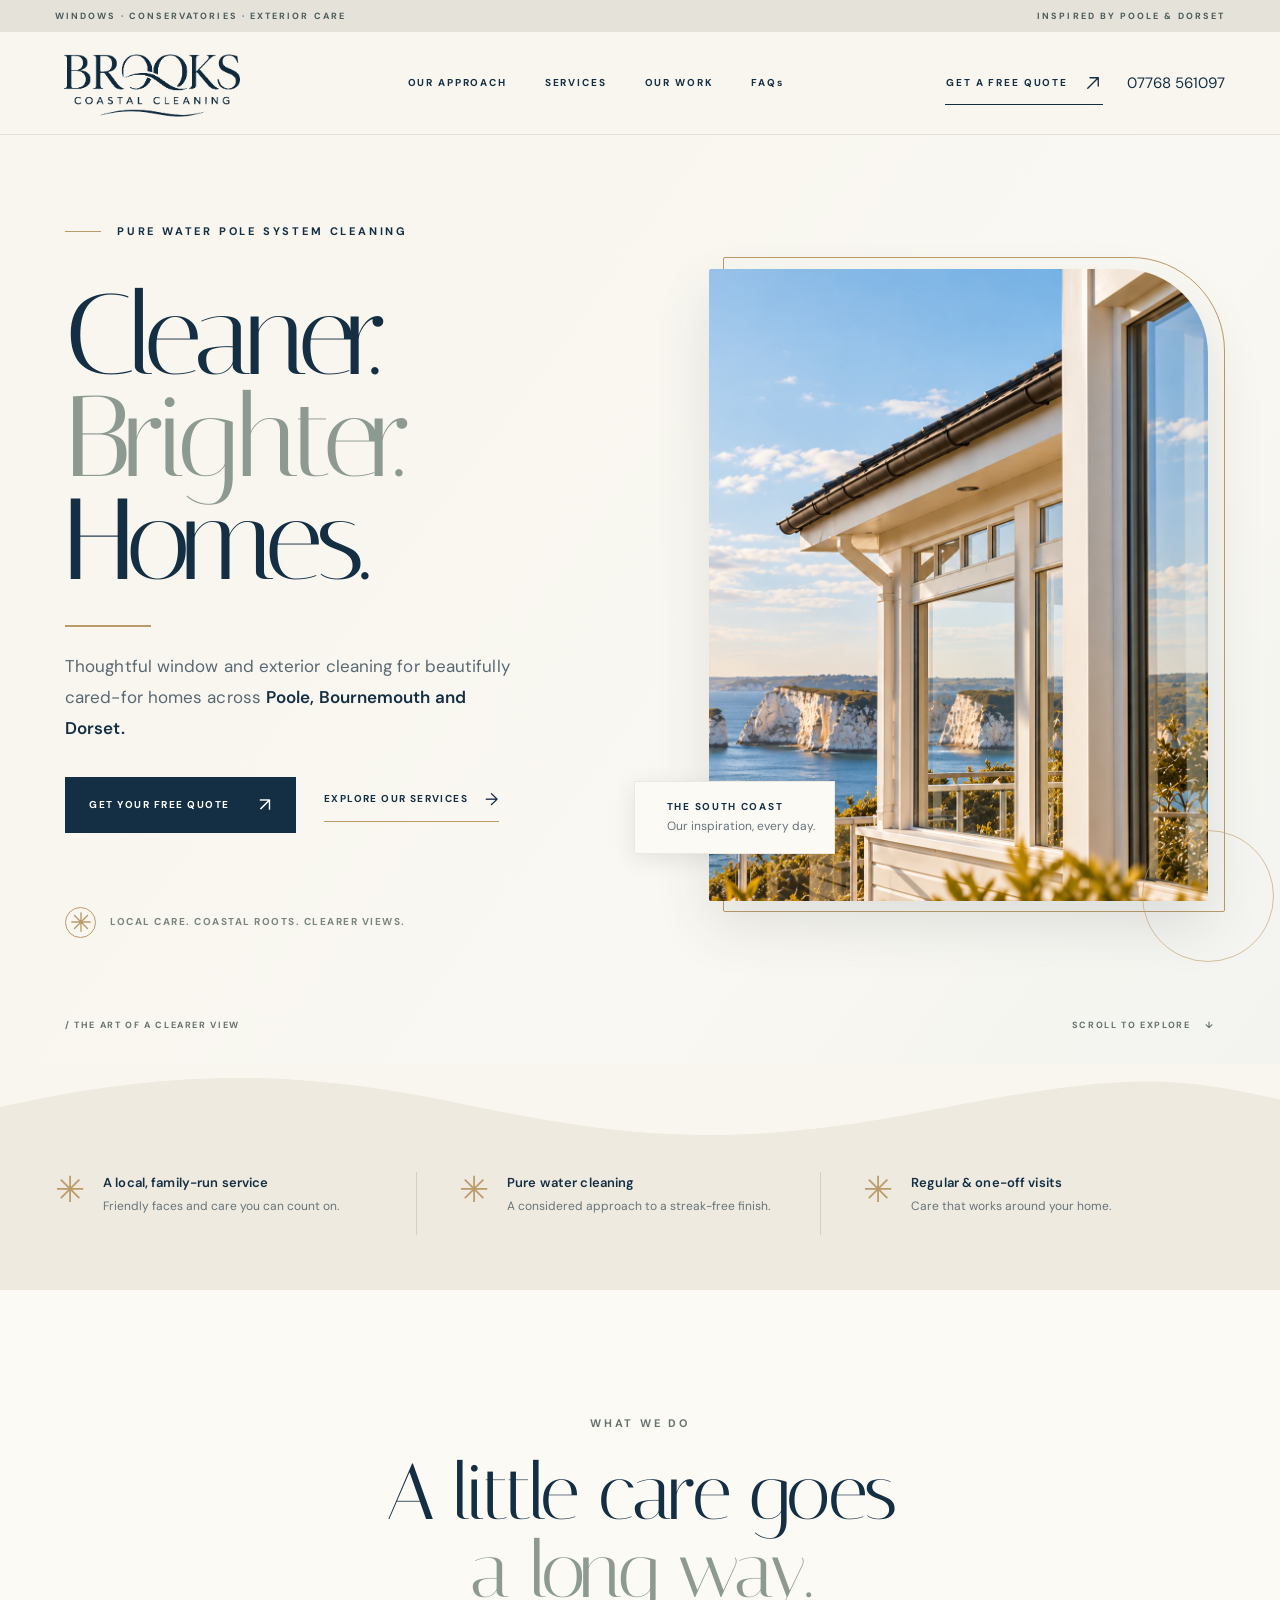
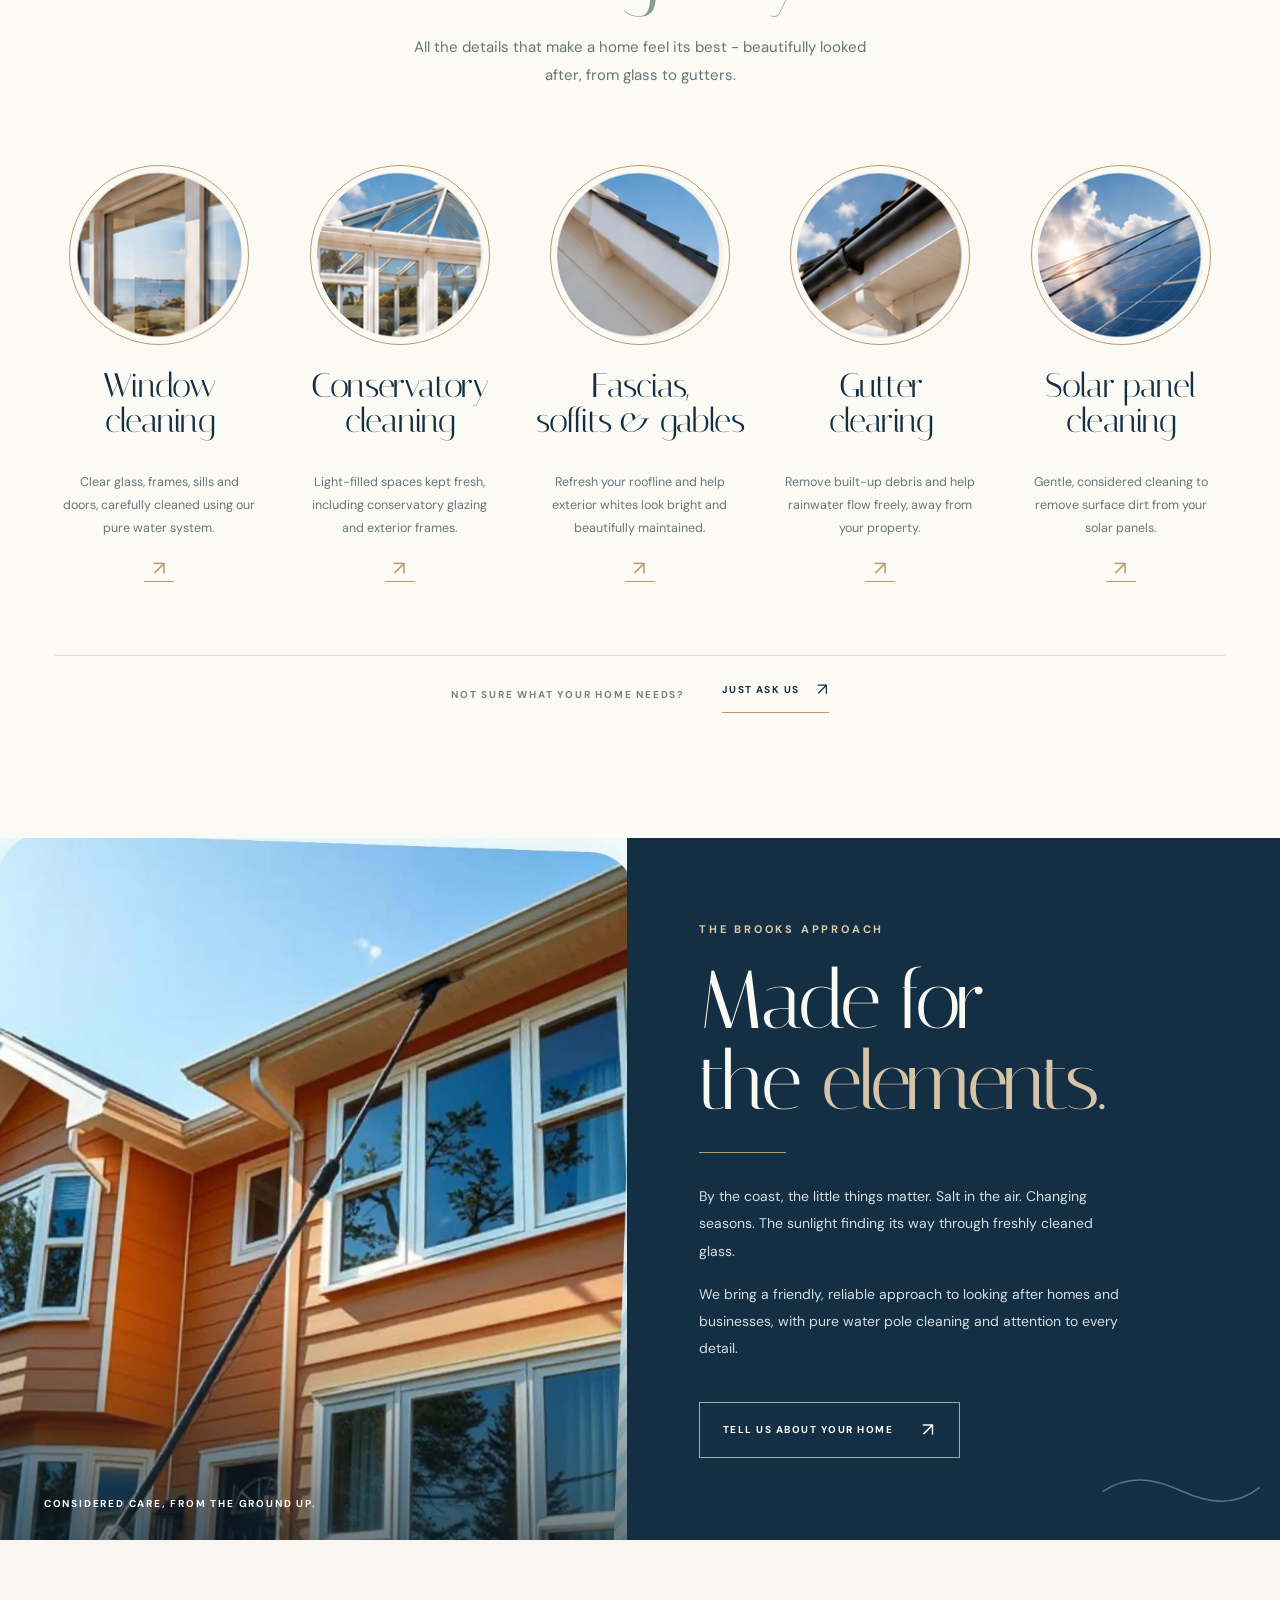
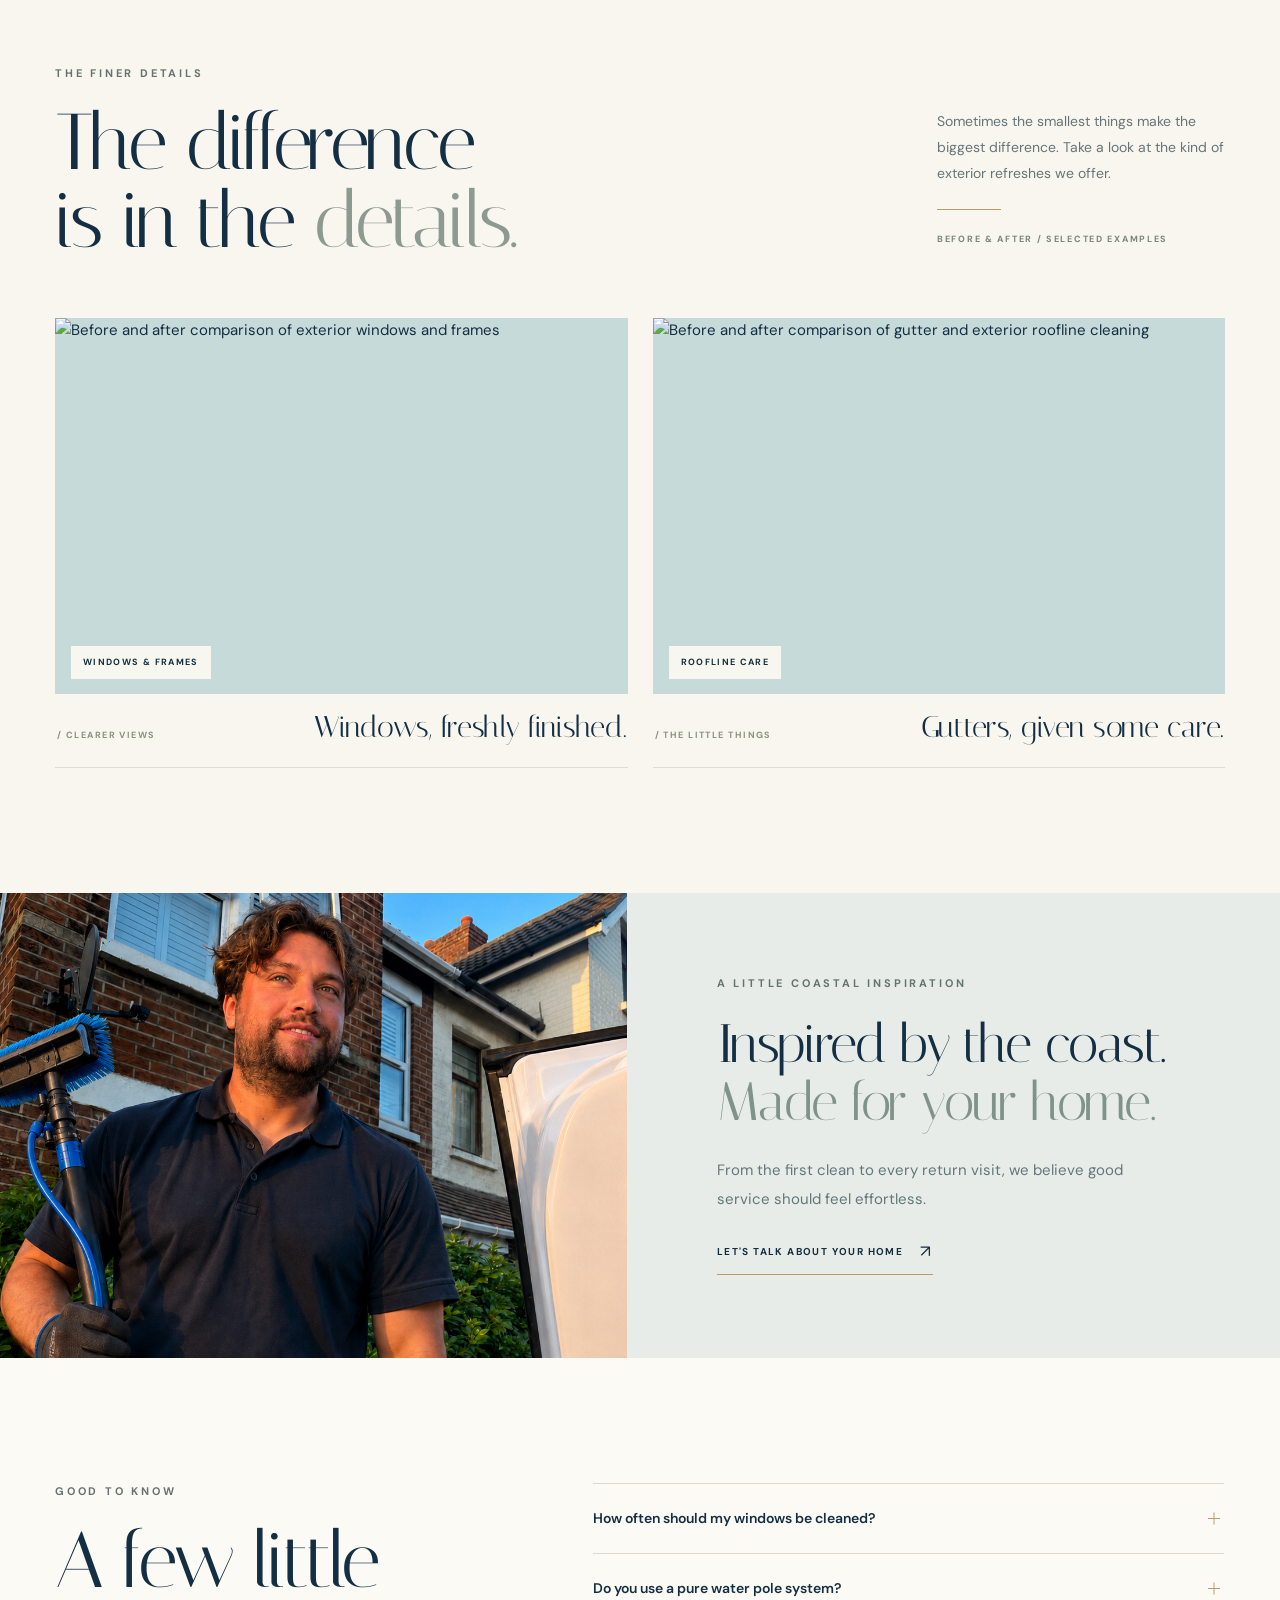
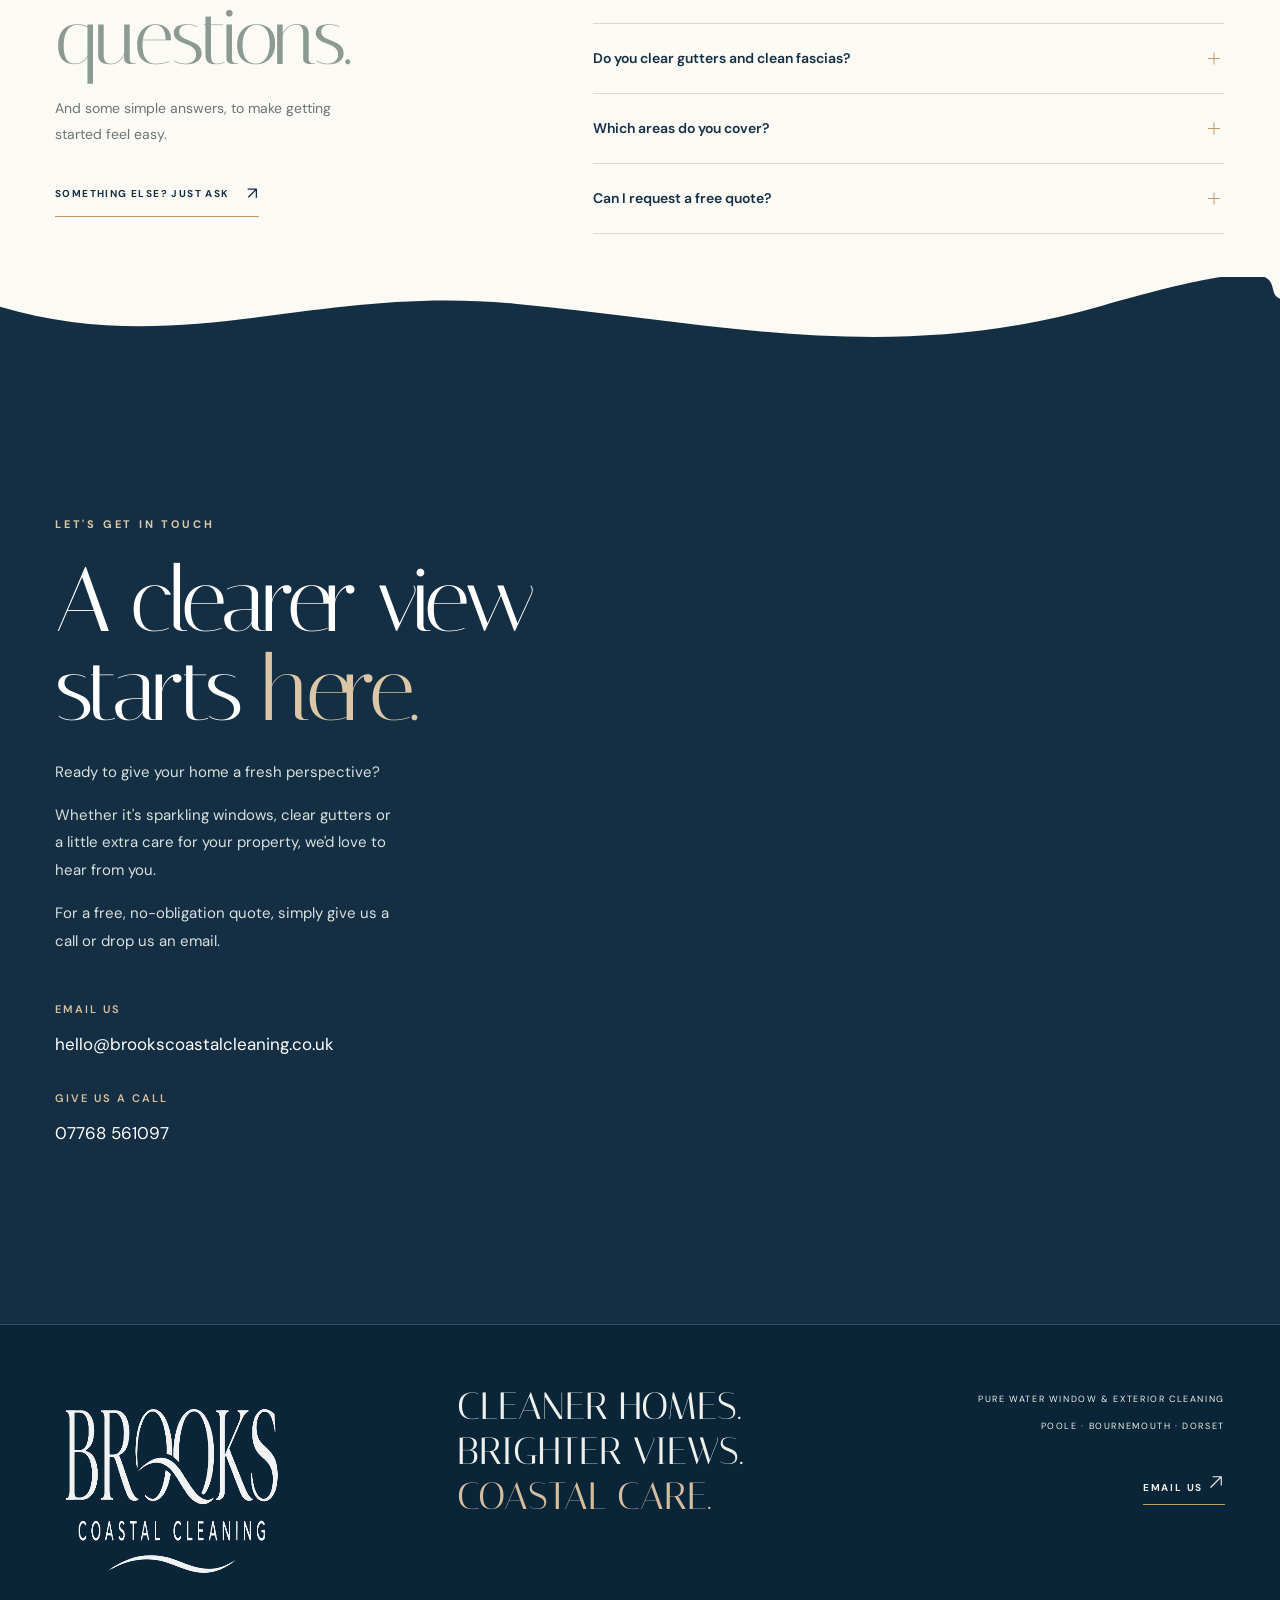
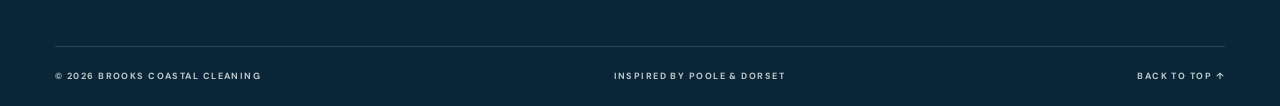
==== commit 1c3d1ade: "Improve accessibility and footer structure in index.html Updated the index.html file to enhance acce" ====
--- a/index.html
+++ b/index.html
@@ -11,7 +11,7 @@
   <link href="https://fonts.googleapis.com/css2?family=DM+Sans:wght@400;500;600;700&family=Italiana&display=swap" rel="stylesheet">
   <link rel="stylesheet" href="styles.css">
 </head>
-<body>
+<body id="top">
   <a class="skip-link" href="#main">Skip to content</a>
   <div class="announcement"><span>WINDOWS · CONSERVATORIES · EXTERIOR CARE</span><span>INSPIRED BY POOLE & DORSET</span></div>
   <header class="site-header" id="top">
@@ -22,9 +22,21 @@
         <a href="#services">SERVICES</a>
         <a href="#results">OUR WORK</a>
         <a href="#faq">FAQs</a>
-        <a href="#contact" class="mobile-nav-cta">ENQUIRE NOW <span aria-hidden="true">↗</span></a>
-      </nav>
-      <a class="header-cta" href="#contact">GET A FREE QUOTE <span aria-hidden="true">↗</span></a>
+        <a href="#contact" class="mobile-nav-cta">ENQUIRE NOW <span class="text-arrow" aria-hidden="true">&#8599;&#65038;</span></a>
+      </nav>    
+      <a class="header-cta" href="#contact">
+        GET A FREE QUOTE
+        <svg class="icon-arrow" viewBox="0 0 24 24"
+             width="18" height="18"
+             fill="none" stroke="currentColor"
+             stroke-width="1.8"
+             stroke-linecap="round"
+             stroke-linejoin="round"
+             aria-hidden="true">
+          <path d="M5 19L19 5M8 5h11v11"/>
+        </svg>
+      </a>
+      <a class="header-phone" href="tel:+447768561097" aria-label="Call Brooks Coastal Cleaning on 07768 561097">07768 561097</a>
       <button class="menu-toggle" type="button" aria-label="Open menu" aria-controls="site-nav" aria-expanded="false"><span></span><span></span><span></span></button>
     </div>
   </header>
@@ -37,12 +49,33 @@
           <h1 id="hero-title">Cleaner.<br><em>Brighter.</em><br>Homes.</h1>
           <div class="short-gold-line"></div>
           <p class="hero-description">Thoughtful window and exterior cleaning for beautifully cared-for homes across <strong>Poole, Bournemouth and Dorset.</strong></p>
-          <div class="hero-actions"><a class="button button-primary" href="#contact">GET YOUR FREE QUOTE <span aria-hidden="true">↗</span></a><a class="text-link" href="#services">EXPLORE OUR SERVICES <span aria-hidden="true">→</span></a></div>
-          <div class="hero-foot"><span class="round-mark" aria-hidden="true">✳</span> LOCAL CARE. COASTAL ROOTS. CLEARER VIEWS.</div>
+          <div class="hero-actions"><a class="button button-primary" href="#contact">GET YOUR FREE QUOTE <span class="text-arrow" aria-hidden="true">&#8599;&#65038;</span></a><a class="text-link" href="#services">EXPLORE OUR SERVICES <span aria-hidden="true">→</span></a></div>
+          <div class="hero-foot">
+<span class="round-mark" aria-hidden="true">
+  <svg viewBox="0 0 24 24"
+       width="22" height="22"
+       fill="none"
+       stroke="currentColor"
+       stroke-width="1.5"
+       stroke-linecap="round">
+    <path d="M12 2V22 M2 12H22
+             M4.93 4.93L19.07 19.07
+             M19.07 4.93L4.93 19.07"/>
+  </svg>
+</span>
+ LOCAL CARE. COASTAL ROOTS. CLEARER VIEWS.</div>
         </div>
         <div class="hero-visual">
           <div class="hero-image-frame"><img src="Modern Coastal Home Overlooking Chalk Cliffs.png" alt="Bright coastal home overlooking the sea and Dorset-style chalk cliffs" fetchpriority="high" width="497" height="782"></div>
-          <div class="hero-image-note"><span class="small-gold-star">✳</span><div><b>THE SOUTH COAST</b><span>Our inspiration, every day.</span></div></div>
+          <div class="hero-image-note"><span class="small-gold-star" aria-hidden="true">
+  <svg class="icon-star" viewBox="0 0 24 24"
+       fill="none" stroke="currentColor"
+       stroke-width="1.7" stroke-linecap="round">
+    <path d="M12 2v20M2 12h20
+             M4.93 4.93l14.14 14.14
+             M19.07 4.93L4.93 19.07"/>
+  </svg>
+</span><div><b>THE SOUTH COAST</b><span>Our inspiration, every day.</span></div></div>
           <div class="hero-frame-arc" aria-hidden="true"></div>
         </div>
       </div>
@@ -50,24 +83,94 @@
     </section>
     <div class="wave-divider wave-cream-to-sand" aria-hidden="true"><svg viewBox="0 0 1440 90" preserveAspectRatio="none"><path d="M0 46C197 4 335 6 522 43S826 91 1050 49 1325 14 1440 38V90H0Z"/></svg></div>
     <section class="reassurance" aria-label="Reasons to choose Brooks">
-      <div class="container reassurance-grid"><div class="reassurance-item"><span class="reassurance-number">*</span><div><b>A local, family-run service</b><span>Friendly faces and care you can count on.</span></div></div><div class="reassurance-item"><span class="reassurance-number">*</span><div><b>Pure water cleaning</b><span>A considered approach to a streak-free finish.</span></div></div><div class="reassurance-item"><span class="reassurance-number">*</span><div><b>Regular & one-off visits</b><span>Care that works around your home.</span></div></div></div>
-    </section>
-    <section class="services section-pad" id="services" aria-labelledby="services-title">
-      <div class="container">
-        <div class="section-intro center"><p class="section-kicker">WHAT WE DO</p><h2 id="services-title">A little care goes<br><em>a long way.</em></h2><p>All the details that make a home feel its best - beautifully looked after, from glass to gutters.</p></div>
-        <div class="services-list">
-          <article class="service"><a href="#contact" data-service="Window cleaning" class="service-photo-link" aria-label="Enquire about window cleaning"><img src="windows.webp" alt="Clean windows with a coastal view" loading="lazy" width="360" height="360"></a><span class="service-index"></span><h3>Window<br>cleaning</h3><p>Clear glass, frames, sills and doors, carefully cleaned using our pure water system.</p><a href="#contact" data-service="Window cleaning" class="service-arrow" aria-label="Enquire about window cleaning">↗</a></article>
-          <article class="service"><a href="#contact" data-service="Conservatory cleaning" class="service-photo-link" aria-label="Enquire about conservatory cleaning"><img src="conservatories.webp" alt="Bright, clean conservatory glass" loading="lazy" width="360" height="360"></a><span class="service-index">/</span><h3>Conservatory<br>cleaning</h3><p>Light-filled spaces kept fresh, including conservatory glazing and exterior frames.</p><a href="#contact" data-service="Conservatory cleaning" class="service-arrow" aria-label="Enquire about conservatory cleaning">↗</a></article>
-          <article class="service"><a href="#contact" data-service="Fascias, soffits & gables" class="service-photo-link" aria-label="Enquire about fascia cleaning"><img src="fascias.webp" alt="Fresh white fascias and exterior roofline" loading="lazy" width="360" height="360"></a><span class="service-index"></span><h3>Fascias,<br>soffits & gables</h3><p>Refresh your roofline and help exterior whites look bright and beautifully maintained.</p><a href="#contact" data-service="Fascias, soffits & gables" class="service-arrow" aria-label="Enquire about fascia cleaning">↗</a></article>
-          <article class="service"><a href="#contact" data-service="Gutter clearing" class="service-photo-link" aria-label="Enquire about gutter clearing"><img src="gutters.webp" alt="Clean guttering and white soffit details" loading="lazy" width="360" height="360"></a><span class="service-index"></span><h3>Gutter<br>clearing</h3><p>Remove built-up debris and help rainwater flow freely, away from your property.</p><a href="#contact" data-service="Gutter clearing" class="service-arrow" aria-label="Enquire about gutter clearing">↗</a></article>
-          <article class="service"><a href="#contact" data-service="Solar panel cleaning" class="service-photo-link" aria-label="Enquire about solar panel cleaning"><img src="solar.webp" alt="Solar panels reflecting the blue coastal sky" loading="lazy" width="360" height="360"></a><span class="service-index"></span><h3>Solar panel<br>cleaning</h3><p>Gentle, considered cleaning to remove surface dirt from your solar panels.</p><a href="#contact" data-service="Solar panel cleaning" class="service-arrow" aria-label="Enquire about solar panel cleaning">↗</a></article>
-        </div>
-        <div class="services-bottom"><span>NOT SURE WHAT YOUR HOME NEEDS?</span><a class="text-link" href="#contact">JUST ASK US <span aria-hidden="true">↗</span></a></div>
-      </div>
-    </section>
-    <section class="feature-story" id="about" aria-labelledby="approach-title">
-      <div class="feature-image"><img src="pole-cleaning.webp" alt="A window cleaner using a water-fed pole to clean the windows of a house" loading="lazy" width="830" height="930"><div class="feature-image-caption">CONSIDERED CARE, FROM THE GROUND UP.</div></div>
-      <div class="feature-copy"><p class="section-kicker section-kicker-light">THE BROOKS APPROACH</p><h2 id="approach-title">Made for<br>the <em>elements.</em></h2><div class="gold-divider"></div><p>By the coast, the little things matter. Salt in the air. Changing seasons. The sunlight finding its way through freshly cleaned glass.</p><p>We bring a friendly, reliable approach to looking after homes and businesses, with pure water pole cleaning and attention to every detail.</p><a class="button button-outline-light" href="#contact">TELL US ABOUT YOUR HOME <span aria-hidden="true">↗</span></a><svg class="feature-wave" viewBox="0 0 210 40" aria-hidden="true"><path d="M2 23C36 1 68 5 105 22s71 21 103-4" fill="none" stroke="currentColor" stroke-width="2"/></svg></div>
+      <div class="container reassurance-grid"><div class="reassurance-item"><span class="small-gold-star" aria-hidden="true">&#10035;&#65038;</span><div><b>A local, family-run service</b><span>Friendly faces and care you can count on.</span></div></div><div class="reassurance-item"><span class="small-gold-star" aria-hidden="true">&#10035;&#65038;</span><div><b>Pure water cleaning</b><span>A considered approach to a streak-free finish.</span></div></div><div class="reassurance-item"><span class="small-gold-star" aria-hidden="true">&#10035;&#65038;</span><div><b>Regular & one-off visits</b><span>Care that works around your home.</span></div></div></div>
+    </section>
+<section class="services section-pad" id="services" aria-labelledby="services-title">
+  <div class="container">
+
+    <div class="section-intro center">
+      <p class="section-kicker">WHAT WE DO</p>
+      <h2 id="services-title">A little care goes<br><em>a long way.</em></h2>
+      <p>All the details that make a home feel its best - beautifully looked after, from glass to gutters.</p>
+    </div>
+
+    <div class="services-list">
+
+      <!-- Window Cleaning -->
+      <article class="service">
+        <a href="#contact" data-service="Window cleaning" class="service-photo-link" aria-label="Enquire about window cleaning">
+          <img src="windows.webp" alt="Clean windows with a coastal view" loading="lazy" width="360" height="360">
+        </a>
+        <span class="service-index"></span>
+        <h3>Window<br>cleaning</h3>
+        <p>Clear glass, frames, sills and doors, carefully cleaned using our pure water system.</p>
+        <a href="#contact" data-service="Window cleaning" class="service-arrow" aria-label="Enquire about window cleaning">&#8599;&#65038;</a>
+      </article>
+
+      <!-- Conservatory Cleaning -->
+      <article class="service">
+        <a href="#contact" data-service="Conservatory cleaning" class="service-photo-link" aria-label="Enquire about conservatory cleaning">
+          <img src="conservatories.webp" alt="Bright, clean conservatory glass" loading="lazy" width="360" height="360">
+        </a>
+        <span class="service-index"></span>
+        <h3>Conservatory<br>cleaning</h3>
+        <p>Light-filled spaces kept fresh, including conservatory glazing and exterior frames.</p>
+        <a href="#contact" data-service="Conservatory cleaning" class="service-arrow" aria-label="Enquire about conservatory cleaning">&#8599;&#65038;</a>
+      </article>
+
+      <!-- Fascias, Soffits & Gables -->
+      <article class="service">
+        <a href="#contact" data-service="Fascias, soffits & gables" class="service-photo-link" aria-label="Enquire about fascia cleaning">
+          <img src="fascias.webp" alt="Fresh white fascias and exterior roofline" loading="lazy" width="360" height="360">
+        </a>
+        <span class="service-index"></span>
+        <h3>Fascias,<br>soffits & gables</h3>
+        <p>Refresh your roofline and help exterior whites look bright and beautifully maintained.</p>
+        <a href="#contact" data-service="Fascias, soffits & gables" class="service-arrow" aria-label="Enquire about fascia cleaning">&#8599;&#65038;</a>
+      </article>
+
+      <!-- Gutter Clearing -->
+      <article class="service">
+        <a href="#contact" data-service="Gutter clearing" class="service-photo-link" aria-label="Enquire about gutter clearing">
+          <img src="gutters.webp" alt="Clean guttering and white soffit details" loading="lazy" width="360" height="360">
+        </a>
+        <span class="service-index"></span>
+        <h3>Gutter<br>clearing</h3>
+        <p>Remove built-up debris and help rainwater flow freely, away from your property.</p>
+        <a href="#contact" data-service="Gutter clearing" class="service-arrow" aria-label="Enquire about gutter clearing">&#8599;&#65038;</a>
+      </article>
+
+      <!-- Solar Panel Cleaning -->
+      <article class="service">
+        <a href="#contact" data-service="Solar panel cleaning" class="service-photo-link" aria-label="Enquire about solar panel cleaning">
+          <img src="solar.webp" alt="Solar panels reflecting the blue coastal sky" loading="lazy" width="360" height="360">
+        </a>
+        <span class="service-index"></span>
+        <h3>Solar panel<br>cleaning</h3>
+        <p>Gentle, considered cleaning to remove surface dirt from your solar panels.</p>
+        <a href="#contact" data-service="Solar panel cleaning" class="service-arrow" aria-label="Enquire about solar panel cleaning">&#8599;&#65038;</a>
+      </article>
+
+    </div>
+
+    <div class="services-bottom">
+      <span>NOT SURE WHAT YOUR HOME NEEDS?</span>
+      <a class="text-link" href="#contact">
+        JUST ASK US
+        <span class="text-arrow" aria-hidden="true">&#8599;&#65038;</span>
+      </a>
+    </div>
+
+  </div>
+</section>
+
+<section class="feature-story" id="about" aria-labelledby="approach-title">
+  <div class="feature-image">
+    <img src="pole-cleaning.webp" alt="A window cleaner using a water-fed pole to clean the windows of a house" loading="lazy" width="830" height="930">
+    <div class="feature-image-caption">CONSIDERED CARE, FROM THE GROUND UP.</div>
+  </div>
+
+      <div class="feature-copy"><p class="section-kicker section-kicker-light">THE BROOKS APPROACH</p><h2 id="approach-title">Made for<br>the <em>elements.</em></h2><div class="gold-divider"></div><p>By the coast, the little things matter. Salt in the air. Changing seasons. The sunlight finding its way through freshly cleaned glass.</p><p>We bring a friendly, reliable approach to looking after homes and businesses, with pure water pole cleaning and attention to every detail.</p><a class="button button-outline-light" href="#contact">TELL US ABOUT YOUR HOME <span class="text-arrow" aria-hidden="true">&#8599;&#65038;</span></a><svg class="feature-wave" viewBox="0 0 210 40" aria-hidden="true"><path d="M2 23C36 1 68 5 105 22s71 21 103-4" fill="none" stroke="currentColor" stroke-width="2"/></svg></div>
     </section>
     <section class="results section-pad" id="results" aria-labelledby="results-title">
       <div class="container">
@@ -75,8 +178,8 @@
         <div class="work-grid"><figure class="work-card"><div class="work-photo"><img src="https://images.openai.com/static-rsc-4/EjctEp7m7FutiwcX1u155KbdyAK83Xi8ft9cnvAhgOyZ3npOMHRUsjXScmebW-5hEfSGtOnl9vObzkc0k9-Y6V1YWW9saqdYDhFyfrUMr4Z9sqhlgYYKUpfcqyZFo8IkgOkzC9M7VE68gyT7omcpltcyLdeWCfbb09_XrwaIni0?purpose=inline" alt="Before and after comparison of exterior windows and frames" loading="lazy" width="948" height="304"><span class="work-photo-tag">WINDOWS & FRAMES</span></div><figcaption><span>/ CLEARER VIEWS</span><h3>Windows, freshly finished.</h3></figcaption></figure><figure class="work-card"><div class="work-photo"><img src="https://images.openai.com/static-rsc-4/ASKlX89oyJGKCSY_9gmnJVV0eGtGxhEs5M8B3y2nGfXElo0sv-RL0UECWy7T4G8RLMwQOPoFgOPKVpOy4ATrPxRbHBX6r7zIfSj00DbEvttliKkmO1aFk-bHi5jYpXLojj0yysa8AHxDYRjsDRYtrZBaerBX4uBBXdA5Gx6ct1ETupPp7478FggWgMwCvzQz?purpose=fullsize" alt="Before and after comparison of gutter and exterior roofline cleaning" loading="lazy" width="954" height="304"><span class="work-photo-tag">ROOFLINE CARE</span></div><figcaption><span>/ THE LITTLE THINGS</span><h3>Gutters, given some care.</h3></figcaption></figure></div>
       </div>
     </section>
-    <section class="coastal-band" aria-labelledby="coastal-title"><div class="coastal-band-image"><img src="Jonny.PNG" loading="lazy" alt="Softly lit waves meeting a peaceful sandy shoreline" width="1160" height="564"></div><div class="coastal-band-content"><p class="section-kicker">A LITTLE COASTAL INSPIRATION</p><h2 id="coastal-title">Inspired by the coast.<br><em>Made for your home.</em></h2><p>From the first clean to every return visit, we believe good service should feel effortless.</p><a href="#contact" class="text-link">LET'S TALK ABOUT YOUR HOME <span aria-hidden="true">↗</span></a></div></section>
-    <section class="faq section-pad" id="faq" aria-labelledby="faq-title"><div class="container faq-grid"><div class="faq-intro"><p class="section-kicker">GOOD TO KNOW</p><h2 id="faq-title">A few little<br><em>questions.</em></h2><p>And some simple answers, to make getting started feel easy.</p><a href="#contact" class="text-link">SOMETHING ELSE? JUST ASK <span aria-hidden="true">↗</span></a></div><div class="faq-list"><details><summary>How often should my windows be cleaned?<span class="faq-plus" aria-hidden="true"></span></summary><p>We offer regular window cleaning visits as well as one-off cleans. Tell us a little about your property and we can suggest a suitable schedule.</p></details><details><summary>Do you use a pure water pole system?<span class="faq-plus" aria-hidden="true"></span></summary><p>Yes. Our pure water pole system allows us to clean exterior glass and frames from the ground where appropriate, leaving them to dry naturally.</p></details><details><summary>Do you clear gutters and clean fascias?<span class="faq-plus" aria-hidden="true"></span></summary><p>Yes. We can help with gutter clearing and cleaning fascias, soffits and gables. Just select the service when you enquire.</p></details><details><summary>Which areas do you cover?<span class="faq-plus" aria-hidden="true"></span></summary><p>We focus on Poole, Bournemouth and surrounding Dorset and South Coast areas. Send us your postcode and we'll confirm whether we can help.</p></details><details><summary>Can I request a free quote?<span class="faq-plus" aria-hidden="true"></span></summary><p>Of course. Tell us what needs cleaning and where you're based. We'll be happy to discuss your requirements and provide a quote.</p></details></div></div></section>
+    <section class="coastal-band" aria-labelledby="coastal-title"><div class="coastal-band-image"><img src="Jonny.PNG" loading="lazy" alt="Softly lit waves meeting a peaceful sandy shoreline" width="1160" height="564"></div><div class="coastal-band-content"><p class="section-kicker">A LITTLE COASTAL INSPIRATION</p><h2 id="coastal-title">Inspired by the coast.<br><em>Made for your home.</em></h2><p>From the first clean to every return visit, we believe good service should feel effortless.</p><a href="#contact" class="text-link">LET'S TALK ABOUT YOUR HOME <span class="text-arrow" aria-hidden="true">&#8599;&#65038;</span></a></div></section>
+    <section class="faq section-pad" id="faq" aria-labelledby="faq-title"><div class="container faq-grid"><div class="faq-intro"><p class="section-kicker">GOOD TO KNOW</p><h2 id="faq-title">A few little<br><em>questions.</em></h2><p>And some simple answers, to make getting started feel easy.</p><a href="#contact" class="text-link">SOMETHING ELSE? JUST ASK <span class="text-arrow" aria-hidden="true">&#8599;&#65038;</span></a></div><div class="faq-list"><details><summary>How often should my windows be cleaned?<span class="faq-plus" aria-hidden="true"></span></summary><p>We offer regular window cleaning visits as well as one-off cleans. Tell us a little about your property and we can suggest a suitable schedule.</p></details><details><summary>Do you use a pure water pole system?<span class="faq-plus" aria-hidden="true"></span></summary><p>Yes. Our pure water pole system allows us to clean exterior glass and frames from the ground where appropriate, leaving them to dry naturally.</p></details><details><summary>Do you clear gutters and clean fascias?<span class="faq-plus" aria-hidden="true"></span></summary><p>Yes. We can help with gutter clearing and cleaning fascias, soffits and gables. Just select the service when you enquire.</p></details><details><summary>Which areas do you cover?<span class="faq-plus" aria-hidden="true"></span></summary><p>We focus on Poole, Bournemouth and surrounding Dorset and South Coast areas. Send us your postcode and we'll confirm whether we can help.</p></details><details><summary>Can I request a free quote?<span class="faq-plus" aria-hidden="true"></span></summary><p>Of course. Tell us what needs cleaning and where you're based. We'll be happy to discuss your requirements and provide a quote.</p></details></div></div></section>
     <section class="quote-section" id="contact" aria-labelledby="contact-title"><div class="quote-wave" aria-hidden="true"><svg viewBox="0 0 1440 84" preserveAspectRatio="none"><path d="M0 30C205 84 352 8 579 27S1001 91 1240 29 1415 14 1440 22V84H0Z"></path></svg></div><div class="container quote-layout"><div class="quote-copy"><p class="section-kicker section-kicker-light">LET'S GET IN TOUCH</p><h2 id="contact-title">A clearer view<br>starts <em>here.</em></h2>  <p>Ready to give your home a fresh perspective?</p>
 
   <p>Whether it's sparkling windows, clear gutters or a little extra care for your property, we'd love to hear from you.</p>
@@ -99,7 +202,19 @@
 
 </div></section>
   </main>
-  <footer class="site-footer"><div class="container footer-main"><a href="#top" aria-label="Back to Brooks Coastal Cleaning home" class="footer-brand"><img src="brooks-wordmark.png" alt="Brooks Coastal Cleaning" width="507" height="201"></a><div class="footer-tagline">CLEANER HOMES.<br>BRIGHTER VIEWS.<br><em>COASTAL CARE.</em></div><div class="footer-right"><p>PURE WATER WINDOW & EXTERIOR CLEANING</p><p>POOLE · BOURNEMOUTH · DORSET</p><a href="mailto:hello@brookscoastalcleaning.co.uk">EMAIL US <span aria-hidden="true">↗</span></a></div></div><div class="container footer-bottom"><span>© <span id="year">2026</span> BROOKS COASTAL CLEANING</span><span>INSPIRED BY POOLE & DORSET</span><a href="#top">BACK TO TOP ↑</a></div></footer>
+  <footer class="site-footer"><div class="container footer-main"><a href="#top" aria-label="Back to Brooks Coastal Cleaning home" class="footer-brand"><img src="brooks-wordmark.png" alt="Brooks Coastal Cleaning" width="507" height="201"></a><div class="footer-tagline">CLEANER HOMES.<br>BRIGHTER VIEWS.<br><em>COASTAL CARE.</em></div><div class="footer-right"><p>PURE WATER WINDOW & EXTERIOR CLEANING</p><p>POOLE · BOURNEMOUTH · DORSET</p><a href="mailto:hello@brookscoastalcleaning.co.uk">EMAIL US 
+<svg class="icon-arrow"
+     viewBox="0 0 24 24"
+     width="18" height="18"
+     fill="none"
+     stroke="currentColor"
+     stroke-width="1.5"
+     stroke-linecap="round"
+     stroke-linejoin="round"
+     aria-hidden="true">
+  <path d="M5 19L19 5M8 5h11v11"/>
+</svg>
+</a></div></div><div class="container footer-bottom"><span>© <span id="year">2026</span> BROOKS COASTAL CLEANING</span><span>INSPIRED BY POOLE & DORSET</span><a href="#top">BACK TO TOP ↑</a></div></footer>
   <script src="script.js"></script>
 </body>
 </html>
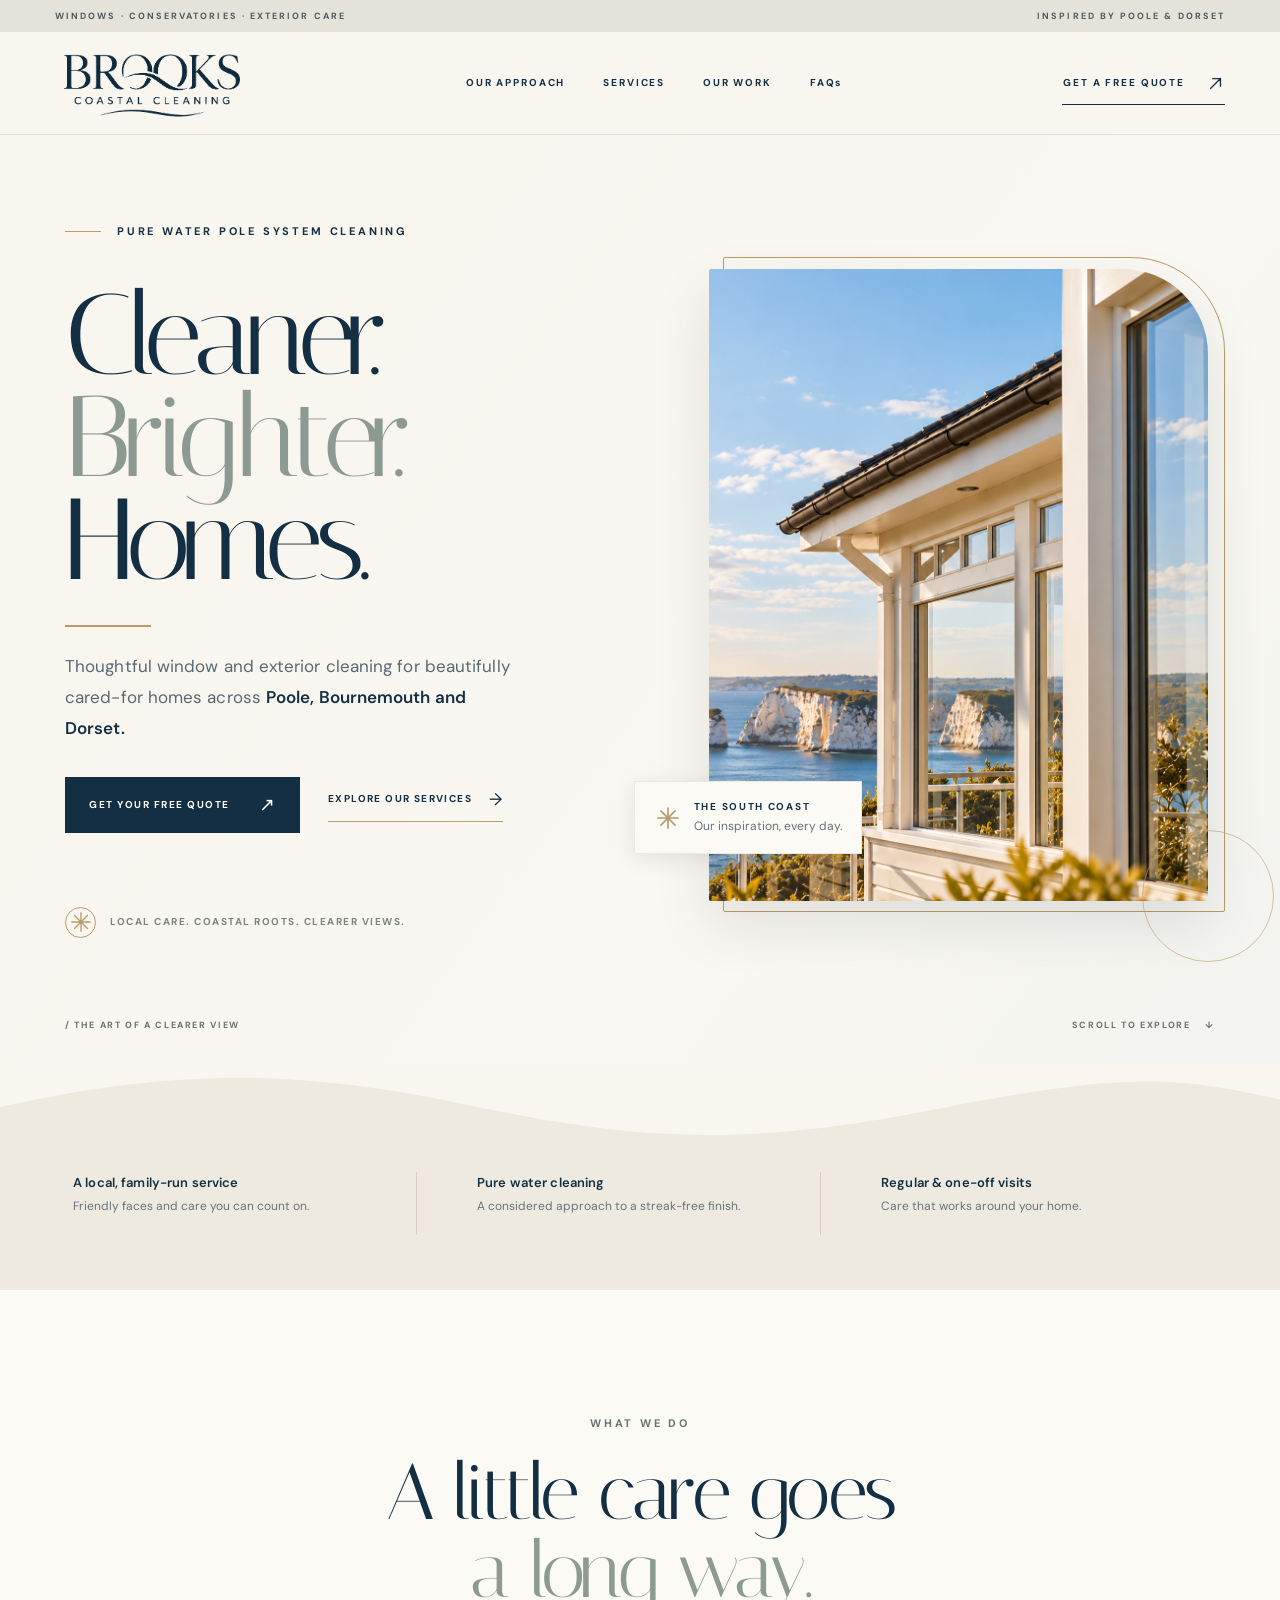
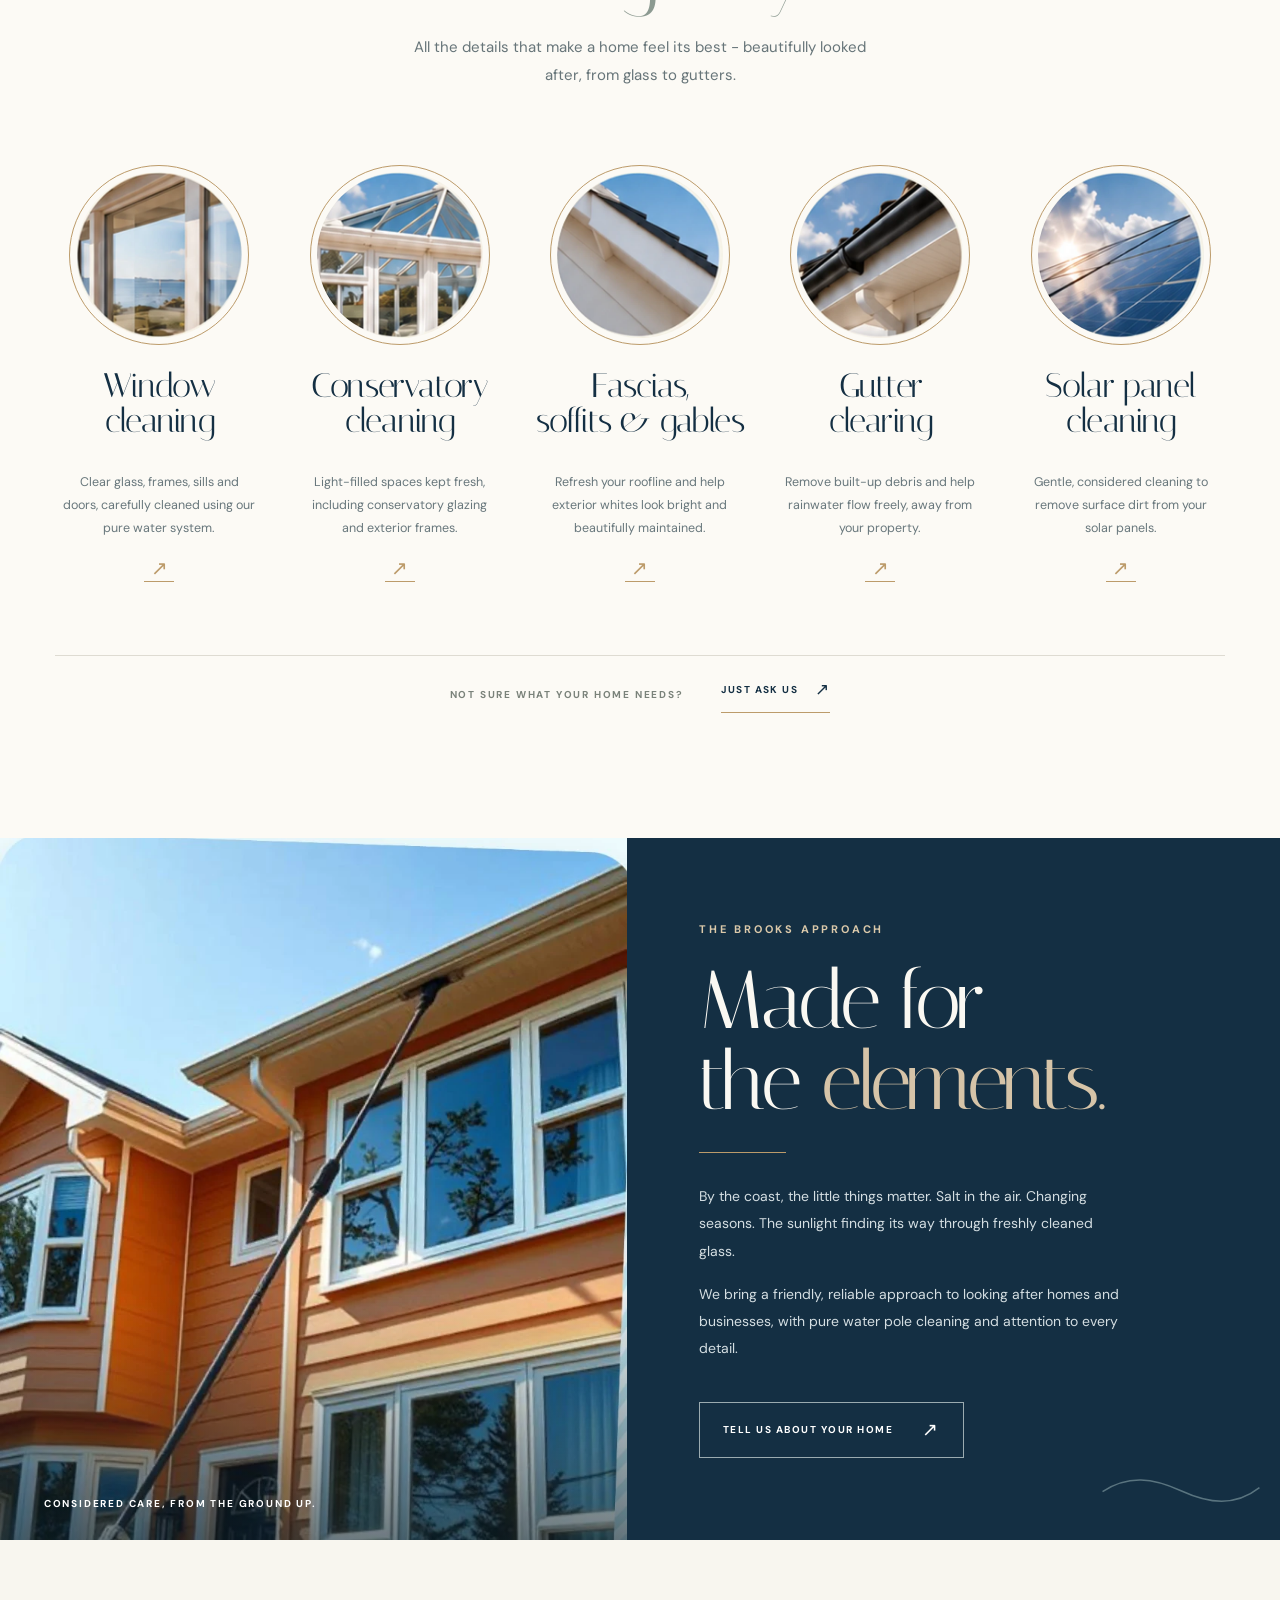
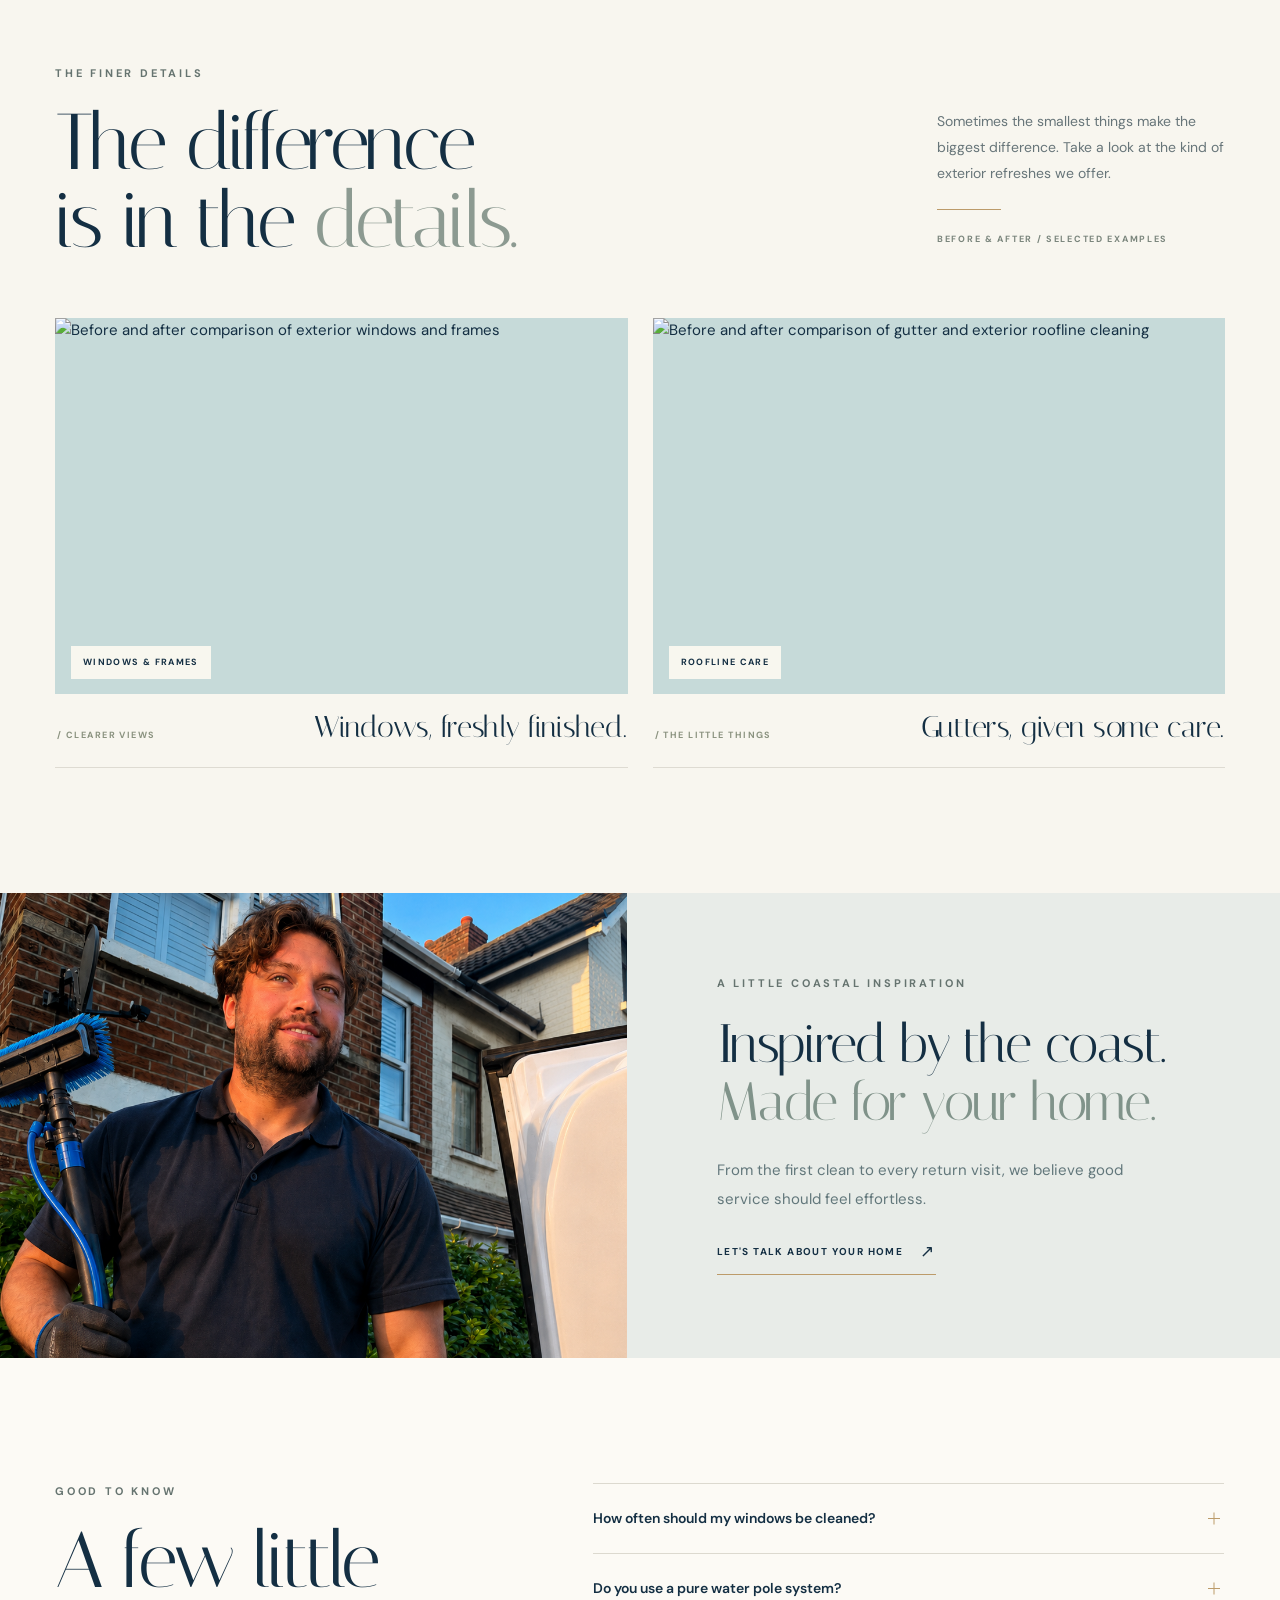
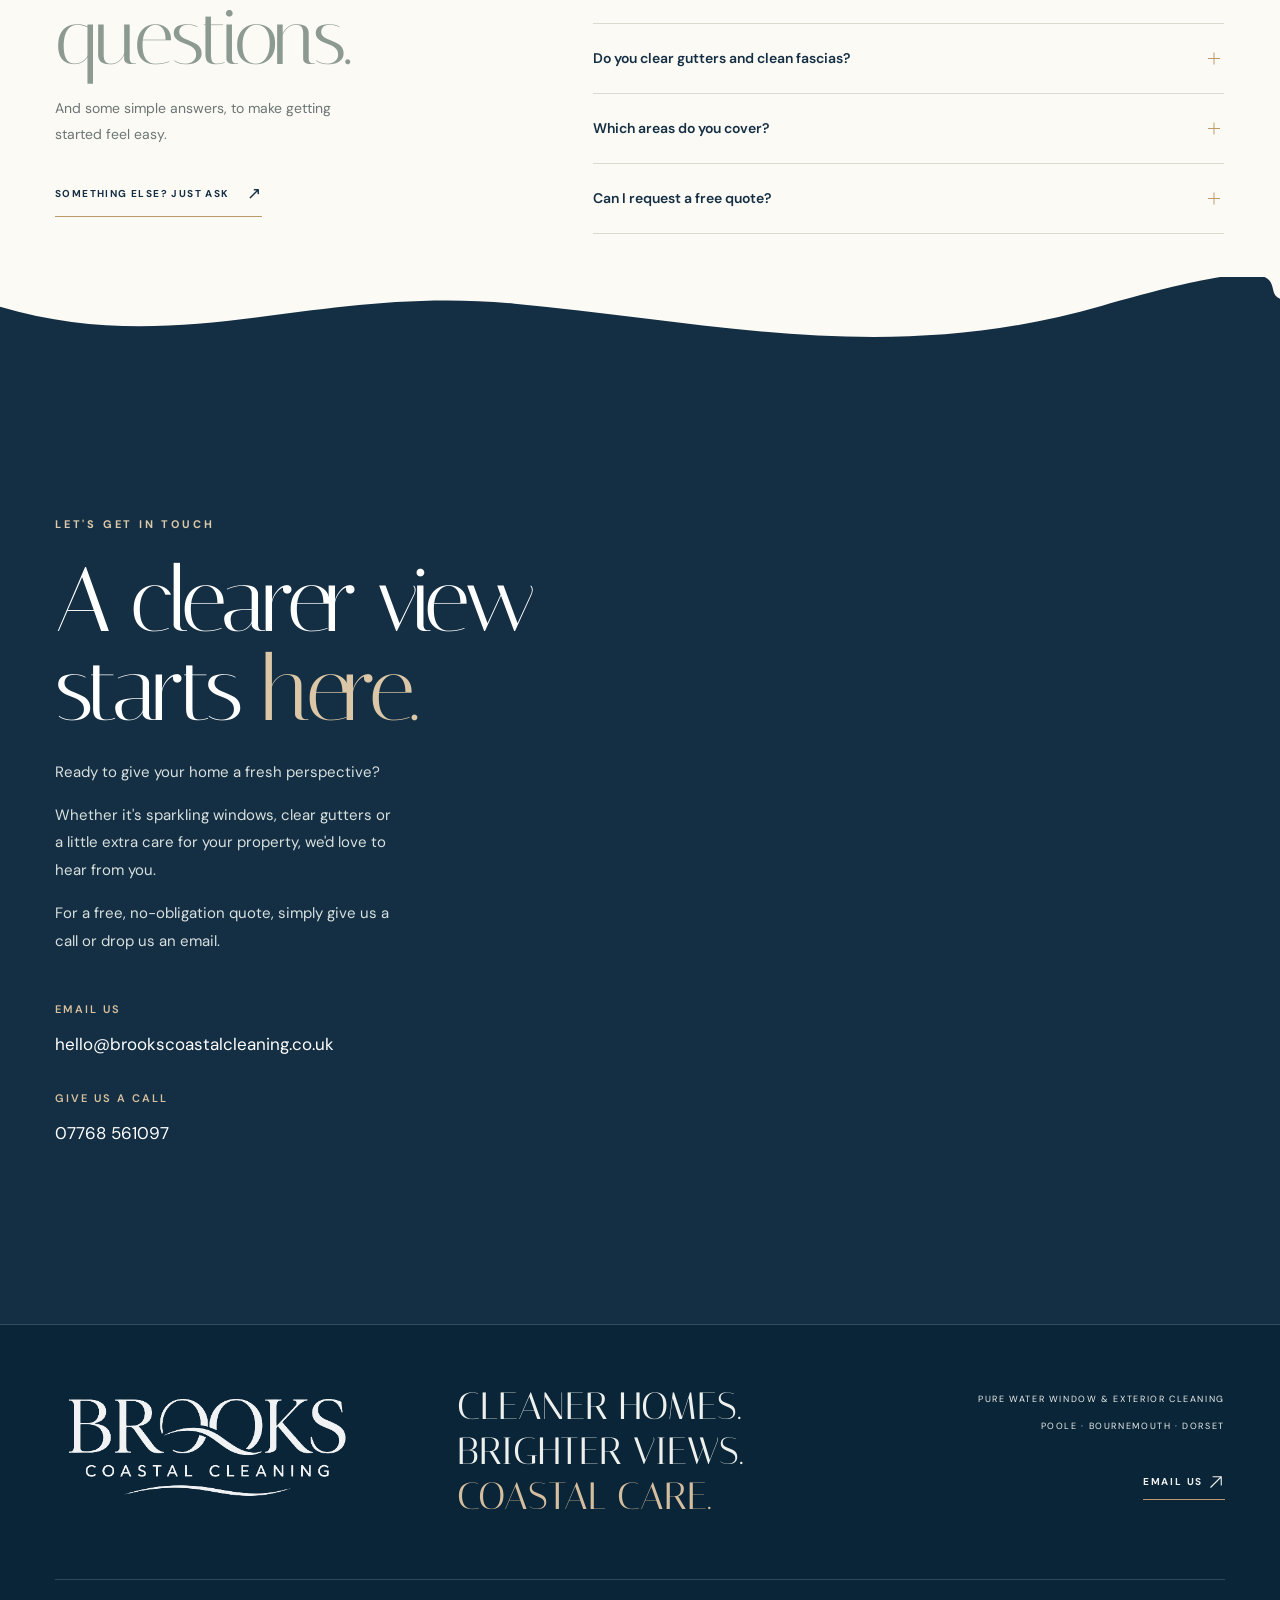
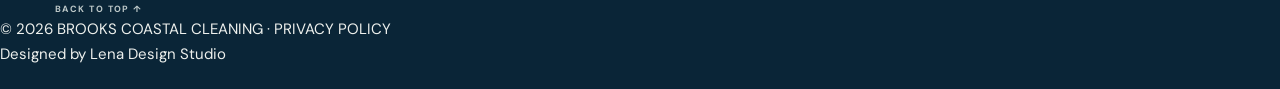
==== commit d015f342: "Refactor footer layout and add designer information Updated footer structure and added designer cred" ====
--- a/index.html
+++ b/index.html
@@ -202,19 +202,77 @@
 
 </div></section>
   </main>
-  <footer class="site-footer"><div class="container footer-main"><a href="#top" aria-label="Back to Brooks Coastal Cleaning home" class="footer-brand"><img src="brooks-wordmark.png" alt="Brooks Coastal Cleaning" width="507" height="201"></a><div class="footer-tagline">CLEANER HOMES.<br>BRIGHTER VIEWS.<br><em>COASTAL CARE.</em></div><div class="footer-right"><p>PURE WATER WINDOW & EXTERIOR CLEANING</p><p>POOLE · BOURNEMOUTH · DORSET</p><a href="mailto:hello@brookscoastalcleaning.co.uk">EMAIL US 
-<svg class="icon-arrow"
-     viewBox="0 0 24 24"
-     width="18" height="18"
-     fill="none"
-     stroke="currentColor"
-     stroke-width="1.5"
-     stroke-linecap="round"
-     stroke-linejoin="round"
-     aria-hidden="true">
-  <path d="M5 19L19 5M8 5h11v11"/>
-</svg>
-</a></div></div><div class="container footer-bottom"><span>© <span id="year">2026</span> BROOKS COASTAL CLEANING</span><span>INSPIRED BY POOLE & DORSET</span><a href="#top">BACK TO TOP ↑</a></div></footer>
+  
+<footer class="site-footer">
+  <div class="container footer-main">
+
+    <a href="#top"
+       aria-label="Back to Brooks Coastal Cleaning home"
+       class="footer-brand">
+      <img src="brooks-wordmark.png"
+           alt="Brooks Coastal Cleaning"
+           width="507"
+           height="201">
+    </a>
+
+    <div class="footer-tagline">
+      CLEANER HOMES.<br>
+      BRIGHTER VIEWS.<br>
+      <em>COASTAL CARE.</em>
+    </div>
+
+    <div class="footer-right">
+      <p>PURE WATER WINDOW & EXTERIOR CLEANING</p>
+      <p>POOLE · BOURNEMOUTH · DORSET</p>
+
+      <a href="mailto:hello@brookscoastalcleaning.co.uk">
+        EMAIL US
+        <svg class="icon-arrow"
+             viewBox="0 0 24 24"
+             width="18"
+             height="18"
+             fill="none"
+             stroke="currentColor"
+             stroke-width="1.5"
+             stroke-linecap="round"
+             stroke-linejoin="round"
+             aria-hidden="true">
+          <path d="M5 19L19 5M8 5h11v11"/>
+        </svg>
+      </a>
+    </div>
+
+  </div>
+
+ 
+<div class="container footer-bottom">
+  <a href="#top" class="footer-back-top">
+    BACK TO TOP ↑
+  </a>
+</div>
+
+<div class="footer-credits">
+  <div class="footer-credit-line">
+    <span>© <span id="year">2026</span> BROOKS COASTAL CLEANING</span>
+    <span class="credit-dot">·</span>
+    <a href="privacy.html">PRIVACY POLICY</a>
+  </div>
+
+  <div class="footer-designer">
+    Designed by
+    <a href="https://lenadesignstudio.co.uk"
+       target="_blank"
+       rel="noopener noreferrer">
+      Lena Design Studio
+    </a>
+  </div>
+</div>
+
+</footer>
+<script src="script.js"></script>
+</body>
+</html>
+
   <script src="script.js"></script>
 </body>
 </html>
--- a/styles.css
+++ b/styles.css
@@ -51,5 +51,294 @@
   max-width: 100%;
   object-fit: contain;
 }
-
-
+/* Keep decorative symbols as text, not emojis */
+
+.small-gold-star,
+.reassurance-number {
+  font-family: Georgia, "Times New Roman", serif;
+  font-variant-emoji: text;
+  font-style: normal;
+}
+
+/* Prevent decorative stars appearing as emoji badges */
+.small-gold-star {
+  background: transparent;
+  box-shadow: none;
+}
+
+/* Force text-style arrows on iPhone */
+.service-arrow,
+.text-arrow {
+  font-family: Georgia, "Times New Roman", serif;
+  font-variant-emoji: text;
+  font-style: normal;
+}
+.text-arrow {
+  font-family: Georgia, "Times New Roman", serif;
+  font-variant-emoji: text;
+  font-style: normal;
+  font-weight: 400;
+  color: inherit;
+}
+.header-cta .icon-arrow {
+  width: 18px;
+  height: 18px;
+  display: inline-block;
+  vertical-align: middle;
+  margin-left: 6px;
+  flex-shrink: 0;
+  background: none;
+  box-shadow: none;
+}
+
+/* =================================
+   CLEAN SVG ICONS - NO EMOJIS
+   ================================= */
+
+.icon-arrow {
+  width: 18px;
+  height: 18px;
+  display: inline-block;
+  vertical-align: middle;
+  flex-shrink: 0;
+}
+
+.icon-star {
+  width: 22px;
+  height: 22px;
+  display: block;
+  color: #b59b70;
+}
+
+/* Remove any unwanted emoji badge styling */
+.small-gold-star {
+  background: transparent !important;
+  box-shadow: none !important;
+  font-size: 0;
+}
+
+/* Header arrow */
+.header-cta .icon-arrow {
+  width: 17px;
+  height: 17px;
+  margin-left: 6px;
+}
+
+/* Services arrows */
+.service-arrow .icon-arrow {
+  width: 24px;
+  height: 24px;
+}
+
+/* General text links */
+.text-link .icon-arrow {
+  width: 17px;
+  height: 17px;
+  margin-left: 6px;
+}
+
+/* RESTORE GOLD STAR ON HERO IMAGE */
+
+.hero-image-note {
+  display: flex;
+  align-items: center;
+  gap: 12px;
+}
+
+.hero-image-note .small-gold-star {
+  display: inline-flex !important;
+  align-items: center;
+  justify-content: center;
+  position: static !important;
+  width: 28px !important;
+  height: 28px !important;
+  flex: 0 0 28px;
+  background: transparent !important;
+  border: none !important;
+  box-shadow: none !important;
+  visibility: visible !important;
+  opacity: 1 !important;
+  margin: 0;
+}
+
+.hero-image-note .icon-star {
+  display: block !important;
+  width: 24px !important;
+  height: 24px !important;
+  color: #b59b70;
+  stroke: currentColor;
+  visibility: visible !important;
+  opacity: 1 !important;
+}
+
+/* Phone number replaces GET A FREE QUOTE on iPhones and iPad mini. */
+.header-phone {
+  display: none;
+}
+
+@media (max-width: 1024px) {
+  /* Keep one clean header row: logo | telephone | menu. */
+  .header-cta {
+    display: none;
+  }
+
+  .header-phone {
+    display: inline-flex;
+    align-items: center;
+    justify-content: center;
+    margin-left: auto;
+    padding: 10px 0 9px;
+    border-bottom: 1px solid var(--ink);
+    color: var(--ink);
+    font-family: var(--sans);
+    font-size: clamp(11px, 2.6vw, 13px);
+    font-weight: 700;
+    letter-spacing: .035em;
+    line-height: 1.2;
+    white-space: nowrap;
+  }
+
+  .header-inner {
+    gap: clamp(9px, 2.5vw, 24px);
+  }
+
+  /* iPad mini landscape uses the same compact navigation. */
+  .main-nav {
+    display: none;
+    position: absolute;
+    top: 100%;
+    left: 0;
+    right: 0;
+    margin: 0;
+    padding: 24px 24px 34px;
+    background: var(--cream);
+    border-top: 1px solid var(--line);
+    box-shadow: 0 20px 32px rgba(10, 30, 40, .08);
+  }
+
+  .main-nav.open {
+    display: flex;
+    flex-direction: column;
+    align-items: stretch;
+    gap: 0;
+  }
+
+  .main-nav > a {
+    display: block;
+    font-size: 12px !important;
+    padding: 14px 0 !important;
+    border-bottom: 1px solid var(--line);
+  }
+
+  .main-nav > a::after {
+    display: none;
+  }
+
+  .mobile-nav-cta {
+    display: block !important;
+    margin-top: 5px;
+  }
+
+  .menu-toggle {
+    display: flex !important;
+    width: 31px;
+    height: 31px;
+    flex: 0 0 31px;
+    flex-direction: column;
+    align-items: center;
+    justify-content: center;
+    gap: 6px;
+    border: 0;
+    padding: 0;
+    background: transparent;
+  }
+
+  .menu-toggle span {
+    display: block;
+    width: 22px;
+    height: 1.5px;
+    background: var(--ink);
+    transition: transform .25s, opacity .25s;
+  }
+
+  .menu-toggle[aria-expanded=true] span:nth-child(1) {
+    transform: translateY(7.5px) rotate(45deg);
+  }
+
+  .menu-toggle[aria-expanded=true] span:nth-child(2) {
+    opacity: 0;
+  }
+
+  .menu-toggle[aria-expanded=true] span:nth-child(3) {
+    transform: translateY(-7.5px) rotate(-45deg);
+  }
+}
+
+@media (max-width: 375px) {
+  .brand {
+    width: 122px;
+    min-width: 122px;
+  }
+}
+
+/* Fix stretched footer logo */
+.footer-brand {
+  display: block;
+  width: 230px;
+  max-width: 100%;
+}
+
+.footer-brand img {
+  display: block;
+  width: 100%;
+  height: auto !important;
+  max-height: none;
+  object-fit: contain;
+}
+
+/* Mobile and iPad */
+@media (max-width: 800px) {
+  .footer-brand {
+    width: 190px;
+  }
+}
+
+/* FOOTER LOGO - FIX PROPORTIONS */
+
+.site-footer .footer-brand {
+  display: block;
+  width: 300px;
+  max-width: 100%;
+  height: auto !important;
+  align-self: start;
+  justify-self: start;
+}
+
+.site-footer .footer-brand img {
+  display: block;
+  width: 100% !important;
+  height: auto !important;
+  max-height: none !important;
+  aspect-ratio: 507 / 201;
+  object-fit: contain;
+  object-position: left center;
+}
+
+/* iPhone and iPad Mini */
+@media (max-width: 1024px) {
+  .site-footer .footer-brand {
+    width: 250px;
+    max-width: 100%;
+  }
+}
+
+html {
+  scroll-behavior: smooth;
+}
+
+@media (prefers-reduced-motion: reduce) {
+  html {
+    scroll-behavior: auto;
+  }
+}
+
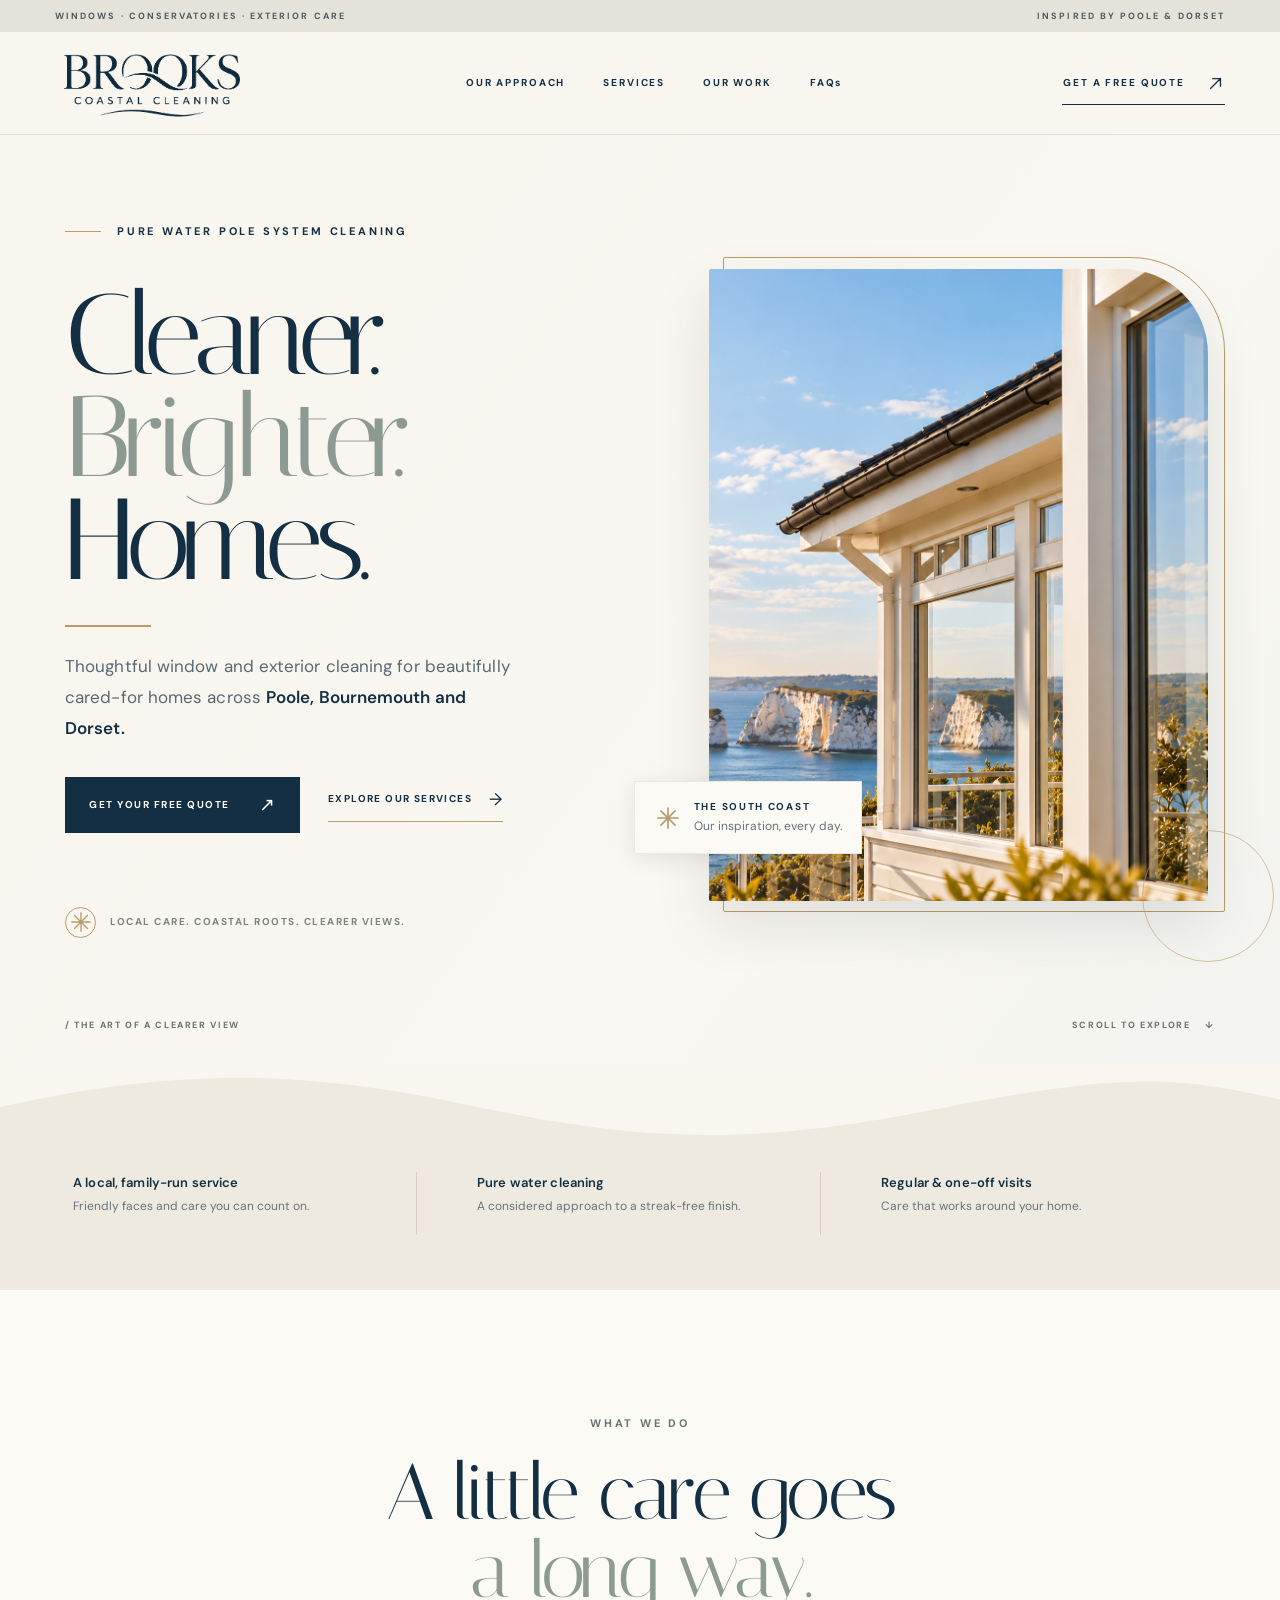
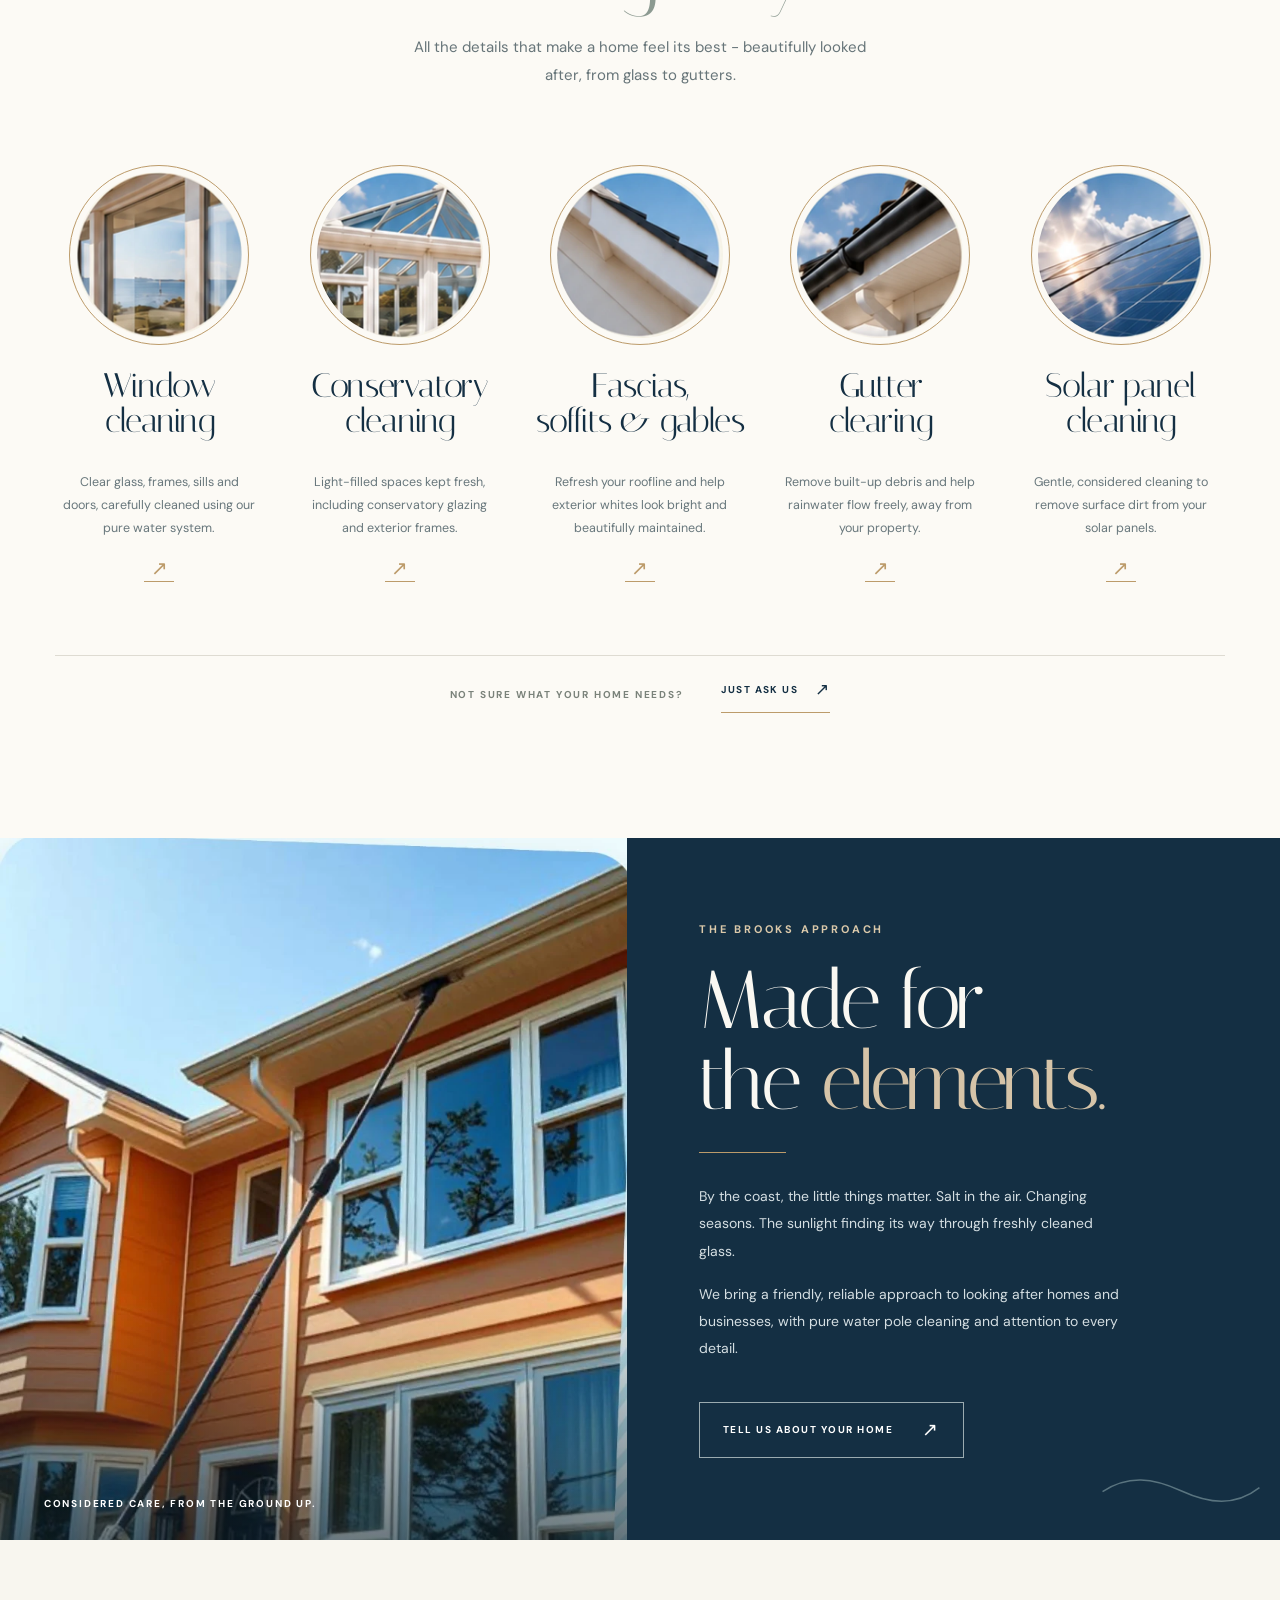
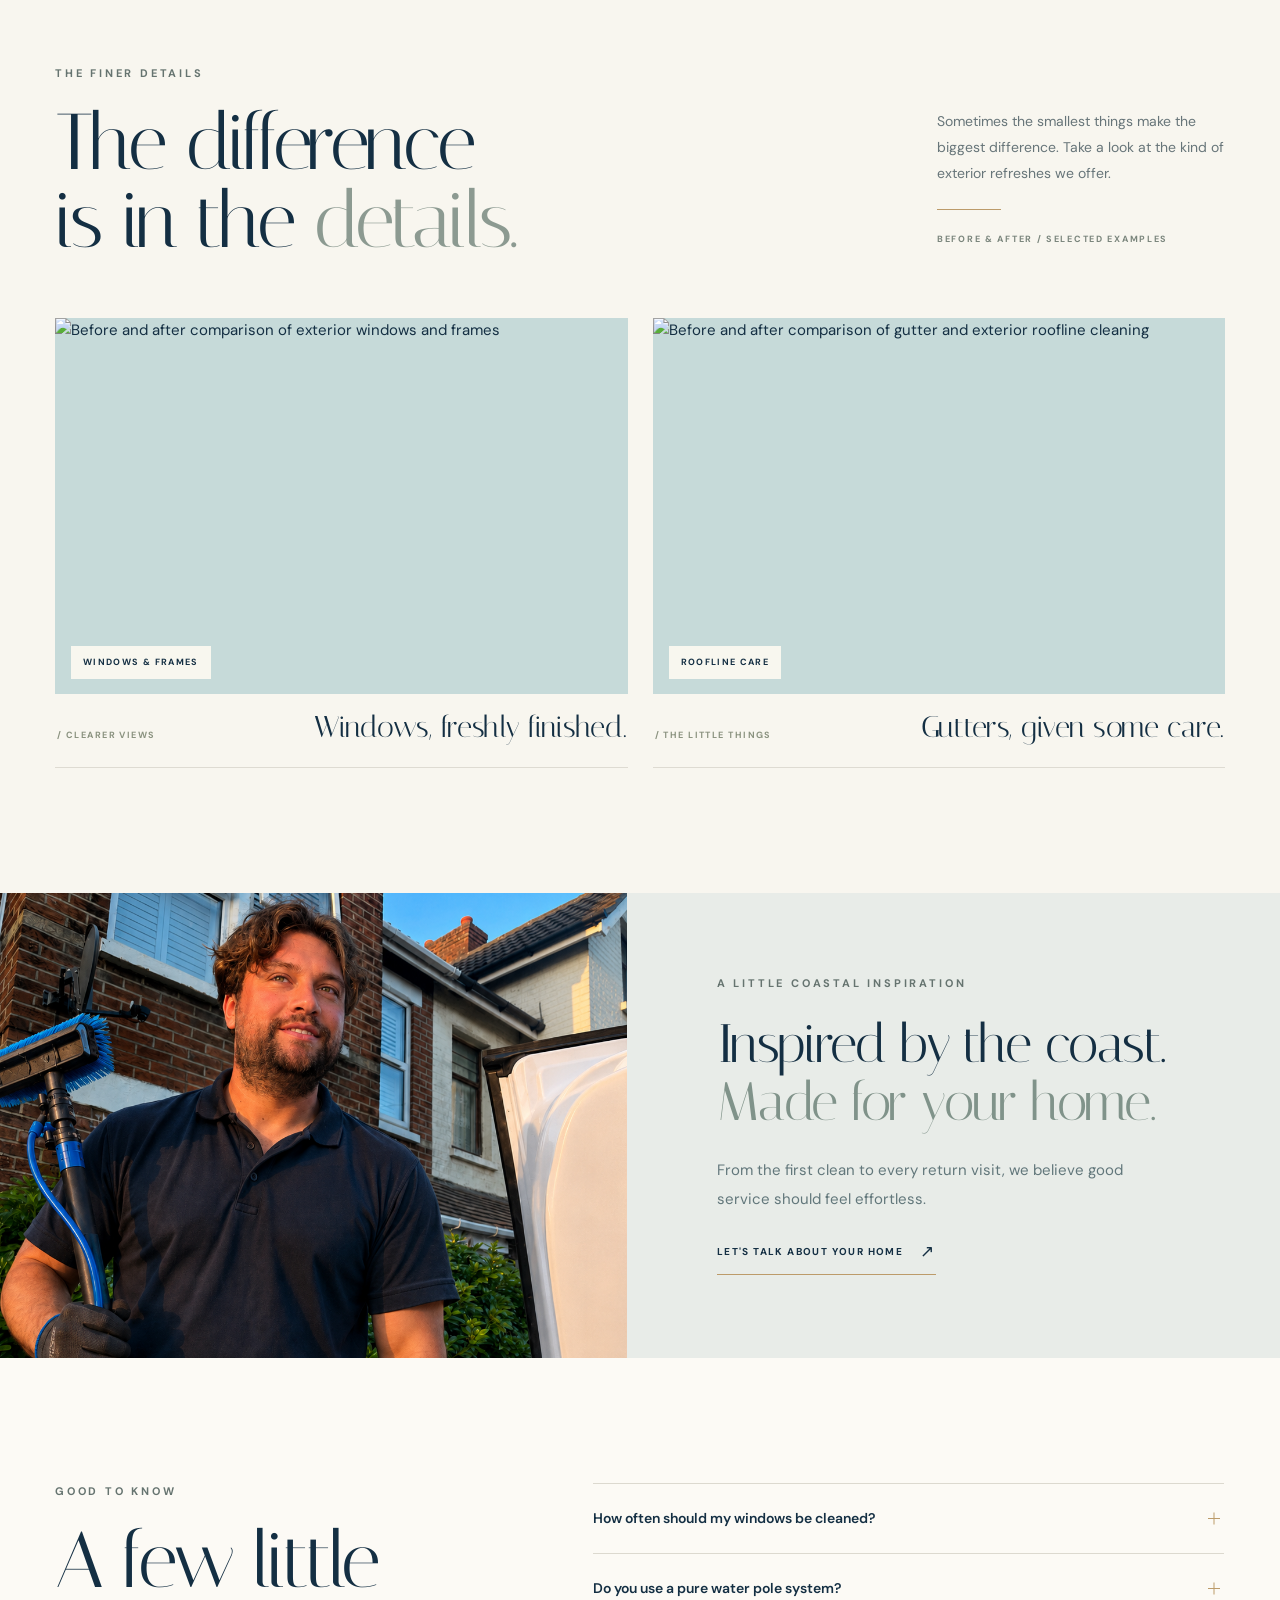
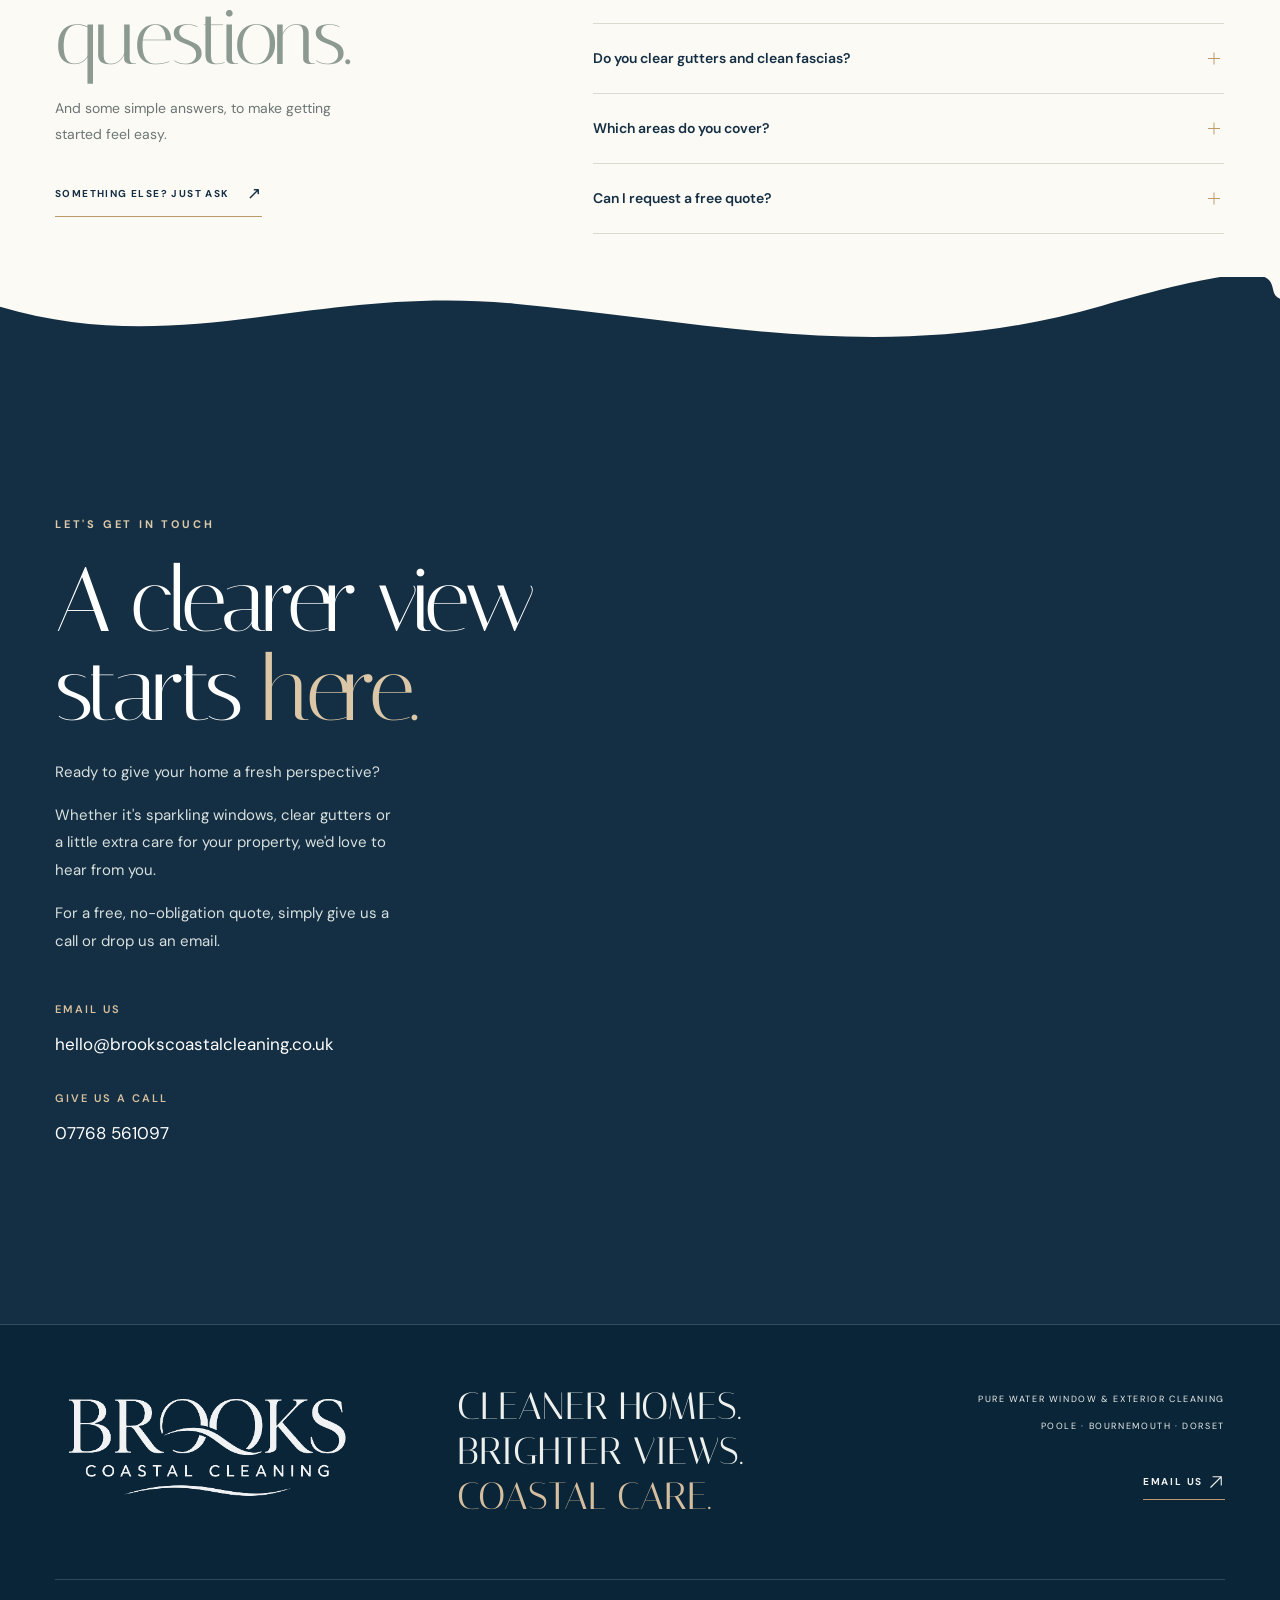
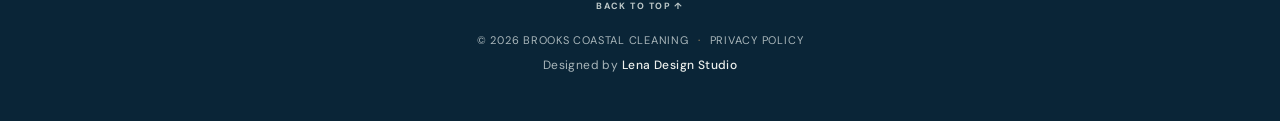
==== commit 5a233f87: "Remove duplicate script and closing tags" ====
--- a/index.html
+++ b/index.html
@@ -273,6 +273,3 @@
 </body>
 </html>
 
-  <script src="script.js"></script>
-</body>
-</html>
--- a/styles.css
+++ b/styles.css
@@ -342,3 +342,95 @@
   }
 }
 
+
+/* ========================================
+   CENTRED FOOTER — COPYRIGHT & CREDITS
+   ======================================== */
+
+.site-footer .footer-bottom {
+  display: flex;
+  justify-content: center;
+  align-items: center;
+  border-top: 1px solid #31485a;
+  padding: 19px 0 0;
+}
+
+.footer-back-top {
+  color: #bec9c9;
+  font-size: 9px;
+  letter-spacing: 0.16em;
+  font-weight: 700;
+}
+
+.site-footer .footer-credits {
+  display: flex;
+  flex-direction: column;
+  align-items: center;
+  justify-content: center;
+  gap: 5px;
+  margin: 0;
+  padding: 18px 20px 24px;
+  text-align: center;
+  color: #aab7bb;
+}
+
+.footer-credit-line {
+  display: flex;
+  justify-content: center;
+  align-items: center;
+  flex-wrap: wrap;
+  column-gap: 9px;
+  row-gap: 3px;
+  font-size: 11px;
+  font-weight: 400;
+  letter-spacing: 0.07em;
+  line-height: 1.6;
+}
+
+.credit-dot {
+  color: #bc9b6a;
+}
+
+.footer-designer {
+  font-size: 12px;
+  letter-spacing: 0.035em;
+  line-height: 1.7;
+}
+
+.footer-designer a {
+  color: #edf0ed;
+  font-weight: 500;
+}
+
+.site-footer .footer-credits a,
+.footer-back-top {
+  text-decoration: none;
+  transition: color 0.25s ease;
+}
+
+.site-footer .footer-credits a:hover,
+.footer-back-top:hover {
+  color: #d5bea0;
+}
+
+/* Mobile phones */
+@media (max-width: 600px) {
+  .site-footer .footer-credits {
+    padding: 18px 14px 24px;
+    gap: 6px;
+  }
+
+  .footer-credit-line {
+    font-size: 9px;
+    letter-spacing: 0.025em;
+    column-gap: 5px;
+  }
+
+  .footer-designer {
+    font-size: 11px;
+  }
+
+  .footer-back-top {
+    font-size: 9px;
+  }
+}
